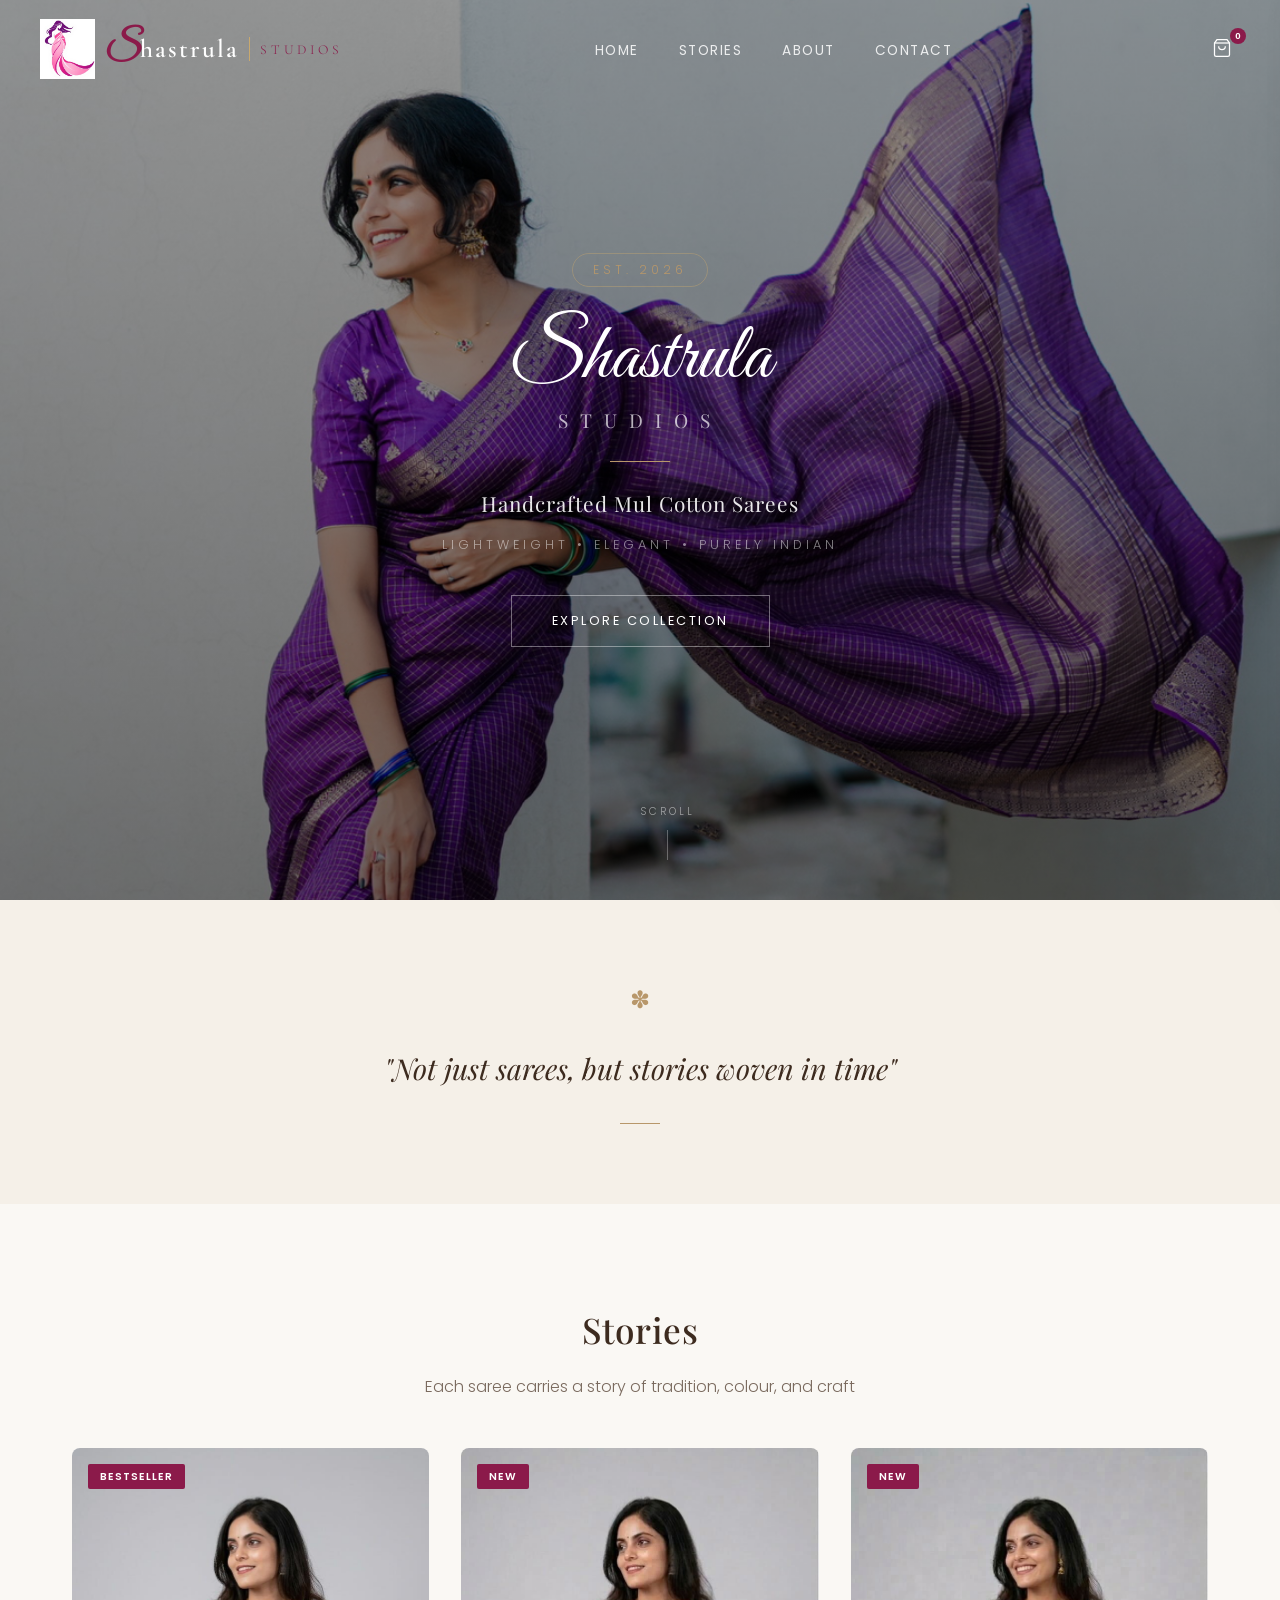
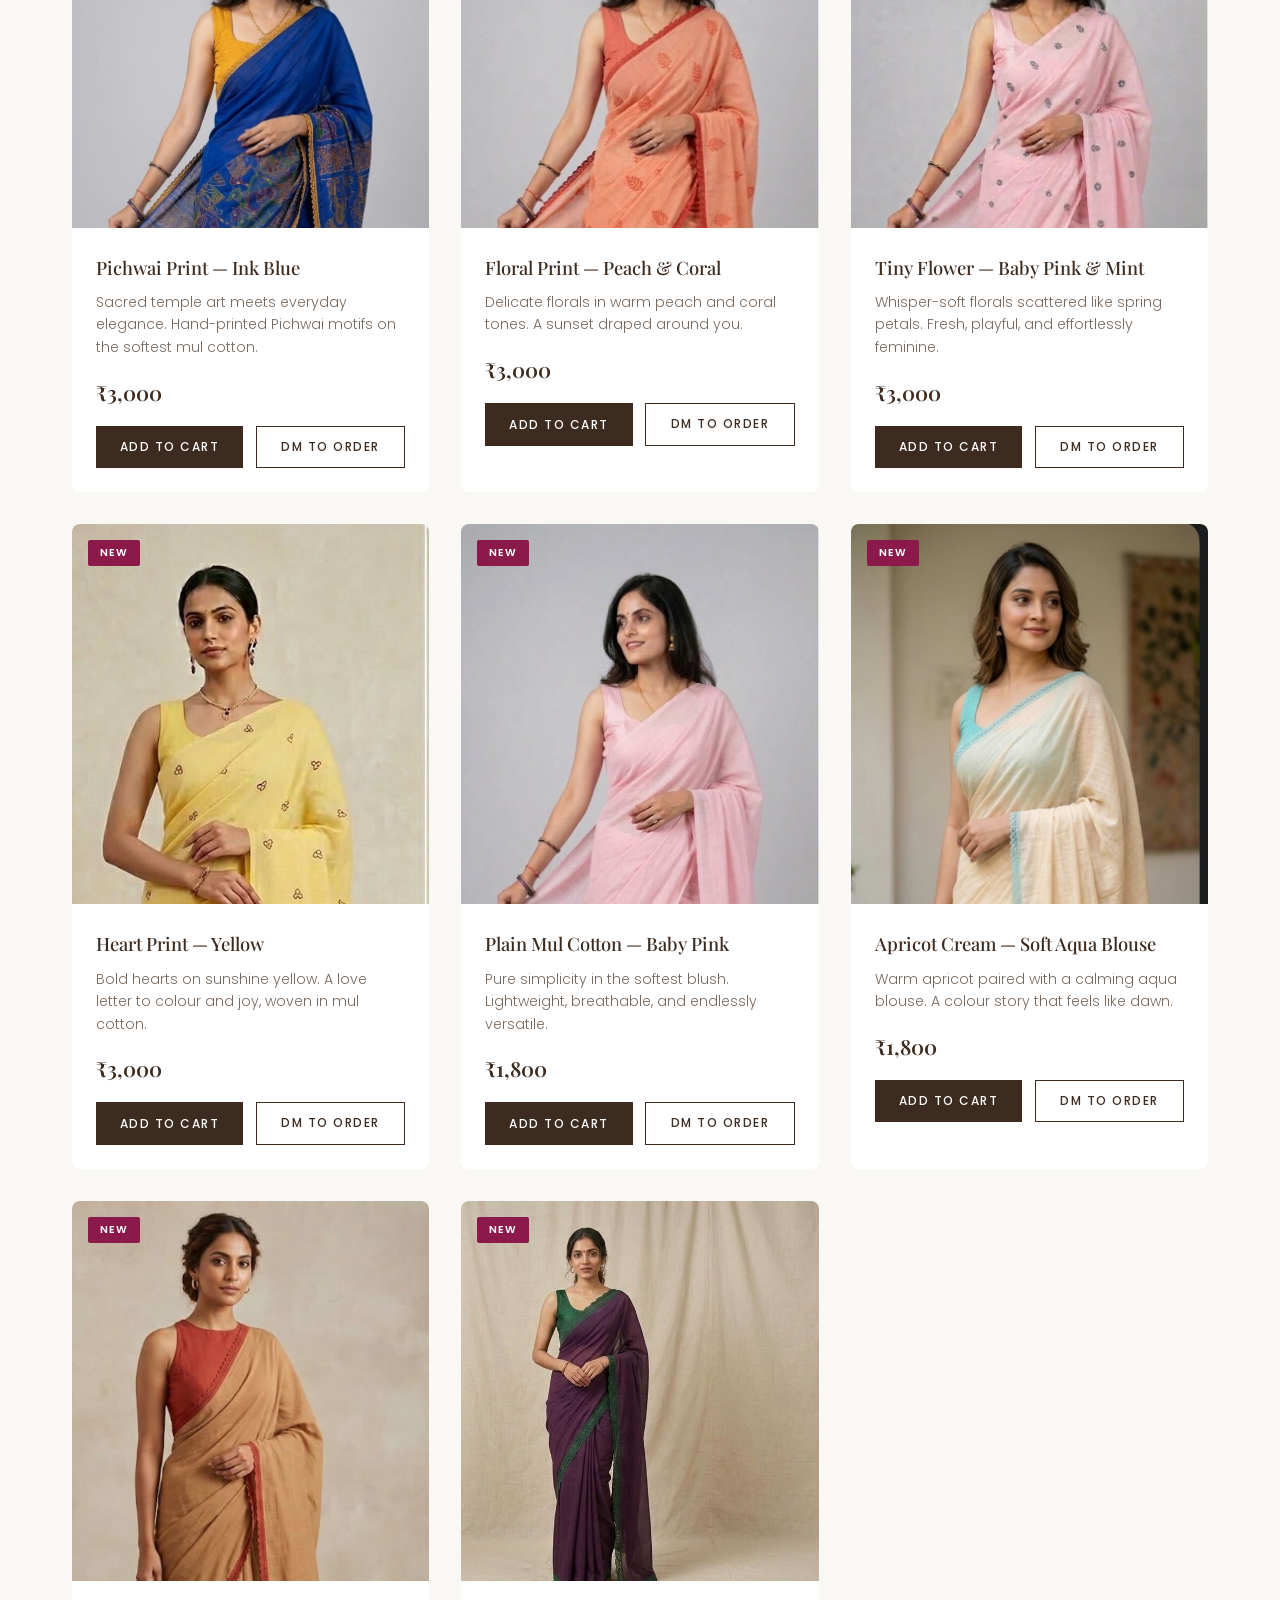
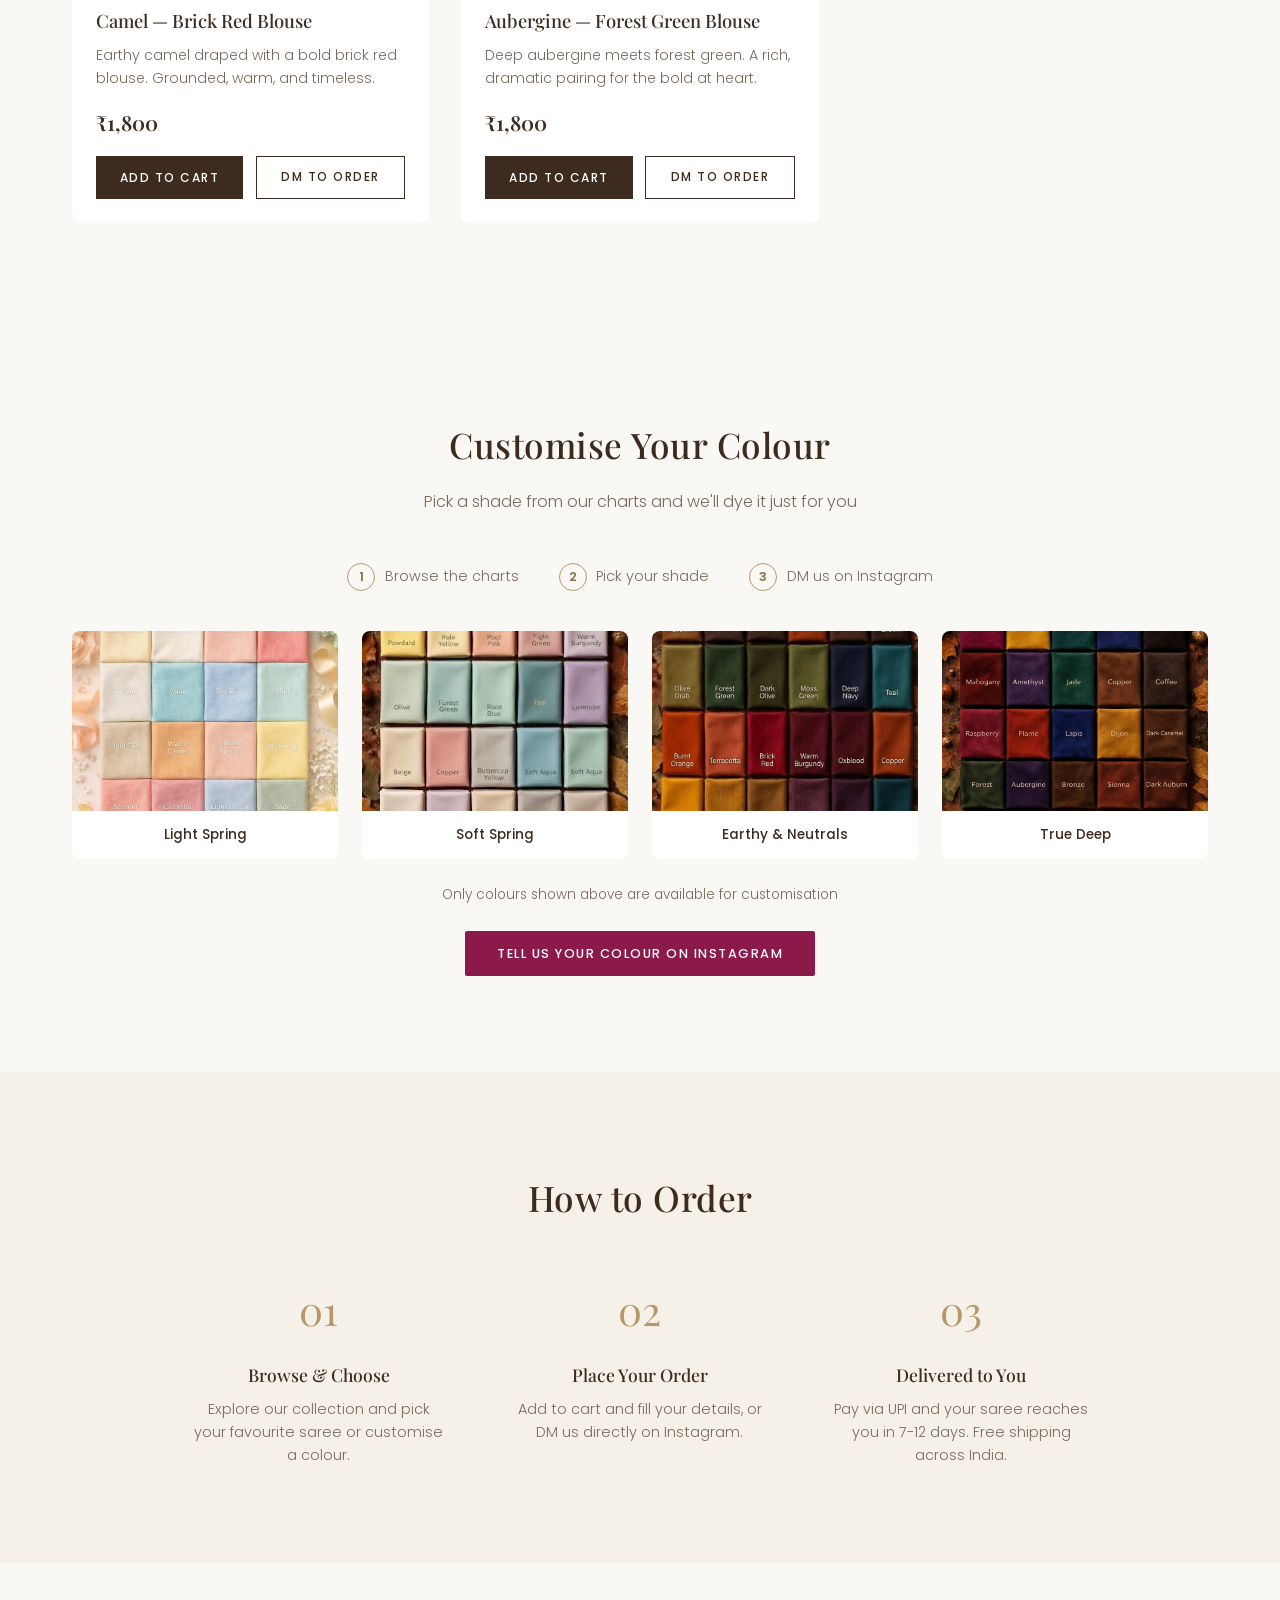
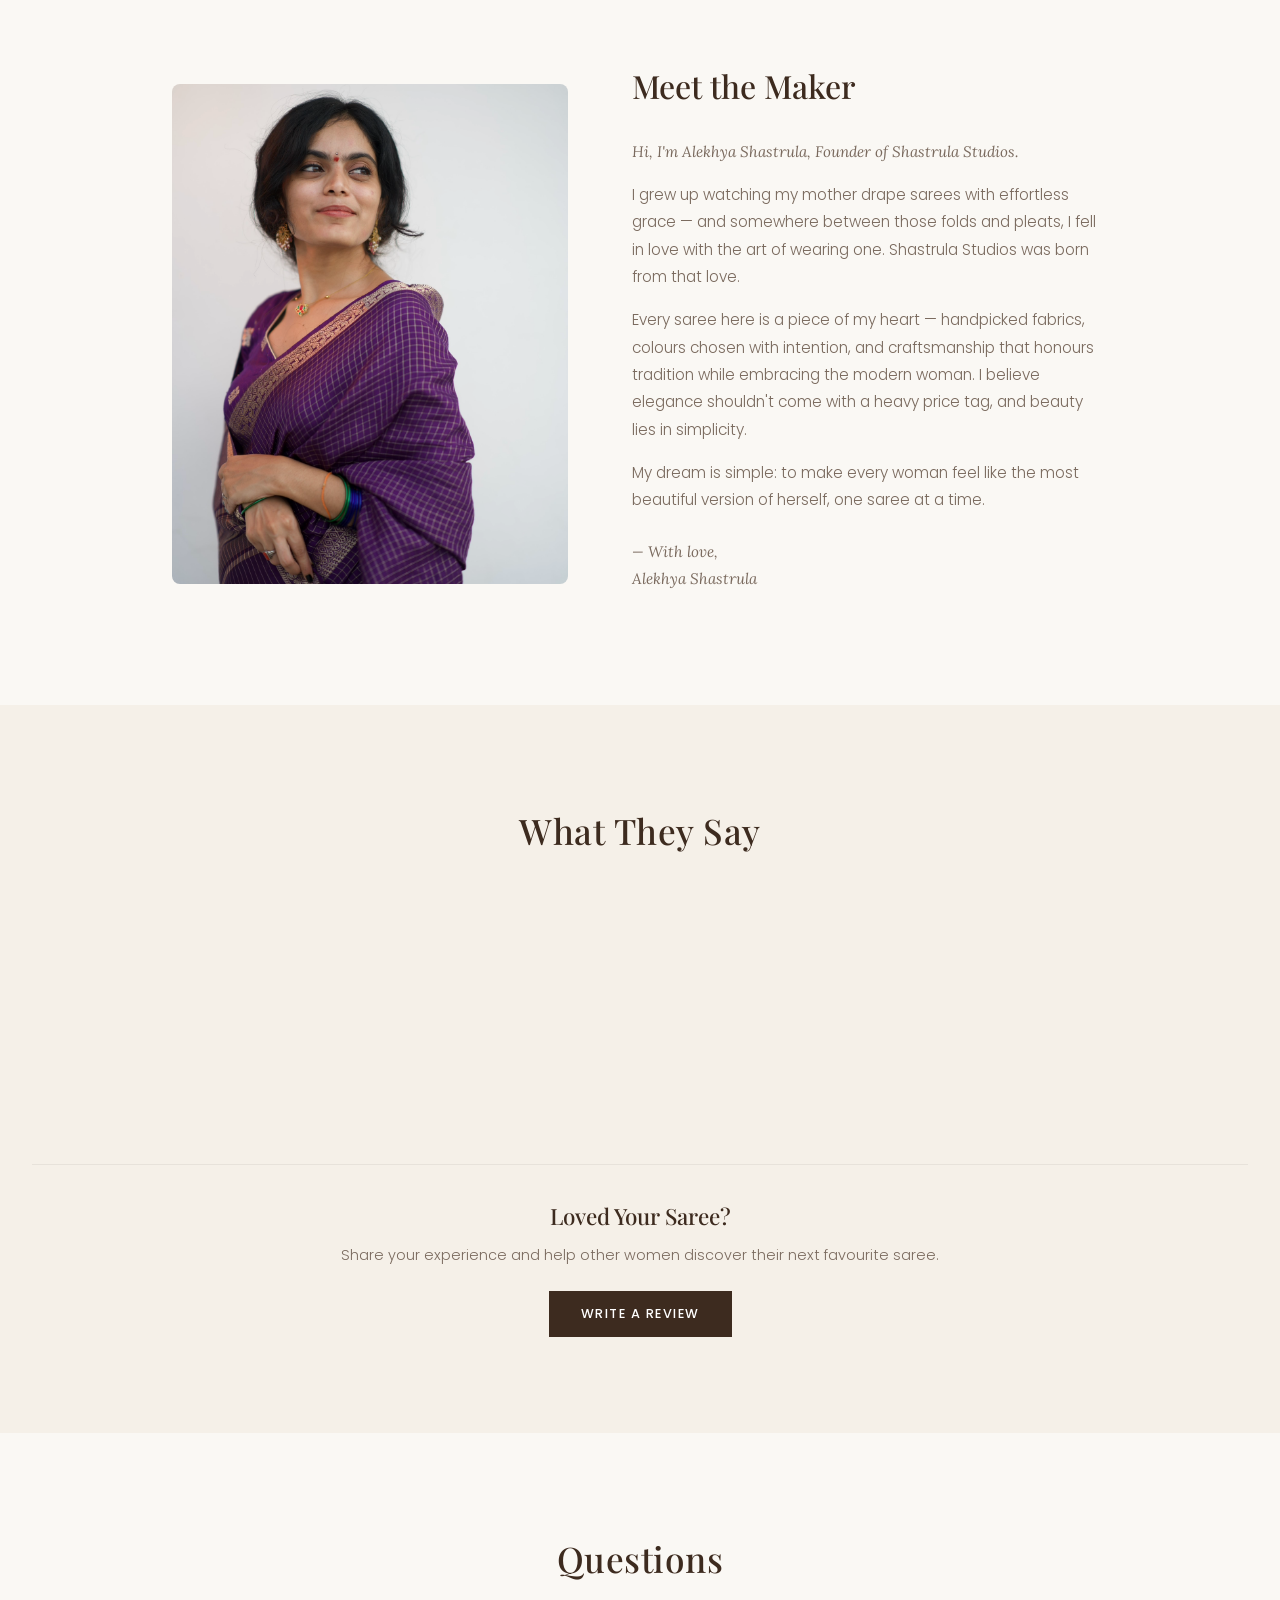
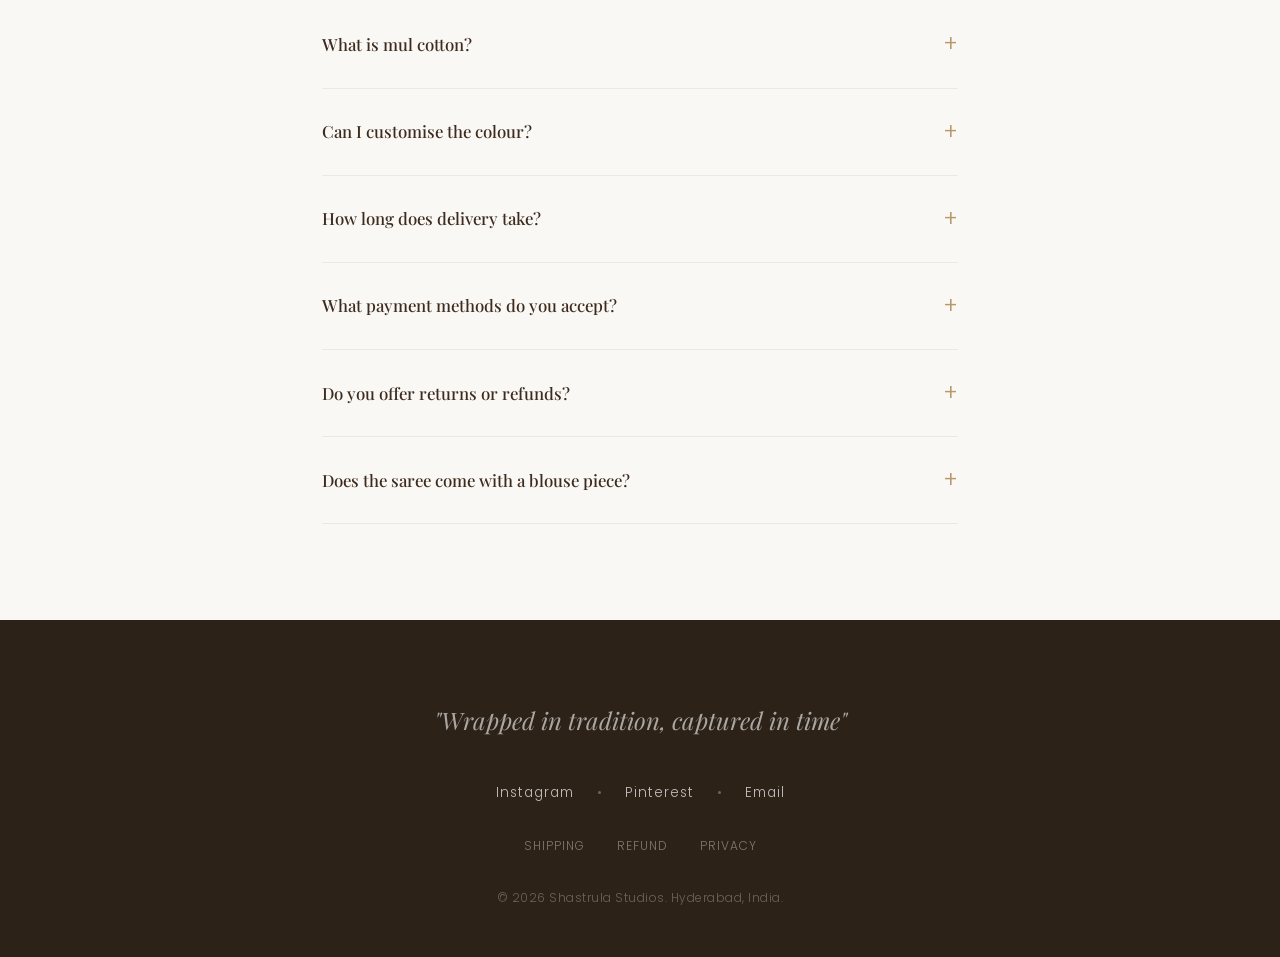
==== index.html @ 10367868 "Fix order form — show contact options with pre-filled order details instead of auto-sending email Co" ====
<!DOCTYPE html>
<html lang="en">
<head>
    <meta charset="UTF-8">
    <meta name="viewport" content="width=device-width, initial-scale=1.0">
    <title>Alekhya Shastrula — Handcrafted Mul Cotton Sarees | Shastrula Studios</title>
    <meta name="description" content="A visual diary of tradition, sarees, and timeless stories. Shop beautiful handcrafted mul cotton sarees at Shastrula Studios.">
    <meta name="keywords" content="mul cotton sarees, handcrafted sarees, Pichwai print saree, Kalamkari saree, cotton sarees online, Indian sarees, Shastrula Studios, affordable sarees">

    <!-- Open Graph / WhatsApp & Facebook Preview -->
    <meta property="og:type" content="website">
    <meta property="og:title" content="Alekhya Shastrula — Handcrafted Mul Cotton Sarees">
    <meta property="og:description" content="A visual diary of tradition, sarees, and timeless stories. Handcrafted mul cotton sarees starting at Rs.1,800.">
    <meta property="og:image" content="https://alekhyashastrula.github.io/fashion-blog/images/pichwai-ink-blue-1.jpg">
    <meta property="og:url" content="https://alekhyashastrula.github.io/fashion-blog/">
    <meta property="og:site_name" content="Shastrula Studios">

    <!-- Twitter Card -->
    <meta name="twitter:card" content="summary_large_image">
    <meta name="twitter:title" content="Alekhya Shastrula — Handcrafted Mul Cotton Sarees">
    <meta name="twitter:description" content="A visual diary of tradition, sarees, and timeless stories.">
    <meta name="twitter:image" content="https://alekhyashastrula.github.io/fashion-blog/images/pichwai-ink-blue-1.jpg">

    <!-- Favicon -->
    <link rel="icon" type="image/png" href="images/logo.png">

    <!-- Google Analytics -->
    <script async src="https://www.googletagmanager.com/gtag/js?id=G-BY3W57J9DK"></script>
    <script>
        window.dataLayer = window.dataLayer || [];
        function gtag(){dataLayer.push(arguments);}
        gtag('js', new Date());
        gtag('config', 'G-BY3W57J9DK');
    </script>

    <link rel="stylesheet" href="styles.css">
    <link href="https://fonts.googleapis.com/css2?family=Playfair+Display:ital,wght@0,400;0,500;0,600;0,700;1,400;1,500&family=Poppins:wght@300;400;500;600&family=Lora:ital,wght@0,400;0,500;1,400&family=Great+Vibes&family=Cormorant+Garamond:wght@300;400;500;600;700&display=swap" rel="stylesheet">
</head>
<body>

    <!-- Loading Screen -->
    <div class="loader" id="loader">
        <img src="images/logo.png" alt="Shastrula Studios" class="loader-logo">
        <p class="loader-text">Shastrula Studios</p>
    </div>

    <!-- Navigation -->
    <nav class="navbar" id="navbar">
        <div class="nav-container">
            <a href="#" class="logo">
                <img src="images/logo.png" alt="Shastrula Studios" class="logo-icon">
                <span class="logo-text">
                    <span class="logo-accent">S</span>hastrula
                    <span class="logo-divider"></span>
                    <span class="logo-sub">Studios</span>
                </span>
            </a>
            <ul class="nav-links">
                <li><a href="#home">Home</a></li>
                <li><a href="#stories">Stories</a></li>
                <li><a href="#about">About</a></li>
                <li><a href="#contact">Contact</a></li>
            </ul>
            <button class="cart-btn" onclick="toggleCart()" aria-label="Shopping cart">
                <svg width="20" height="20" viewBox="0 0 24 24" fill="none" stroke="currentColor" stroke-width="1.5"><path d="M6 2L3 6v14a2 2 0 002 2h14a2 2 0 002-2V6l-3-4z"/><line x1="3" y1="6" x2="21" y2="6"/><path d="M16 10a4 4 0 01-8 0"/></svg>
                <span class="cart-count" id="cartCount">0</span>
            </button>
            <button class="menu-toggle" aria-label="Toggle menu">&#9776;</button>
        </div>
    </nav>

    <!-- Hero Section -->
    <header id="home" class="hero">
        <div class="hero-bg" style="background-image: url('images/IMG_3942.png')"></div>
        <div class="hero-overlay"></div>
        <div class="hero-content">
            <div class="hero-badge">Est. 2026</div>
            <h1 class="hero-title">
                <span class="hero-script">Shastrula</span>
                <span class="hero-serif">STUDIOS</span>
            </h1>
            <div class="hero-line"></div>
            <p class="hero-tagline">Handcrafted Mul Cotton Sarees</p>
            <p class="hero-sub">Lightweight &bull; Elegant &bull; Purely Indian</p>
            <a href="#stories" class="btn-hero">Explore Collection</a>
        </div>
        <div class="scroll-indicator">
            <span>Scroll</span>
            <div class="scroll-line"></div>
        </div>
    </header>

    <!-- Signature Quote Section -->
    <section class="quote-section">
        <div class="quote-ornament">&#10045;</div>
        <blockquote class="signature-quote">
            "Not just sarees, but stories woven in time"
        </blockquote>
        <div class="quote-line"></div>
    </section>

    <!-- Stories / Shop Section -->
    <section id="stories" class="section stories-section">
        <h2 class="section-title">Stories</h2>
        <p class="section-subtitle">Each saree carries a story of tradition, colour, and craft</p>
        <div class="stories-grid">

            <div class="story-card" onclick="openGallery(0, 0)">
                <div class="story-img">
                    <img src="images/pichwai-ink-blue-1.jpg" alt="Pichwai Print — Ink Blue">
                    <span class="story-tag">Bestseller</span>
                </div>
                <div class="story-info">
                    <h3>Pichwai Print — Ink Blue</h3>
                    <p>Sacred temple art meets everyday elegance. Hand-printed Pichwai motifs on the softest mul cotton.</p>
                    <div class="story-price">&#8377;3,000</div>
                    <div class="story-actions">
                        <button class="btn-add" onclick="event.stopPropagation(); addToCart(1, 'Pichwai Print — Ink Blue', 3000)">Add to Cart</button>
                        <a href="https://ig.me/m/shastrula_studios" target="_blank" class="btn-dm" onclick="event.stopPropagation(); sendInstaDM('Pichwai Print — Ink Blue', 3000)">DM to Order</a>
                    </div>
                </div>
            </div>

            <div class="story-card" onclick="openGallery(1, 0)">
                <div class="story-img">
                    <img src="images/pichwai-peach-coral-1.jpg" alt="Floral Print — Peach & Coral">
                    <span class="story-tag">New</span>
                </div>
                <div class="story-info">
                    <h3>Floral Print — Peach & Coral</h3>
                    <p>Delicate florals in warm peach and coral tones. A sunset draped around you.</p>
                    <div class="story-price">&#8377;3,000</div>
                    <div class="story-actions">
                        <button class="btn-add" onclick="event.stopPropagation(); addToCart(2, 'Floral Print — Peach & Coral', 3000)">Add to Cart</button>
                        <a href="https://ig.me/m/shastrula_studios" target="_blank" class="btn-dm" onclick="event.stopPropagation(); sendInstaDM('Floral Print — Peach & Coral', 3000)">DM to Order</a>
                    </div>
                </div>
            </div>

            <div class="story-card" onclick="openGallery(2, 0)">
                <div class="story-img">
                    <img src="images/tiny-flower-babypink-mint-1-new.jpg" alt="Tiny Flower Print — Baby Pink & Mint">
                    <span class="story-tag">New</span>
                </div>
                <div class="story-info">
                    <h3>Tiny Flower — Baby Pink & Mint</h3>
                    <p>Whisper-soft florals scattered like spring petals. Fresh, playful, and effortlessly feminine.</p>
                    <div class="story-price">&#8377;3,000</div>
                    <div class="story-actions">
                        <button class="btn-add" onclick="event.stopPropagation(); addToCart(3, 'Tiny Flower Print — Baby Pink & Mint', 3000)">Add to Cart</button>
                        <a href="https://ig.me/m/shastrula_studios" target="_blank" class="btn-dm" onclick="event.stopPropagation(); sendInstaDM('Tiny Flower Print — Baby Pink & Mint', 3000)">DM to Order</a>
                    </div>
                </div>
            </div>

            <div class="story-card" onclick="openGallery(3, 0)">
                <div class="story-img">
                    <img src="images/heart-yellow-1-new.jpg" alt="Heart Print — Yellow">
                    <span class="story-tag">New</span>
                </div>
                <div class="story-info">
                    <h3>Heart Print — Yellow</h3>
                    <p>Bold hearts on sunshine yellow. A love letter to colour and joy, woven in mul cotton.</p>
                    <div class="story-price">&#8377;3,000</div>
                    <div class="story-actions">
                        <button class="btn-add" onclick="event.stopPropagation(); addToCart(4, 'Heart Print — Yellow', 3000)">Add to Cart</button>
                        <a href="https://ig.me/m/shastrula_studios" target="_blank" class="btn-dm" onclick="event.stopPropagation(); sendInstaDM('Heart Print — Yellow', 3000)">DM to Order</a>
                    </div>
                </div>
            </div>

            <div class="story-card" onclick="openGallery(4, 0)">
                <div class="story-img">
                    <img src="images/plain-babypink-1-new.jpg" alt="Plain Mul Cotton — Baby Pink">
                    <span class="story-tag">New</span>
                </div>
                <div class="story-info">
                    <h3>Plain Mul Cotton — Baby Pink</h3>
                    <p>Pure simplicity in the softest blush. Lightweight, breathable, and endlessly versatile.</p>
                    <div class="story-price">&#8377;1,800</div>
                    <div class="story-actions">
                        <button class="btn-add" onclick="event.stopPropagation(); addToCart(5, 'Plain Mul Cotton — Baby Pink', 1800)">Add to Cart</button>
                        <a href="https://ig.me/m/shastrula_studios" target="_blank" class="btn-dm" onclick="event.stopPropagation(); sendInstaDM('Plain Mul Cotton — Baby Pink', 1800)">DM to Order</a>
                    </div>
                </div>
            </div>

            <div class="story-card" onclick="openGallery(5, 0)">
                <div class="story-img">
                    <img src="images/plain-apricot-cream-1.jpg" alt="Plain Mul Cotton — Apricot Cream">
                    <span class="story-tag">New</span>
                </div>
                <div class="story-info">
                    <h3>Apricot Cream — Soft Aqua Blouse</h3>
                    <p>Warm apricot paired with a calming aqua blouse. A colour story that feels like dawn.</p>
                    <div class="story-price">&#8377;1,800</div>
                    <div class="story-actions">
                        <button class="btn-add" onclick="event.stopPropagation(); addToCart(6, 'Plain Mul Cotton — Apricot Cream', 1800)">Add to Cart</button>
                        <a href="https://ig.me/m/shastrula_studios" target="_blank" class="btn-dm" onclick="event.stopPropagation(); sendInstaDM('Plain Mul Cotton — Apricot Cream', 1800)">DM to Order</a>
                    </div>
                </div>
            </div>

            <div class="story-card" onclick="openGallery(6, 0)">
                <div class="story-img">
                    <img src="images/plain-camel-1.jpg" alt="Plain Mul Cotton — Camel">
                    <span class="story-tag">New</span>
                </div>
                <div class="story-info">
                    <h3>Camel — Brick Red Blouse</h3>
                    <p>Earthy camel draped with a bold brick red blouse. Grounded, warm, and timeless.</p>
                    <div class="story-price">&#8377;1,800</div>
                    <div class="story-actions">
                        <button class="btn-add" onclick="event.stopPropagation(); addToCart(7, 'Plain Mul Cotton — Camel', 1800)">Add to Cart</button>
                        <a href="https://ig.me/m/shastrula_studios" target="_blank" class="btn-dm" onclick="event.stopPropagation(); sendInstaDM('Plain Mul Cotton — Camel', 1800)">DM to Order</a>
                    </div>
                </div>
            </div>

            <div class="story-card" onclick="openGallery(7, 0)">
                <div class="story-img">
                    <img src="images/plain-aubergine-1.jpg" alt="Plain Mul Cotton — Aubergine">
                    <span class="story-tag">New</span>
                </div>
                <div class="story-info">
                    <h3>Aubergine — Forest Green Blouse</h3>
                    <p>Deep aubergine meets forest green. A rich, dramatic pairing for the bold at heart.</p>
                    <div class="story-price">&#8377;1,800</div>
                    <div class="story-actions">
                        <button class="btn-add" onclick="event.stopPropagation(); addToCart(8, 'Plain Mul Cotton — Aubergine', 1800)">Add to Cart</button>
                        <a href="https://ig.me/m/shastrula_studios" target="_blank" class="btn-dm" onclick="event.stopPropagation(); sendInstaDM('Plain Mul Cotton — Aubergine', 1800)">DM to Order</a>
                    </div>
                </div>
            </div>

        </div>
    </section>

    <!-- Customise Colour Section -->
    <section class="section colour-section">
        <h2 class="section-title">Customise Your Colour</h2>
        <p class="section-subtitle">Pick a shade from our charts and we'll dye it just for you</p>
        <div class="colour-steps">
            <div class="colour-step"><span class="step-num">1</span>Browse the charts</div>
            <div class="colour-step"><span class="step-num">2</span>Pick your shade</div>
            <div class="colour-step"><span class="step-num">3</span>DM us on Instagram</div>
        </div>
        <div class="colour-grid">
            <div class="colour-card" onclick="openColourChart(0)">
                <img src="images/colour-chart-light-spring.jpg" alt="Light Spring Colours">
                <div class="colour-label">Light Spring</div>
            </div>
            <div class="colour-card" onclick="openColourChart(1)">
                <img src="images/colour-chart-soft-spring.jpg" alt="Soft Spring Colours">
                <div class="colour-label">Soft Spring</div>
            </div>
            <div class="colour-card" onclick="openColourChart(2)">
                <img src="images/colour-chart-earthy.jpg" alt="Earthy & Neutral Colours">
                <div class="colour-label">Earthy & Neutrals</div>
            </div>
            <div class="colour-card" onclick="openColourChart(3)">
                <img src="images/colour-chart-true-deep.jpg" alt="True Deep Colours">
                <div class="colour-label">True Deep</div>
            </div>
        </div>
        <p class="colour-note">Only colours shown above are available for customisation</p>
        <a href="https://ig.me/m/shastrula_studios" target="_blank" class="btn-colour-dm">Tell Us Your Colour on Instagram</a>
    </section>

    <!-- How to Order -->
    <section class="section order-section">
        <h2 class="section-title">How to Order</h2>
        <div class="order-steps">
            <div class="order-step">
                <div class="order-num">01</div>
                <h3>Browse & Choose</h3>
                <p>Explore our collection and pick your favourite saree or customise a colour.</p>
            </div>
            <div class="order-step">
                <div class="order-num">02</div>
                <h3>Place Your Order</h3>
                <p>Add to cart and fill your details, or DM us directly on Instagram.</p>
            </div>
            <div class="order-step">
                <div class="order-num">03</div>
                <h3>Delivered to You</h3>
                <p>Pay via UPI and your saree reaches you in 7-12 days. Free shipping across India.</p>
            </div>
        </div>
    </section>

    <!-- About Section -->
    <section id="about" class="section about-section">
        <div class="about-grid">
            <div class="about-image">
                <img src="images/IMG_3943.png" alt="Alekhya Shastrula">
            </div>
            <div class="about-text">
                <h2>Meet the Maker</h2>
                <p class="about-greeting">Hi, I'm Alekhya Shastrula, Founder of Shastrula Studios.</p>
                <p>I grew up watching my mother drape sarees with effortless grace — and somewhere between those folds and pleats, I fell in love with the art of wearing one. Shastrula Studios was born from that love.</p>
                <p>Every saree here is a piece of my heart — handpicked fabrics, colours chosen with intention, and craftsmanship that honours tradition while embracing the modern woman. I believe elegance shouldn't come with a heavy price tag, and beauty lies in simplicity.</p>
                <p>My dream is simple: to make every woman feel like the most beautiful version of herself, one saree at a time.</p>
                <p class="about-signature">— With love,<br>Alekhya Shastrula</p>
            </div>
        </div>
    </section>

    <!-- Reviews -->
    <section class="section reviews-section">
        <h2 class="section-title">What They Say</h2>
        <div class="reviews-grid">
            <div class="review-card">
                <p class="review-text">"The fabric is so soft and lightweight! Perfect for daily wear. I got the Pichwai print and the colours are exactly as shown."</p>
                <div class="review-author"><strong>Priya M.</strong><span>Hyderabad</span></div>
            </div>
            <div class="review-card">
                <p class="review-text">"Beautiful saree at such an affordable price! The mul cotton drapes so well. I wore it to a family function and got so many compliments."</p>
                <div class="review-author"><strong>Sneha R.</strong><span>Bangalore</span></div>
            </div>
            <div class="review-card">
                <p class="review-text">"Ordered the floral print for my mom and she absolutely loved it. The quality is amazing for this price range. Fast delivery too!"</p>
                <div class="review-author"><strong>Divya K.</strong><span>Chennai</span></div>
            </div>
        </div>
        <div class="customer-reviews" id="customerReviews">
            <!-- Reviews from Google Sheet load here -->
        </div>
        <div class="review-cta">
            <h3>Loved Your Saree?</h3>
            <p>Share your experience and help other women discover their next favourite saree.</p>
            <a href="https://forms.gle/Pj7np9n689k9FqkZ8" target="_blank" class="btn-write-review">Write a Review</a>
        </div>
    </section>

    <!-- FAQ Section -->
    <section class="section faq-section" id="faq">
        <h2 class="section-title">Questions</h2>
        <div class="faq-list">
            <div class="faq-item" onclick="toggleFaq(this)">
                <div class="faq-question"><h3>What is mul cotton?</h3><span class="faq-toggle">+</span></div>
                <div class="faq-answer"><p>Mul cotton (also called mulmul) is an ultra-lightweight, breathable cotton fabric. It's softer than regular cotton and drapes beautifully, making it perfect for sarees — especially in Indian summers.</p></div>
            </div>
            <div class="faq-item" onclick="toggleFaq(this)">
                <div class="faq-question"><h3>Can I customise the colour?</h3><span class="faq-toggle">+</span></div>
                <div class="faq-answer"><p>Yes! Choose any colour from our colour charts above. Only the shades shown are available. Pick your favourite, DM us the colour name on Instagram, and we'll dye it just for you.</p></div>
            </div>
            <div class="faq-item" onclick="toggleFaq(this)">
                <div class="faq-question"><h3>How long does delivery take?</h3><span class="faq-toggle">+</span></div>
                <div class="faq-answer"><p>Orders within India are delivered in 7-12 business days. International orders take 15-25 business days.</p></div>
            </div>
            <div class="faq-item" onclick="toggleFaq(this)">
                <div class="faq-question"><h3>What payment methods do you accept?</h3><span class="faq-toggle">+</span></div>
                <div class="faq-answer"><p>We accept payments via UPI (Google Pay, PhonePe, Paytm, etc.). After placing your order, you'll see a QR code to scan and pay.</p></div>
            </div>
            <div class="faq-item" onclick="toggleFaq(this)">
                <div class="faq-question"><h3>Do you offer returns or refunds?</h3><span class="faq-toggle">+</span></div>
                <div class="faq-answer"><p>All sales are final — we don't offer returns or refunds. If you receive a damaged product, contact us within 24 hours with photos.</p></div>
            </div>
            <div class="faq-item" onclick="toggleFaq(this)">
                <div class="faq-question"><h3>Does the saree come with a blouse piece?</h3><span class="faq-toggle">+</span></div>
                <div class="faq-answer"><p>Yes! Every saree comes with a 0.8-meter unstitched blouse piece in a matching colour.</p></div>
            </div>
        </div>
    </section>

    <!-- Footer -->
    <footer id="contact" class="footer">
        <div class="footer-quote">
            "Wrapped in tradition, captured in time"
        </div>
        <div class="footer-links">
            <a href="https://www.instagram.com/shastrula_studios/" target="_blank">Instagram</a>
            <span class="footer-dot"></span>
            <a href="https://www.pinterest.com/alekhyashastrula/" target="_blank">Pinterest</a>
            <span class="footer-dot"></span>
            <a href="mailto:alekhyashastrula25@gmail.com">Email</a>
        </div>
        <div class="footer-policies">
            <a href="shipping-policy.html">Shipping</a>
            <a href="refund-policy.html">Refund</a>
            <a href="privacy-policy.html">Privacy</a>
        </div>
        <p class="footer-copy">&copy; 2026 Shastrula Studios. Hyderabad, India.</p>
    </footer>

    <!-- Image Gallery Lightbox -->
    <div class="lightbox" id="lightbox" onclick="closeLightbox(event)">
        <button class="lb-close" onclick="closeLightbox()">&times;</button>
        <button class="lb-prev" onclick="lbSlide(-1); event.stopPropagation();">&#8249;</button>
        <div class="lb-img-wrap">
            <img id="lbImg" src="" alt="Product Image">
            <span class="lb-counter" id="lbCounter">1 / 3</span>
        </div>
        <button class="lb-next" onclick="lbSlide(1); event.stopPropagation();">&#8250;</button>
        <div class="lb-thumbs" id="lbThumbs"></div>
    </div>

    <!-- Cart Sidebar -->
    <div class="cart-overlay" id="cartOverlay" onclick="toggleCart()"></div>
    <aside class="cart-sidebar" id="cartSidebar">
        <div class="cart-header">
            <h2>Your Cart</h2>
            <button class="cart-close" onclick="toggleCart()">&times;</button>
        </div>
        <div class="cart-items" id="cartItems">
            <p class="cart-empty">Your cart is empty</p>
        </div>
        <div class="cart-summary" id="cartSummary" style="display:none;">
            <div class="cart-total">
                <span>Total:</span>
                <span id="cartTotal">&#8377;0</span>
            </div>
            <button class="btn-primary btn-checkout" onclick="openCheckout()">Proceed to Order</button>
        </div>
    </aside>

    <!-- Checkout Modal -->
    <div class="modal-overlay" id="checkoutModal">
        <div class="modal">
            <button class="modal-close" onclick="closeCheckout()">&times;</button>
            <h2>Place Your Order</h2>
            <p class="modal-subtitle">Fill in your details and we'll confirm your order.</p>
            <form id="checkoutForm" onsubmit="submitOrder(event)">
                <input type="text" name="name" placeholder="Your Full Name" required>
                <input type="email" name="email" placeholder="Your Email" required>
                <input type="tel" name="phone" placeholder="Phone Number" required>
                <select name="country" required>
                    <option value="" disabled selected>Select Country</option>
                    <option value="India">India (Free Shipping)</option>
                    <option value="US">United States (Shipping charges apply)</option>
                    <option value="UK">United Kingdom (Shipping charges apply)</option>
                    <option value="Other">Other Country (Shipping charges apply)</option>
                </select>
                <textarea name="address" placeholder="Delivery Address" rows="3" required></textarea>
                <div class="order-summary" id="orderSummary"></div>
                <button type="submit" class="btn-primary btn-submit">Choose How to Send</button>
            </form>
        </div>
    </div>

    <!-- Payment Modal -->
    <div class="modal-overlay" id="paymentModal">
        <div class="modal payment-modal">
            <button class="modal-close" onclick="closePayment()">&times;</button>
            <h2>Send Your Order</h2>
            <p class="payment-amount" id="paymentAmount"></p>
            <p class="pay-instruction">Choose how you'd like to reach us — your order details will be included automatically.</p>
            <div class="pay-contact-list">
                <a href="https://ig.me/m/shastrula_studios" target="_blank" rel="noopener" class="pay-contact-btn" id="payIgBtn">
                    <span class="pay-app-icon ig-icon">IG</span>
                    <span class="pay-contact-info">
                        <span class="pay-contact-name">Instagram</span>
                        <span class="pay-contact-handle">DM @shastrula_studios</span>
                    </span>
                    <span class="pay-contact-arrow">&#8594;</span>
                </a>
                <a href="#" target="_blank" rel="noopener" class="pay-contact-btn" id="payWaBtn">
                    <span class="pay-app-icon wa-icon">WA</span>
                    <span class="pay-contact-info">
                        <span class="pay-contact-name">WhatsApp</span>
                        <span class="pay-contact-handle">Send order details via WhatsApp</span>
                    </span>
                    <span class="pay-contact-arrow">&#8594;</span>
                </a>
                <a href="#" class="pay-contact-btn" id="payEmailBtn">
                    <span class="pay-app-icon mail-icon">@</span>
                    <span class="pay-contact-info">
                        <span class="pay-contact-name">Email</span>
                        <span class="pay-contact-handle">Send order details via Email</span>
                    </span>
                    <span class="pay-contact-arrow">&#8594;</span>
                </a>
            </div>
        </div>
    </div>

    <!-- Thank You Modal -->
    <div class="modal-overlay" id="thankYouModal">
        <div class="modal thankyou-modal">
            <div class="thankyou-icon">&#10003;</div>
            <h2>Thank You!</h2>
            <p class="modal-subtitle">Your order has been received.</p>
            <div class="thankyou-details">
                <p>We'll confirm via email within <strong>24 hours</strong>.</p>
                <div id="txnIdConfirm" class="txn-confirm" style="display:none">
                    <p class="txn-label">Your Transaction ID</p>
                    <p class="txn-value" id="txnIdDisplay"></p>
                </div>
                <div id="screenshotConfirm" class="screenshot-confirm" style="display:none">
                    <p class="txn-label">Your Payment Screenshot (keep this as proof)</p>
                    <img id="screenshotConfirmImg" src="" alt="Payment proof" class="screenshot-confirm-img" />
                </div>
            </div>
            <button class="btn-primary btn-submit" onclick="closeThankYou()">Continue Shopping</button>
        </div>
    </div>

    <!-- Back to Top -->
    <button class="back-to-top" id="backToTop" aria-label="Back to top">&#8593;</button>

    <script>
        // ===== Image Gallery Lightbox =====
        const productGalleries = [
            ['images/pichwai-ink-blue-1.jpg','images/pichwai-ink-blue-2.jpg','images/pichwai-ink-blue-3.jpg'],
            ['images/pichwai-peach-coral-1.jpg','images/pichwai-peach-coral-2.jpg','images/pichwai-peach-coral-3.jpg'],
            ['images/tiny-flower-babypink-mint-1-new.jpg','images/tiny-flower-babypink-mint-2-new.jpg'],
            ['images/heart-yellow-1-new.jpg','images/heart-yellow-2-new.jpg','images/heart-yellow-3-new.jpg'],
            ['images/plain-babypink-1-new.jpg','images/plain-babypink-2-new.jpg','images/plain-babypink-3-new.jpg'],
            ['images/plain-apricot-cream-1.jpg','images/plain-apricot-cream-2.jpg'],
            ['images/plain-camel-1.jpg','images/plain-camel-2.jpg','images/plain-camel-3.jpg'],
            ['images/plain-aubergine-1.jpg','images/plain-aubergine-2.jpg','images/plain-aubergine-3.jpg','images/plain-aubergine-4.jpg']
        ];
        let galleryImages = [];
        let lbIndex = 0;

        function openGallery(productIndex, startIndex) {
            galleryImages = productGalleries[productIndex];
            lbIndex = startIndex || 0;
            const lb = document.getElementById('lightbox');
            lb.classList.add('open');
            document.body.style.overflow = 'hidden';
            lbUpdate();
            const thumbsEl = document.getElementById('lbThumbs');
            thumbsEl.innerHTML = galleryImages.map((src, i) =>
                `<img src="${src}" class="lb-thumb ${i === lbIndex ? 'active' : ''}" onclick="lbGoTo(${i}); event.stopPropagation();">`
            ).join('');
        }

        function closeLightbox(e) {
            if (e && e.target !== e.currentTarget && !e.target.classList.contains('lb-close')) return;
            document.getElementById('lightbox').classList.remove('open');
            document.body.style.overflow = '';
        }

        function lbSlide(dir) {
            lbIndex = (lbIndex + dir + galleryImages.length) % galleryImages.length;
            lbUpdate();
        }

        function lbGoTo(index) {
            lbIndex = index;
            lbUpdate();
        }

        function lbUpdate() {
            document.getElementById('lbImg').src = galleryImages[lbIndex];
            document.getElementById('lbCounter').textContent = (lbIndex + 1) + ' / ' + galleryImages.length;
            document.querySelectorAll('.lb-thumb').forEach((t, i) => t.classList.toggle('active', i === lbIndex));
        }

        // Swipe support
        let touchStartX = 0;
        document.addEventListener('DOMContentLoaded', () => {
            const lbWrap = document.querySelector('.lb-img-wrap');
            lbWrap.addEventListener('touchstart', (e) => { touchStartX = e.changedTouches[0].screenX; });
            lbWrap.addEventListener('touchend', (e) => {
                const diff = touchStartX - e.changedTouches[0].screenX;
                if (Math.abs(diff) > 50) lbSlide(diff > 0 ? 1 : -1);
            });
        });

        // ===== Cart =====
        let cart = [];

        function addToCart(id, name, price) {
            const existing = cart.find(item => item.id === id);
            if (existing) { existing.qty += 1; } else { cart.push({ id, name, price, qty: 1 }); }
            updateCart();
            toggleCart();
        }

        function removeFromCart(id) { cart = cart.filter(item => item.id !== id); updateCart(); }

        function changeQty(id, delta) {
            const item = cart.find(i => i.id === id);
            if (item) { item.qty += delta; if (item.qty <= 0) { removeFromCart(id); return; } }
            updateCart();
        }

        function updateCart() {
            const countEl = document.getElementById('cartCount');
            const itemsEl = document.getElementById('cartItems');
            const summaryEl = document.getElementById('cartSummary');
            const totalEl = document.getElementById('cartTotal');
            const totalItems = cart.reduce((sum, item) => sum + item.qty, 0);
            const totalPrice = cart.reduce((sum, item) => sum + (item.price * item.qty), 0);
            countEl.textContent = totalItems;
            if (cart.length === 0) {
                itemsEl.innerHTML = '<p class="cart-empty">Your cart is empty</p>';
                summaryEl.style.display = 'none';
            } else {
                itemsEl.innerHTML = cart.map(item => `
                    <div class="cart-item">
                        <div class="cart-item-info"><h4>${item.name}</h4><p>&#8377;${item.price.toLocaleString('en-IN')} each</p></div>
                        <div class="cart-item-controls"><button onclick="changeQty(${item.id}, -1)">-</button><span>${item.qty}</span><button onclick="changeQty(${item.id}, 1)">+</button></div>
                        <button class="cart-item-remove" onclick="removeFromCart(${item.id})">&times;</button>
                    </div>
                `).join('');
                summaryEl.style.display = 'block';
                totalEl.textContent = '\u20B9' + totalPrice.toLocaleString('en-IN');
            }
        }

        function toggleCart() {
            document.getElementById('cartSidebar').classList.toggle('open');
            document.getElementById('cartOverlay').classList.toggle('open');
        }

        function openCheckout() {
            if (cart.length === 0) return;
            toggleCart();
            document.getElementById('checkoutModal').classList.add('open');
            const totalPrice = cart.reduce((sum, item) => sum + (item.price * item.qty), 0);
            const summaryHtml = cart.map(item =>
                `<div class="order-item"><span>${item.name} x${item.qty}</span><span>&#8377;${(item.price * item.qty).toLocaleString('en-IN')}</span></div>`
            ).join('') + `<div class="order-item order-total"><span><strong>Total</strong></span><span><strong>&#8377;${totalPrice.toLocaleString('en-IN')}</strong></span></div>`;
            document.getElementById('orderSummary').innerHTML = summaryHtml;
        }

        function closeCheckout() { document.getElementById('checkoutModal').classList.remove('open'); }
        function closePayment() { document.getElementById('paymentModal').classList.remove('open'); }
        function closeThankYou() { document.getElementById('thankYouModal').classList.remove('open'); }

        function submitOrder(e) {
            e.preventDefault();
            const form = e.target;
            const name = form.name.value, email = form.email.value, phone = form.phone.value, country = form.country.value, address = form.address.value;
            const totalPrice = cart.reduce((sum, item) => sum + (item.price * item.qty), 0);
            const itemsList = cart.map(item => `${item.name} x${item.qty} = \u20B9${(item.price * item.qty).toLocaleString('en-IN')}`).join('\n');
            const shippingNote = country === 'India' ? 'Free Shipping' : 'International — Shipping charges to be confirmed';

            const orderText = `Hi! I'd like to place an order from Shastrula Studios.\n\nName: ${name}\nEmail: ${email}\nPhone: ${phone}\nCountry: ${country}\nAddress: ${address}\n\nOrder:\n${itemsList}\n\nTotal: \u20B9${totalPrice.toLocaleString('en-IN')}\nShipping: ${shippingNote}`;

            // WhatsApp link with pre-filled message
            document.getElementById('payWaBtn').href = `https://wa.me/917680078580?text=${encodeURIComponent(orderText)}`;

            // Email link with pre-filled subject + body
            const emailSubject = encodeURIComponent('New Order \u2014 Shastrula Studios');
            document.getElementById('payEmailBtn').href = `mailto:alekhyashastrula25@gmail.com?subject=${emailSubject}&body=${encodeURIComponent(orderText)}`;

            document.getElementById('paymentAmount').textContent = '\u20B9' + totalPrice.toLocaleString('en-IN');
            closeCheckout();
            document.getElementById('paymentModal').classList.add('open');
            form.reset();
            cart = [];
            updateCart();
        }

        function sendInstaDM(name, price) {
            // Instagram DM intent handled by the link href
        }

        // ===== Load Reviews from Google Sheet =====
        function loadReviews() {
            const csvUrl = 'https://docs.google.com/spreadsheets/d/e/2PACX-1vR1Zd9ZHKFdhllHToHgwqiugdZUaSXRGkZM-LYIf3GQSjhsqDddrrwgsmhJApXtxEsldCq6ws6fkEW9/pub?output=csv';
            fetch(csvUrl)
                .then(res => res.text())
                .then(csv => {
                    const rows = parseCSV(csv);
                    if (rows.length <= 1) return; // only headers, no reviews
                    const container = document.getElementById('customerReviews');
                    const reviewsHtml = rows.slice(1).reverse().map(row => {
                        const name = row[1] || 'Anonymous';
                        const product = row[2] || '';
                        const review = row[3] || '';
                        const rating = row[4] || '5';
                        if (!review.trim()) return '';
                        const stars = '&#9733;'.repeat(parseInt(rating) || 5);
                        const productTag = product ? `<span class="cr-product">${product}</span>` : '';
                        return `
                            <div class="cr-card">
                                <div class="cr-stars">${stars}</div>
                                <p class="cr-text">"${review}"</p>
                                <div class="cr-footer">
                                    <strong>${name}</strong>
                                    ${productTag}
                                </div>
                            </div>
                        `;
                    }).filter(h => h).join('');
                    if (reviewsHtml) {
                        container.innerHTML = '<h3 class="cr-heading">Customer Reviews</h3><div class="cr-grid">' + reviewsHtml + '</div>';
                    }
                })
                .catch(() => {});
        }

        function parseCSV(csv) {
            const rows = [];
            let current = [];
            let field = '';
            let inQuotes = false;
            for (let i = 0; i < csv.length; i++) {
                const ch = csv[i];
                if (inQuotes) {
                    if (ch === '"' && csv[i+1] === '"') { field += '"'; i++; }
                    else if (ch === '"') { inQuotes = false; }
                    else { field += ch; }
                } else {
                    if (ch === '"') { inQuotes = true; }
                    else if (ch === ',') { current.push(field); field = ''; }
                    else if (ch === '\n' || (ch === '\r' && csv[i+1] === '\n')) {
                        current.push(field); field = ''; rows.push(current); current = [];
                        if (ch === '\r') i++;
                    } else { field += ch; }
                }
            }
            if (field || current.length) { current.push(field); rows.push(current); }
            return rows;
        }

        loadReviews();

        // Mobile menu
        const menuToggle = document.querySelector('.menu-toggle');
        const navLinks = document.querySelector('.nav-links');
        menuToggle.addEventListener('click', () => { navLinks.classList.toggle('active'); });

        // Smooth scroll
        document.querySelectorAll('a[href^="#"]').forEach(anchor => {
            anchor.addEventListener('click', function (e) {
                e.preventDefault();
                const target = document.querySelector(this.getAttribute('href'));
                if (target) { target.scrollIntoView({ behavior: 'smooth' }); navLinks.classList.remove('active'); }
            });
        });

        // Close on escape
        document.addEventListener('keydown', (e) => {
            if (e.key === 'Escape') { closeLightbox(); closeCheckout(); closePayment(); closeThankYou(); }
            if (e.key === 'ArrowLeft') lbSlide(-1);
            if (e.key === 'ArrowRight') lbSlide(1);
        });

        // Loading Screen
        window.addEventListener('load', () => { setTimeout(() => { document.getElementById('loader').classList.add('hidden'); }, 1500); });

        // FAQ Toggle
        function toggleFaq(item) {
            const isOpen = item.classList.contains('open');
            document.querySelectorAll('.faq-item').forEach(i => i.classList.remove('open'));
            if (!isOpen) item.classList.add('open');
        }

        // Colour Chart Lightbox
        const colourCharts = ['images/colour-chart-light-spring.jpg','images/colour-chart-soft-spring.jpg','images/colour-chart-earthy.jpg','images/colour-chart-true-deep.jpg'];
        function openColourChart(index) {
            galleryImages = colourCharts;
            lbIndex = index;
            document.getElementById('lightbox').classList.add('open');
            document.body.style.overflow = 'hidden';
            lbUpdate();
            document.getElementById('lbThumbs').innerHTML = galleryImages.map((src, i) =>
                `<img src="${src}" class="lb-thumb ${i === lbIndex ? 'active' : ''}" onclick="lbGoTo(${i}); event.stopPropagation();">`
            ).join('');
        }

        // Navbar scroll effect
        window.addEventListener('scroll', () => {
            const navbar = document.getElementById('navbar');
            navbar.classList.toggle('scrolled', window.scrollY > 80);
            document.getElementById('backToTop').classList.toggle('show', window.scrollY > 500);
        });

        document.getElementById('backToTop').addEventListener('click', () => {
            window.scrollTo({ top: 0, behavior: 'smooth' });
        });

        // Scroll fade-in
        const fadeObserver = new IntersectionObserver((entries) => {
            entries.forEach(entry => {
                if (entry.isIntersecting) { entry.target.classList.add('visible'); fadeObserver.unobserve(entry.target); }
            });
        }, { threshold: 0.1 });

        document.querySelectorAll('.story-card, .review-card, .order-step, .about-grid, .colour-card, .faq-item, .quote-section, .image-break-text').forEach(el => {
            el.classList.add('fade-in');
            fadeObserver.observe(el);
        });
    </script>

</body>
</html>
---- styles.css ----
/* ===== Reset & Base ===== */
*, *::before, *::after { margin: 0; padding: 0; box-sizing: border-box; }

:root {
    --bg: #FAF8F4;
    --bg-warm: #F5F0E8;
    --text: #3D2B1F;
    --text-light: #7A6A5E;
    --gold: #B8976A;
    --gold-dark: #8B6F47;
    --accent: #8B1A4A;
    --white: #FFFFFF;
    --font-heading: 'Playfair Display', Georgia, serif;
    --font-body: 'Poppins', 'Segoe UI', sans-serif;
    --font-accent: 'Lora', Georgia, serif;
}

html { scroll-behavior: smooth; }

body {
    font-family: var(--font-body);
    background: var(--bg);
    color: var(--text);
    line-height: 1.7;
    font-weight: 300;
    -webkit-font-smoothing: antialiased;
}

img { max-width: 100%; display: block; }

.section {
    padding: 6rem 2rem;
    max-width: 1200px;
    margin: 0 auto;
}

.section-title {
    font-family: var(--font-heading);
    font-size: 2.2rem;
    font-weight: 500;
    color: var(--text);
    text-align: center;
    margin-bottom: 0.8rem;
    letter-spacing: 0.5px;
}

.section-subtitle {
    text-align: center;
    color: var(--text-light);
    font-size: 1rem;
    font-weight: 300;
    margin-bottom: 3rem;
    max-width: 500px;
    margin-left: auto;
    margin-right: auto;
}

/* ===== Animations ===== */
.fade-in {
    opacity: 0;
    transform: translateY(30px);
    transition: opacity 0.8s ease, transform 0.8s ease;
}

.fade-in.visible {
    opacity: 1;
    transform: translateY(0);
}

@keyframes fadeInUp {
    from { opacity: 0; transform: translateY(40px); }
    to { opacity: 1; transform: translateY(0); }
}

@keyframes slideDown {
    from { height: 0; }
    to { height: 30px; }
}

/* ===== Loading Screen ===== */
.loader {
    position: fixed;
    top: 0; left: 0;
    width: 100%; height: 100%;
    background: var(--bg);
    display: flex;
    flex-direction: column;
    align-items: center;
    justify-content: center;
    z-index: 10000;
    transition: opacity 0.6s ease;
}

.loader.hidden {
    opacity: 0;
    pointer-events: none;
}

.loader-logo {
    width: 60px;
    height: 60px;
    margin-bottom: 1rem;
    animation: fadeInUp 1s ease;
}

.loader-text {
    font-family: var(--font-heading);
    font-size: 1.1rem;
    color: var(--text);
    letter-spacing: 3px;
    text-transform: uppercase;
    animation: fadeInUp 1s ease 0.2s both;
}

/* ===== Navbar ===== */
.navbar {
    position: fixed;
    top: 0; left: 0;
    width: 100%;
    z-index: 1000;
    padding: 1.2rem 2rem;
    transition: all 0.4s ease;
    background: transparent;
}

.navbar.scrolled {
    background: rgba(250, 248, 244, 0.95);
    backdrop-filter: blur(10px);
    padding: 0.8rem 2rem;
    box-shadow: 0 1px 20px rgba(0,0,0,0.05);
}

.nav-container {
    max-width: 1200px;
    margin: 0 auto;
    display: flex;
    align-items: center;
    justify-content: space-between;
}

.logo {
    font-family: 'Cormorant Garamond', serif;
    font-size: 1.6rem;
    font-weight: 600;
    color: var(--white);
    letter-spacing: 2px;
    display: flex;
    align-items: center;
    gap: 10px;
    text-decoration: none;
    transition: color 0.4s;
}

.navbar.scrolled .logo {
    color: #1a1a1a;
}

.logo-icon {
    height: 60px;
    width: auto;
    object-fit: contain;
}

.logo-text {
    display: flex;
    align-items: center;
}

.logo-accent {
    font-family: 'Great Vibes', cursive;
    font-size: 2.4rem;
    color: #8B1A4A;
    line-height: 1;
    margin-right: -2px;
}

.logo-divider {
    display: inline-block;
    width: 1px;
    height: 24px;
    background: #c9a96e;
    margin: 0 10px;
}

.logo-sub {
    font-size: 0.85rem;
    letter-spacing: 4px;
    text-transform: uppercase;
    color: #8B1A4A;
    font-weight: 300;
}

.nav-links {
    display: flex;
    list-style: none;
    gap: 2.5rem;
}

.nav-links a {
    text-decoration: none;
    color: rgba(255,255,255,0.85);
    font-size: 0.85rem;
    font-weight: 400;
    letter-spacing: 1.5px;
    text-transform: uppercase;
    position: relative;
    transition: color 0.4s;
}

.navbar.scrolled .nav-links a {
    color: var(--text-light);
}

.nav-links a::after {
    content: '';
    position: absolute;
    bottom: -4px;
    left: 0;
    width: 0;
    height: 1px;
    background: var(--gold);
    transition: width 0.3s ease;
}

.nav-links a:hover::after {
    width: 100%;
}

.nav-links a:hover {
    color: var(--gold);
}

.cart-btn {
    background: none;
    border: none;
    color: var(--white);
    cursor: pointer;
    position: relative;
    padding: 0.5rem;
    transition: color 0.4s;
}

.navbar.scrolled .cart-btn {
    color: var(--text);
}

.cart-count {
    position: absolute;
    top: -2px;
    right: -6px;
    background: var(--accent);
    color: #fff;
    font-size: 0.6rem;
    width: 16px;
    height: 16px;
    border-radius: 50%;
    display: flex;
    align-items: center;
    justify-content: center;
    font-weight: 600;
}

.menu-toggle {
    display: none;
    background: none;
    border: none;
    color: var(--white);
    font-size: 1.5rem;
    cursor: pointer;
    transition: color 0.4s;
}

.navbar.scrolled .menu-toggle {
    color: var(--text);
}

/* ===== Hero ===== */
.hero {
    height: 100vh;
    position: relative;
    display: flex;
    align-items: center;
    justify-content: center;
    overflow: hidden;
}

.hero-bg {
    position: absolute;
    top: 0; left: 0;
    width: 100%; height: 100%;
    background-size: cover;
    background-position: center;
    transform: scale(1.05);
    transition: transform 8s ease;
}

.hero:hover .hero-bg {
    transform: scale(1);
}

.hero-overlay {
    position: absolute;
    top: 0; left: 0;
    width: 100%; height: 100%;
    background: linear-gradient(180deg, rgba(0,0,0,0.4) 0%, rgba(0,0,0,0.55) 100%);
}

.hero-content {
    position: relative;
    z-index: 1;
    text-align: center;
    padding: 2rem;
    animation: fadeInUp 1.2s ease 1.5s both;
}

.hero-badge {
    font-size: 0.75rem;
    letter-spacing: 4px;
    text-transform: uppercase;
    color: var(--gold);
    border: 1px solid rgba(201,169,110,0.4);
    display: inline-block;
    padding: 6px 20px;
    border-radius: 30px;
    margin-bottom: 2rem;
}

.hero-title {
    display: flex;
    flex-direction: column;
    align-items: center;
    gap: 0.3rem;
    margin-bottom: 1.5rem;
}

.hero-script {
    font-family: 'Great Vibes', cursive, var(--font-heading);
    font-size: 5rem;
    color: var(--white);
    font-weight: 400;
    line-height: 1;
}

.hero-serif {
    font-family: var(--font-heading);
    font-size: 1.2rem;
    letter-spacing: 12px;
    color: rgba(255,255,255,0.7);
    font-weight: 400;
}

.hero-line {
    width: 60px;
    height: 1px;
    background: var(--gold);
    margin: 0 auto 1.5rem;
}

.hero-tagline {
    font-family: var(--font-heading);
    font-size: 1.3rem;
    color: rgba(255,255,255,0.9);
    font-weight: 400;
    letter-spacing: 1px;
    margin: 0 auto 0.8rem;
}

.hero-sub {
    font-size: 0.8rem;
    letter-spacing: 4px;
    text-transform: uppercase;
    color: rgba(255,255,255,0.5);
    margin-bottom: 2.5rem;
}

.btn-hero {
    display: inline-block;
    padding: 14px 40px;
    border: 1px solid rgba(255,255,255,0.4);
    color: var(--white);
    text-decoration: none;
    font-size: 0.8rem;
    letter-spacing: 2.5px;
    text-transform: uppercase;
    font-weight: 400;
    transition: all 0.4s ease;
}

.btn-hero:hover {
    background: var(--white);
    color: var(--text);
    border-color: var(--white);
}

.scroll-indicator {
    position: absolute;
    bottom: 2.5rem;
    left: 50%;
    transform: translateX(-50%);
    z-index: 1;
    display: flex;
    flex-direction: column;
    align-items: center;
    gap: 0.6rem;
    animation: fadeInUp 1s ease 2.5s both;
}

.scroll-indicator span {
    font-size: 0.65rem;
    letter-spacing: 3px;
    text-transform: uppercase;
    color: rgba(255,255,255,0.5);
}

.scroll-line {
    width: 1px;
    height: 30px;
    background: rgba(255,255,255,0.3);
    animation: slideDown 1.5s ease infinite;
}

/* ===== Signature Quote ===== */
.quote-section {
    padding: 5rem 2rem;
    background: var(--bg-warm);
    text-align: center;
}

.quote-ornament {
    font-size: 1.5rem;
    color: var(--gold);
    margin-bottom: 1.5rem;
}

.signature-quote {
    font-family: var(--font-heading);
    font-size: 1.8rem;
    font-style: italic;
    font-weight: 400;
    color: var(--text);
    max-width: 600px;
    margin: 0 auto;
    line-height: 1.6;
}

.quote-line {
    width: 40px;
    height: 1px;
    background: var(--gold);
    margin: 2rem auto 0;
}

/* ===== Stories Grid ===== */
.stories-section {
    background: var(--bg);
}

.stories-grid {
    display: grid;
    grid-template-columns: repeat(3, 1fr);
    gap: 2rem;
}

.story-card {
    background: var(--white);
    border-radius: 8px;
    overflow: hidden;
    cursor: pointer;
    transition: transform 0.4s ease, box-shadow 0.4s ease;
}

.story-card:hover {
    transform: translateY(-6px);
    box-shadow: 0 15px 40px rgba(61, 43, 31, 0.1);
}

.story-img {
    position: relative;
    height: 380px;
    overflow: hidden;
}

.story-img img {
    width: 100%;
    height: calc(100% + 30px);
    object-fit: cover;
    object-position: top;
    transition: transform 0.6s ease;
}

.story-card:hover .story-img img {
    transform: scale(1.05);
}

.story-tag {
    position: absolute;
    top: 1rem;
    left: 1rem;
    background: var(--accent);
    color: #fff;
    padding: 4px 12px;
    border-radius: 2px;
    font-size: 0.65rem;
    font-weight: 600;
    text-transform: uppercase;
    letter-spacing: 1px;
}

.story-info {
    padding: 1.5rem;
}

.story-info h3 {
    font-family: var(--font-heading);
    font-size: 1.15rem;
    font-weight: 500;
    margin-bottom: 0.5rem;
    color: var(--text);
}

.story-info p {
    font-size: 0.88rem;
    color: var(--text-light);
    line-height: 1.6;
    margin-bottom: 1rem;
}

.story-price {
    font-family: var(--font-heading);
    font-size: 1.3rem;
    color: var(--text);
    font-weight: 600;
    margin-bottom: 1rem;
}

.story-actions {
    display: flex;
    gap: 0.8rem;
}

.btn-add {
    flex: 1;
    padding: 10px 0;
    background: var(--text);
    color: var(--white);
    border: none;
    font-size: 0.75rem;
    font-weight: 500;
    letter-spacing: 1.5px;
    text-transform: uppercase;
    cursor: pointer;
    transition: background 0.3s;
    font-family: var(--font-body);
}

.btn-add:hover {
    background: var(--accent);
}

.btn-dm {
    flex: 1;
    padding: 10px 0;
    border: 1px solid var(--text);
    background: none;
    color: var(--text);
    font-size: 0.75rem;
    font-weight: 500;
    letter-spacing: 1.5px;
    text-transform: uppercase;
    cursor: pointer;
    transition: all 0.3s;
    text-decoration: none;
    text-align: center;
    font-family: var(--font-body);
}

.btn-dm:hover {
    background: var(--text);
    color: var(--white);
}

/* ===== Full-Width Image Break ===== */
.image-break {
    position: relative;
    height: 50vh;
    overflow: hidden;
}

.image-break-bg {
    position: absolute;
    top: 0; left: 0;
    width: 100%; height: 100%;
    background-size: cover;
    background-position: center;
    background-attachment: fixed;
}

.image-break-overlay {
    position: absolute;
    top: 0; left: 0;
    width: 100%; height: 100%;
    background: rgba(0,0,0,0.15);
}

.image-break-text {
    position: relative;
    z-index: 1;
    height: 100%;
    display: flex;
    align-items: center;
    justify-content: center;
}

.image-break-text p {
    font-family: var(--font-heading);
    font-size: 2rem;
    font-style: italic;
    color: var(--white);
    letter-spacing: 1px;
}

/* ===== Colour Customisation ===== */
.colour-section {
    text-align: center;
}

.colour-steps {
    display: flex;
    justify-content: center;
    gap: 2.5rem;
    margin-bottom: 2.5rem;
    flex-wrap: wrap;
}

.colour-step {
    display: flex;
    align-items: center;
    gap: 0.6rem;
    color: var(--text-light);
    font-size: 0.9rem;
}

.step-num {
    display: inline-flex;
    align-items: center;
    justify-content: center;
    width: 28px;
    height: 28px;
    border-radius: 50%;
    border: 1px solid var(--gold);
    color: var(--gold-dark);
    font-weight: 600;
    font-size: 0.8rem;
    flex-shrink: 0;
}

.colour-grid {
    display: grid;
    grid-template-columns: repeat(4, 1fr);
    gap: 1.5rem;
    margin-bottom: 1.5rem;
}

.colour-card {
    border-radius: 8px;
    overflow: hidden;
    cursor: pointer;
    transition: transform 0.3s, box-shadow 0.3s;
}

.colour-card:hover {
    transform: translateY(-4px);
    box-shadow: 0 8px 25px rgba(0,0,0,0.1);
}

.colour-card img {
    width: 100%;
    height: 180px;
    object-fit: cover;
}

.colour-label {
    padding: 0.8rem;
    background: var(--white);
    font-size: 0.85rem;
    font-weight: 500;
    color: var(--text);
}

.colour-note {
    color: var(--text-light);
    font-size: 0.85rem;
    margin-bottom: 1.5rem;
}

.btn-colour-dm {
    display: inline-block;
    padding: 12px 32px;
    background: var(--accent);
    color: var(--white);
    border-radius: 2px;
    text-decoration: none;
    font-size: 0.8rem;
    font-weight: 500;
    letter-spacing: 1.5px;
    text-transform: uppercase;
    transition: background 0.3s;
}

.btn-colour-dm:hover {
    background: #a62058;
}

/* ===== How to Order ===== */
.order-section {
    background: var(--bg-warm);
    max-width: 100%;
    padding: 6rem 2rem;
}

.order-section .section-title {
    margin-bottom: 3rem;
}

.order-steps {
    display: flex;
    justify-content: center;
    gap: 4rem;
    max-width: 900px;
    margin: 0 auto;
}

.order-step {
    text-align: center;
    flex: 1;
}

.order-num {
    font-family: var(--font-heading);
    font-size: 2.5rem;
    color: var(--gold);
    font-weight: 400;
    margin-bottom: 1rem;
}

.order-step h3 {
    font-family: var(--font-heading);
    font-size: 1.1rem;
    font-weight: 500;
    margin-bottom: 0.5rem;
    color: var(--text);
}

.order-step p {
    font-size: 0.9rem;
    color: var(--text-light);
    line-height: 1.6;
}

/* ===== About Section ===== */
.about-section {
    max-width: 1000px;
}

.about-grid {
    display: grid;
    grid-template-columns: 1fr 1.2fr;
    gap: 4rem;
    align-items: center;
}

.about-image {
    border-radius: 8px;
    overflow: hidden;
}

.about-image img {
    width: 100%;
    height: 500px;
    object-fit: cover;
}

.about-text h2 {
    font-family: var(--font-heading);
    font-size: 2rem;
    font-weight: 500;
    margin-bottom: 1.5rem;
    color: var(--text);
}

.about-greeting {
    font-family: var(--font-accent);
    font-size: 1.4rem;
    color: var(--accent);
    margin-bottom: 1.2rem;
    font-style: italic;
    font-weight: 400;
}

.about-text p {
    font-size: 0.95rem;
    color: var(--text-light);
    margin-bottom: 1rem;
    line-height: 1.8;
}

.about-signature {
    font-family: var(--font-accent);
    font-style: italic;
    color: var(--gold-dark);
    margin-top: 1.5rem;
    font-size: 1rem;
}

/* ===== Reviews ===== */
.reviews-section {
    background: var(--bg-warm);
    max-width: 100%;
    padding: 6rem 2rem;
}

.reviews-grid {
    display: grid;
    grid-template-columns: repeat(3, 1fr);
    gap: 2rem;
    max-width: 1000px;
    margin: 0 auto;
}

.review-card {
    background: var(--white);
    padding: 2rem;
    border-radius: 8px;
    border: 1px solid rgba(0,0,0,0.04);
}

.review-text {
    font-family: var(--font-accent);
    font-style: italic;
    font-size: 0.95rem;
    color: var(--text);
    line-height: 1.7;
    margin-bottom: 1.5rem;
}

.review-author {
    display: flex;
    justify-content: space-between;
    align-items: center;
    font-size: 0.85rem;
}

.review-author strong {
    color: var(--text);
}

.review-author span {
    color: var(--text-light);
}

/* ===== Customer Reviews (Google Sheet) ===== */
.customer-reviews {
    margin-top: 3rem;
}

.cr-heading {
    font-family: var(--font-heading);
    font-size: 1.3rem;
    font-weight: 500;
    text-align: center;
    color: var(--text);
    margin-bottom: 2rem;
}

.cr-grid {
    display: grid;
    grid-template-columns: repeat(3, 1fr);
    gap: 1.5rem;
    max-width: 1000px;
    margin: 0 auto;
}

.cr-card {
    background: var(--white);
    padding: 1.8rem;
    border-radius: 8px;
    border: 1px solid rgba(0,0,0,0.04);
    transition: transform 0.3s, box-shadow 0.3s;
}

.cr-card:hover {
    transform: translateY(-3px);
    box-shadow: 0 8px 25px rgba(0,0,0,0.06);
}

.cr-stars {
    color: var(--gold);
    font-size: 0.9rem;
    margin-bottom: 0.8rem;
    letter-spacing: 2px;
}

.cr-text {
    font-family: var(--font-accent);
    font-style: italic;
    font-size: 0.93rem;
    color: var(--text);
    line-height: 1.7;
    margin-bottom: 1.2rem;
}

.cr-footer {
    display: flex;
    justify-content: space-between;
    align-items: center;
    font-size: 0.85rem;
}

.cr-footer strong {
    color: var(--text);
}

.cr-product {
    color: var(--text-light);
    font-size: 0.8rem;
}

/* Review CTA */
.review-cta {
    text-align: center;
    margin-top: 3rem;
    padding-top: 2rem;
    border-top: 1px solid rgba(0,0,0,0.06);
}

.review-cta h3 {
    font-family: var(--font-heading);
    font-size: 1.4rem;
    font-weight: 500;
    margin-bottom: 0.5rem;
    color: var(--text);
}

.review-cta p {
    font-size: 0.9rem;
    color: var(--text-light);
    margin-bottom: 1.5rem;
}

.btn-write-review {
    display: inline-block;
    padding: 12px 32px;
    background: var(--text);
    color: var(--white);
    text-decoration: none;
    font-size: 0.8rem;
    font-weight: 500;
    letter-spacing: 1.5px;
    text-transform: uppercase;
    transition: background 0.3s;
}

.btn-write-review:hover {
    background: var(--accent);
}

@media (max-width: 768px) {
    .cr-grid { grid-template-columns: 1fr; }
}

/* ===== FAQ ===== */
.faq-section {
    max-width: 700px;
}

.faq-list {
    display: flex;
    flex-direction: column;
}

.faq-item {
    border-bottom: 1px solid rgba(0,0,0,0.06);
    cursor: pointer;
}

.faq-question {
    display: flex;
    justify-content: space-between;
    align-items: center;
    padding: 1.5rem 0;
}

.faq-question h3 {
    font-family: var(--font-heading);
    font-size: 1.05rem;
    font-weight: 500;
    color: var(--text);
}

.faq-toggle {
    font-size: 1.4rem;
    color: var(--gold);
    transition: transform 0.3s;
    font-weight: 300;
}

.faq-item.open .faq-toggle {
    transform: rotate(45deg);
}

.faq-answer {
    max-height: 0;
    overflow: hidden;
    transition: max-height 0.4s ease, padding 0.4s ease;
}

.faq-item.open .faq-answer {
    max-height: 200px;
    padding-bottom: 1.5rem;
}

.faq-answer p {
    font-size: 0.9rem;
    color: var(--text-light);
    line-height: 1.7;
}

/* ===== Footer ===== */
.footer {
    background: #2C2218;
    color: rgba(255,255,255,0.7);
    text-align: center;
    padding: 5rem 2rem 3rem;
}

.footer-quote {
    font-family: var(--font-heading);
    font-size: 1.5rem;
    font-style: italic;
    color: rgba(255,255,255,0.6);
    margin-bottom: 2.5rem;
}

.footer-links {
    display: flex;
    justify-content: center;
    align-items: center;
    gap: 1.5rem;
    margin-bottom: 2rem;
}

.footer-links a {
    color: rgba(255,255,255,0.7);
    text-decoration: none;
    font-size: 0.85rem;
    letter-spacing: 1px;
    transition: color 0.3s;
}

.footer-links a:hover {
    color: var(--gold);
}

.footer-dot {
    width: 3px;
    height: 3px;
    border-radius: 50%;
    background: rgba(255,255,255,0.3);
}

.footer-policies {
    display: flex;
    justify-content: center;
    gap: 2rem;
    margin-bottom: 2rem;
}

.footer-policies a {
    color: rgba(255,255,255,0.4);
    text-decoration: none;
    font-size: 0.75rem;
    letter-spacing: 1px;
    text-transform: uppercase;
    transition: color 0.3s;
}

.footer-policies a:hover {
    color: rgba(255,255,255,0.7);
}

.footer-copy {
    font-size: 0.75rem;
    color: rgba(255,255,255,0.3);
    letter-spacing: 0.5px;
}

/* ===== Lightbox ===== */
.lightbox {
    position: fixed;
    top: 0; left: 0;
    width: 100%; height: 100%;
    background: rgba(0,0,0,0.95);
    z-index: 9999;
    display: flex;
    align-items: center;
    justify-content: center;
    opacity: 0;
    pointer-events: none;
    transition: opacity 0.3s;
}

.lightbox.open {
    opacity: 1;
    pointer-events: all;
}

.lb-close {
    position: absolute;
    top: 1.5rem;
    right: 1.5rem;
    background: none;
    border: none;
    color: #fff;
    font-size: 2rem;
    cursor: pointer;
    z-index: 10;
}

.lb-prev, .lb-next {
    position: absolute;
    top: 50%;
    transform: translateY(-50%);
    background: none;
    border: none;
    color: rgba(255,255,255,0.7);
    font-size: 3rem;
    cursor: pointer;
    padding: 1rem;
    transition: color 0.3s;
}

.lb-prev:hover, .lb-next:hover { color: #fff; }
.lb-prev { left: 1rem; }
.lb-next { right: 1rem; }

.lb-img-wrap {
    max-width: 85vw;
    max-height: 80vh;
    position: relative;
}

.lb-img-wrap img {
    max-width: 85vw;
    max-height: 75vh;
    object-fit: contain;
}

.lb-counter {
    position: absolute;
    bottom: -2rem;
    left: 50%;
    transform: translateX(-50%);
    color: rgba(255,255,255,0.5);
    font-size: 0.8rem;
    letter-spacing: 2px;
}

.lb-thumbs {
    position: absolute;
    bottom: 1.5rem;
    left: 50%;
    transform: translateX(-50%);
    display: flex;
    gap: 0.5rem;
}

.lb-thumb {
    width: 50px;
    height: 50px;
    object-fit: cover;
    cursor: pointer;
    opacity: 0.4;
    transition: opacity 0.3s;
    border: 2px solid transparent;
}

.lb-thumb.active, .lb-thumb:hover {
    opacity: 1;
    border-color: var(--gold);
}

/* ===== Cart Sidebar ===== */
.cart-overlay {
    position: fixed;
    top: 0; left: 0;
    width: 100%; height: 100%;
    background: rgba(0,0,0,0.4);
    z-index: 2000;
    opacity: 0;
    pointer-events: none;
    transition: opacity 0.3s;
}

.cart-overlay.open { opacity: 1; pointer-events: all; }

.cart-sidebar {
    position: fixed;
    top: 0; right: -400px;
    width: 380px;
    height: 100%;
    background: var(--white);
    z-index: 2001;
    display: flex;
    flex-direction: column;
    transition: right 0.3s ease;
    box-shadow: -5px 0 30px rgba(0,0,0,0.1);
}

.cart-sidebar.open { right: 0; }

.cart-header {
    display: flex;
    justify-content: space-between;
    align-items: center;
    padding: 1.5rem;
    border-bottom: 1px solid rgba(0,0,0,0.06);
}

.cart-header h2 {
    font-family: var(--font-heading);
    font-size: 1.3rem;
    font-weight: 500;
}

.cart-close {
    background: none;
    border: none;
    font-size: 1.5rem;
    cursor: pointer;
    color: var(--text-light);
}

.cart-items {
    flex: 1;
    overflow-y: auto;
    padding: 1.5rem;
}

.cart-empty {
    text-align: center;
    color: var(--text-light);
    font-size: 0.9rem;
    padding: 3rem 0;
}

.cart-item {
    display: flex;
    align-items: center;
    gap: 1rem;
    padding: 1rem 0;
    border-bottom: 1px solid rgba(0,0,0,0.04);
}

.cart-item-info h4 {
    font-family: var(--font-heading);
    font-size: 0.95rem;
    font-weight: 500;
    margin-bottom: 0.2rem;
}

.cart-item-info p {
    font-size: 0.8rem;
    color: var(--text-light);
}

.cart-item-controls {
    display: flex;
    align-items: center;
    gap: 0.5rem;
    margin-left: auto;
}

.cart-item-controls button {
    width: 28px;
    height: 28px;
    border: 1px solid rgba(0,0,0,0.1);
    background: none;
    cursor: pointer;
    font-size: 0.9rem;
    border-radius: 2px;
}

.cart-item-controls span {
    min-width: 20px;
    text-align: center;
    font-weight: 500;
}

.cart-item-remove {
    background: none;
    border: none;
    color: var(--text-light);
    font-size: 1.2rem;
    cursor: pointer;
}

.cart-summary {
    padding: 1.5rem;
    border-top: 1px solid rgba(0,0,0,0.06);
}

.cart-total {
    display: flex;
    justify-content: space-between;
    font-family: var(--font-heading);
    font-size: 1.1rem;
    font-weight: 600;
    margin-bottom: 1rem;
}

/* ===== Buttons ===== */
.btn-primary {
    width: 100%;
    padding: 14px;
    background: var(--text);
    color: var(--white);
    border: none;
    font-size: 0.8rem;
    font-weight: 500;
    letter-spacing: 1.5px;
    text-transform: uppercase;
    cursor: pointer;
    transition: background 0.3s;
    font-family: var(--font-body);
}

.btn-primary:hover {
    background: var(--accent);
}

/* ===== Modals ===== */
.modal-overlay {
    position: fixed;
    top: 0; left: 0;
    width: 100%; height: 100%;
    background: rgba(0,0,0,0.5);
    z-index: 3000;
    display: flex;
    align-items: center;
    justify-content: center;
    opacity: 0;
    pointer-events: none;
    transition: opacity 0.3s;
}

.modal-overlay.open { opacity: 1; pointer-events: all; }

.modal {
    background: var(--white);
    padding: 2.5rem;
    border-radius: 8px;
    max-width: 480px;
    width: 90%;
    max-height: 90vh;
    overflow-y: auto;
    position: relative;
}

.modal h2 {
    font-family: var(--font-heading);
    font-size: 1.5rem;
    font-weight: 500;
    margin-bottom: 0.5rem;
}

.modal-subtitle {
    color: var(--text-light);
    font-size: 0.9rem;
    margin-bottom: 1.5rem;
}

.modal-close {
    position: absolute;
    top: 1rem;
    right: 1.5rem;
    background: none;
    border: none;
    font-size: 1.5rem;
    cursor: pointer;
    color: var(--text-light);
}

.modal input,
.modal select,
.modal textarea {
    width: 100%;
    padding: 12px;
    border: 1px solid rgba(0,0,0,0.1);
    border-radius: 4px;
    font-family: var(--font-body);
    font-size: 0.9rem;
    margin-bottom: 1rem;
    color: var(--text);
}

.modal input:focus,
.modal select:focus,
.modal textarea:focus {
    outline: none;
    border-color: var(--gold);
}

.order-summary {
    margin-bottom: 1.5rem;
}

.order-item {
    display: flex;
    justify-content: space-between;
    padding: 0.5rem 0;
    font-size: 0.9rem;
    border-bottom: 1px solid rgba(0,0,0,0.04);
}

.order-total {
    border-top: 1px solid rgba(0,0,0,0.1);
    margin-top: 0.5rem;
    padding-top: 0.8rem;
}


.payment-note {
    text-align: center;
    font-size: 0.85rem;
    color: var(--text-light);
    margin-bottom: 1.5rem;
}

.payment-amount {
    text-align: center;
    font-family: var(--font-heading);
    font-size: 1.8rem;
    font-weight: 700;
    color: var(--text);
    margin-bottom: 0.2rem;
}

.upi-apps-grid {
    display: grid;
    grid-template-columns: repeat(4, 1fr);
    gap: 0.8rem;
    margin: 1rem 0;
}

.upi-app-btn {
    display: flex;
    flex-direction: column;
    align-items: center;
    gap: 0.4rem;
    text-decoration: none;
    padding: 0.6rem 0.3rem;
    border-radius: 10px;
    border: 1px solid #e8e3dc;
    transition: transform 0.15s, box-shadow 0.15s;
    background: #fff;
}
.upi-app-btn:hover {
    transform: translateY(-2px);
    box-shadow: 0 4px 12px rgba(0,0,0,0.1);
}

.upi-app-icon svg {
    width: 44px;
    height: 44px;
    display: block;
}

.upi-app-name {
    font-size: 0.72rem;
    font-weight: 600;
    color: var(--text);
    text-align: center;
}

.upi-id-note {
    text-align: center;
    font-size: 0.8rem;
    color: var(--text-light);
    margin-bottom: 0.5rem;
}

.payment-divider {
    display: flex;
    align-items: center;
    gap: 0.8rem;
    margin: 1rem 0 0.8rem;
}
.payment-divider::before,
.payment-divider::after {
    content: '';
    flex: 1;
    height: 1px;
    background: #e0d8d0;
}
.payment-divider span {
    font-size: 0.75rem;
    color: var(--text-light);
    white-space: nowrap;
}

.payment-proof-wrap {
    display: flex;
    flex-direction: column;
    gap: 0.3rem;
    margin-bottom: 1.2rem;
    text-align: left;
}

.proof-label {
    font-size: 0.82rem;
    font-weight: 600;
    color: var(--text);
    letter-spacing: 0.03em;
}

.proof-required { color: #c0392b; }
.proof-optional { font-weight: 400; color: var(--text-light); font-size: 0.78rem; }

.proof-input {
    padding: 0.6rem 0.9rem;
    border: 1px solid #ddd;
    border-radius: 6px;
    font-size: 0.9rem;
    font-family: var(--font-body);
    color: var(--text);
    outline: none;
    transition: border-color 0.2s;
}
.proof-input:focus { border-color: var(--accent); }

.proof-upload-btn {
    display: inline-block;
    padding: 0.5rem 1rem;
    background: #f5f0eb;
    border: 1px solid #ddd;
    border-radius: 6px;
    cursor: pointer;
    font-size: 0.85rem;
    color: var(--text);
    transition: background 0.2s;
    margin-top: 0.2rem;
}
.proof-upload-btn:hover { background: #ede6dd; }

.screenshot-preview {
    margin-top: 0.5rem;
    border-radius: 8px;
    overflow: hidden;
    border: 1px solid #ddd;
}
.screenshot-preview img {
    width: 100%;
    display: block;
    max-height: 180px;
    object-fit: contain;
    background: #f8f8f8;
}

.txn-confirm {
    background: #f0faf4;
    border: 1px solid #b2dfc5;
    border-radius: 8px;
    padding: 0.8rem 1rem;
    margin: 0.8rem 0;
    text-align: center;
}
.txn-label {
    font-size: 0.78rem;
    color: var(--text-light);
    margin-bottom: 0.3rem;
}
.txn-value {
    font-family: monospace;
    font-size: 1rem;
    font-weight: 700;
    color: #1a7a42;
    word-break: break-all;
}

.screenshot-confirm {
    margin: 0.8rem 0;
    text-align: center;
}
.pay-instruction {
    font-size: 0.88rem;
    color: var(--text-light);
    margin-bottom: 0.5rem;
    line-height: 1.5;
}

.pay-contact-list {
    display: flex;
    flex-direction: column;
    gap: 0.6rem;
    margin: 1rem 0 0.5rem;
}

.pay-contact-btn {
    display: flex;
    flex-direction: row;
    align-items: center;
    gap: 0.85rem;
    padding: 0.75rem 1rem;
    border: 1px solid #e8e3dc;
    border-radius: 10px;
    text-decoration: none;
    background: #fafaf8;
    transition: background 0.15s;
}
.pay-contact-btn:hover { background: #f0ebe4; }

.pay-app-icon {
    width: 44px;
    height: 44px;
    min-width: 44px;
    border-radius: 10px;
    display: flex;
    align-items: center;
    justify-content: center;
    font-size: 0.75rem;
    font-weight: 700;
    color: white;
    letter-spacing: 0.03em;
    font-family: var(--font-body);
}
.ig-icon   { background: linear-gradient(135deg, #f9ed32 0%, #ee2a7b 50%, #285AEB 100%); }
.wa-icon   { background: #25D366; }
.mail-icon { background: #EA4335; }

.pay-contact-info {
    display: flex;
    flex-direction: column;
    gap: 0.1rem;
    flex: 1;
    min-width: 0;
}

.pay-contact-name {
    font-size: 0.9rem;
    font-weight: 600;
    color: var(--text);
}

.pay-contact-handle {
    font-size: 0.72rem;
    color: var(--text-light);
    white-space: nowrap;
    overflow: hidden;
    text-overflow: ellipsis;
}

.pay-contact-arrow {
    font-size: 1rem;
    color: #bbb;
    flex-shrink: 0;
}

.payment-alt-note {
    text-align: center;
    font-size: 0.8rem;
    color: var(--text-light);
    margin-top: 0.8rem;
}
.payment-alt-link {
    color: var(--accent);
    text-decoration: underline;
}

.screenshot-confirm-img {
    width: 100%;
    max-height: 200px;
    object-fit: contain;
    border-radius: 8px;
    border: 1px solid #ddd;
    background: #f8f8f8;
}

.thankyou-icon {
    width: 60px;
    height: 60px;
    border-radius: 50%;
    background: #2ecc71;
    color: #fff;
    font-size: 1.5rem;
    display: flex;
    align-items: center;
    justify-content: center;
    margin: 0 auto 1.5rem;
}

.thankyou-details {
    text-align: center;
    margin: 1.5rem 0;
}

.thankyou-details p {
    font-size: 0.9rem;
    color: var(--text-light);
    margin-bottom: 0.5rem;
}

.thankyou-email, .thankyou-insta {
    display: inline-block;
    color: var(--accent);
    text-decoration: none;
    font-weight: 500;
    margin-bottom: 0.5rem;
}

/* ===== Back to Top ===== */
.back-to-top {
    position: fixed;
    bottom: 2rem;
    right: 2rem;
    width: 44px;
    height: 44px;
    border-radius: 50%;
    background: var(--text);
    color: var(--white);
    border: none;
    font-size: 1.1rem;
    cursor: pointer;
    opacity: 0;
    pointer-events: none;
    transition: all 0.3s;
    z-index: 100;
}

.back-to-top.show {
    opacity: 1;
    pointer-events: all;
}

.back-to-top:hover {
    background: var(--accent);
}

/* ===== Responsive ===== */
@media (max-width: 1024px) {
    .stories-grid { grid-template-columns: repeat(2, 1fr); }
    .colour-grid { grid-template-columns: repeat(2, 1fr); }
}

@media (max-width: 768px) {
    .nav-links {
        display: none;
        position: absolute;
        top: 100%;
        left: 0;
        width: 100%;
        background: var(--bg);
        flex-direction: column;
        padding: 1.5rem 2rem;
        gap: 1rem;
        box-shadow: 0 10px 30px rgba(0,0,0,0.05);
    }

    .nav-links.active {
        display: flex;
    }

    .nav-links a {
        color: var(--text) !important;
    }

    .menu-toggle { display: block; }

    .hero-script { font-size: 3.5rem; }
    .hero-serif { font-size: 1rem; letter-spacing: 8px; }
    .hero-tagline { font-size: 1rem; }

    .signature-quote { font-size: 1.3rem; }

    .stories-grid { grid-template-columns: 1fr; gap: 1.5rem; }
    .story-img { height: 320px; }

    .colour-grid { grid-template-columns: repeat(2, 1fr); }

    .order-steps { flex-direction: column; gap: 2rem; }

    .about-grid {
        grid-template-columns: 1fr;
        gap: 2rem;
    }

    .about-image img { height: 350px; }

    .reviews-grid { grid-template-columns: 1fr; }

    .image-break { height: 35vh; }
    .image-break-bg { background-attachment: scroll; }
    .image-break-text p { font-size: 1.3rem; }

    .section { padding: 4rem 1.5rem; }

    .footer-links { gap: 1rem; }
    .footer-policies { gap: 1rem; }
}

@media (max-width: 480px) {
    .hero-script { font-size: 2.8rem; }
    .section-title { font-size: 1.8rem; }
    .colour-grid { grid-template-columns: 1fr 1fr; }
    .colour-steps { gap: 1rem; }
    .story-actions { flex-direction: column; }
}
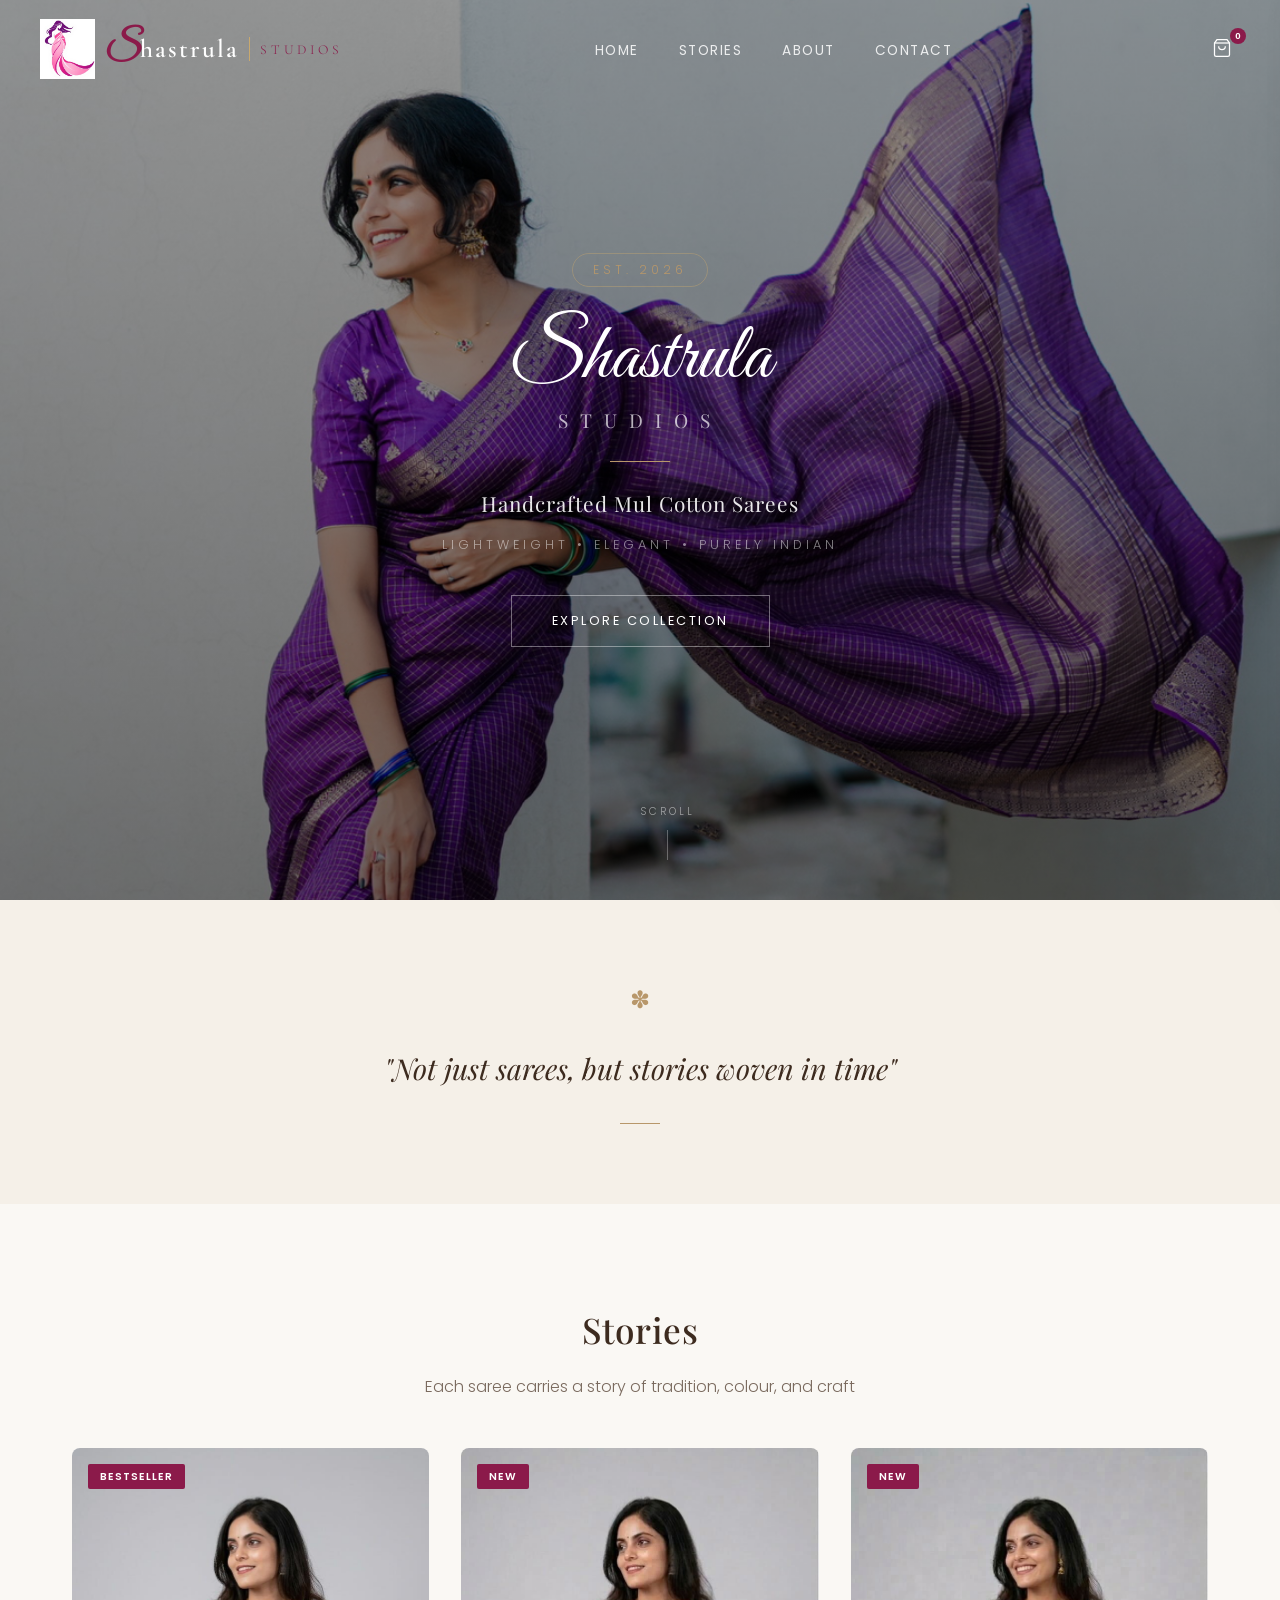
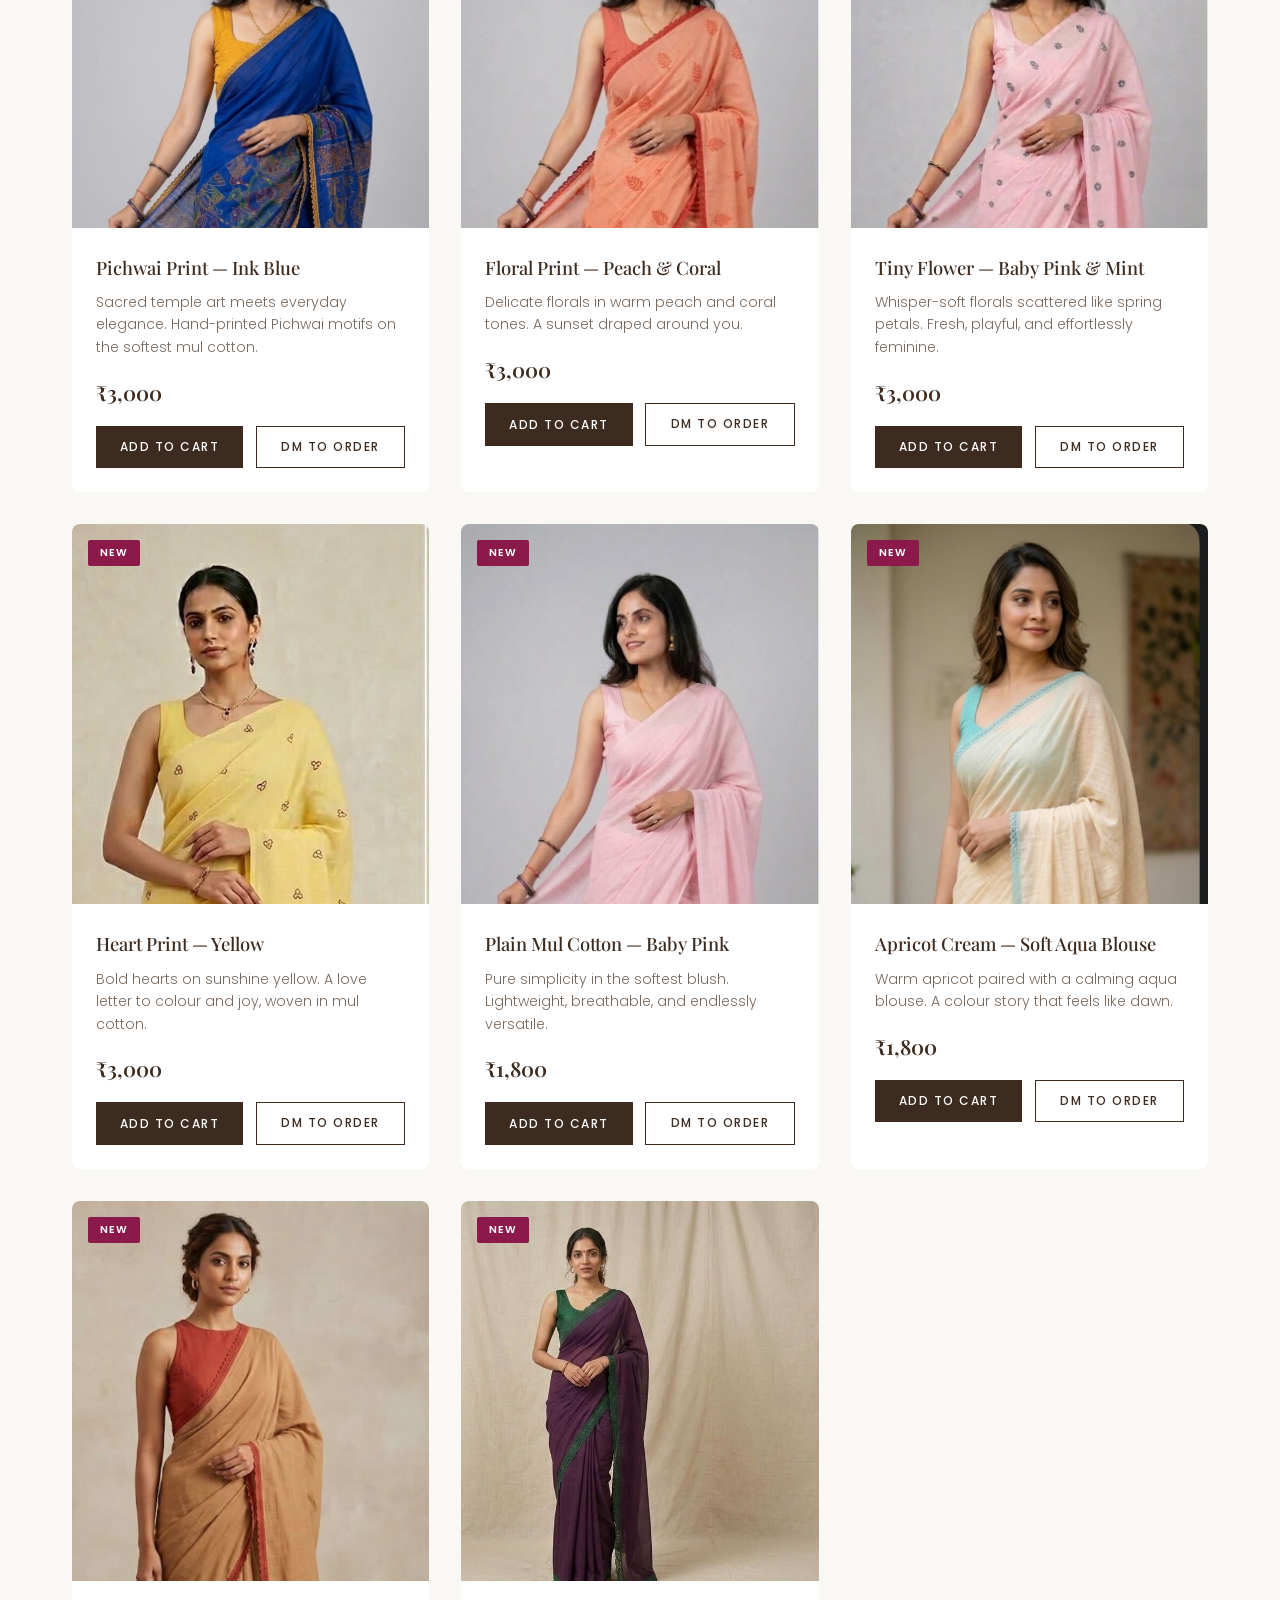
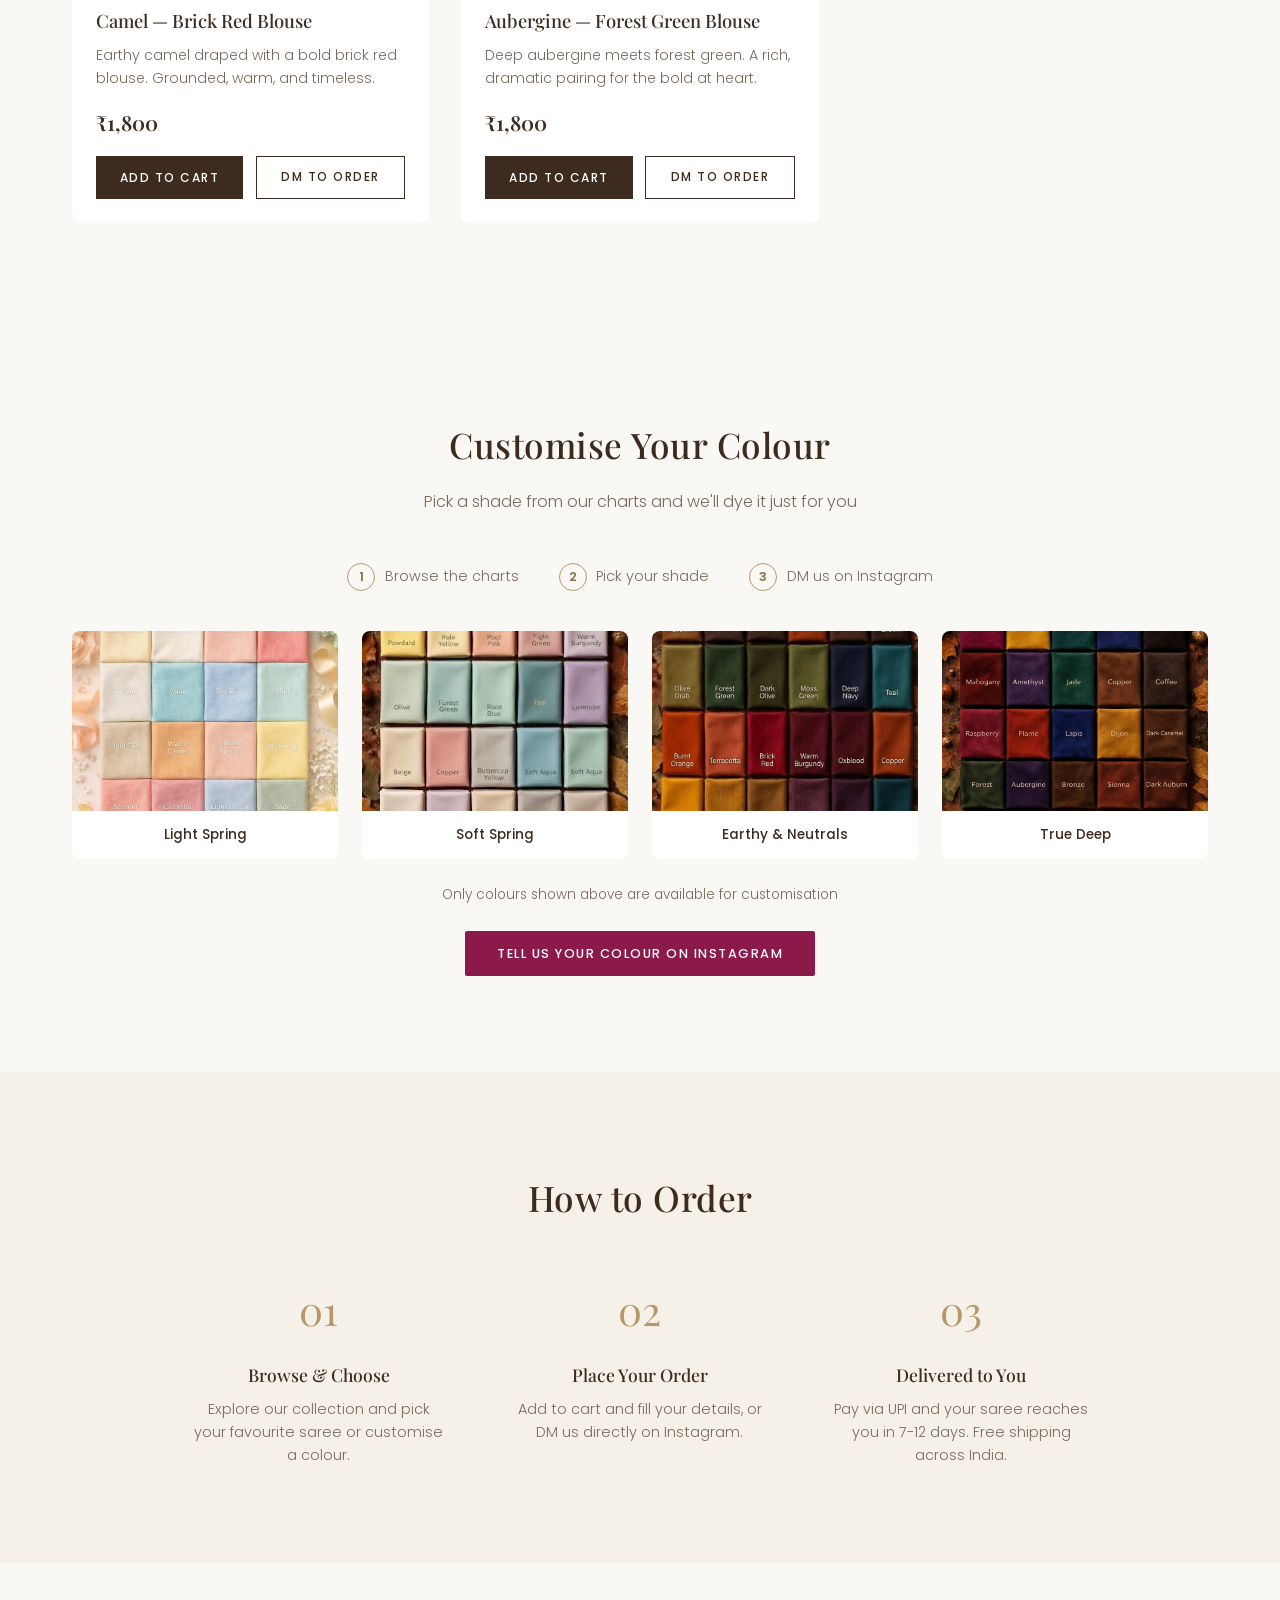
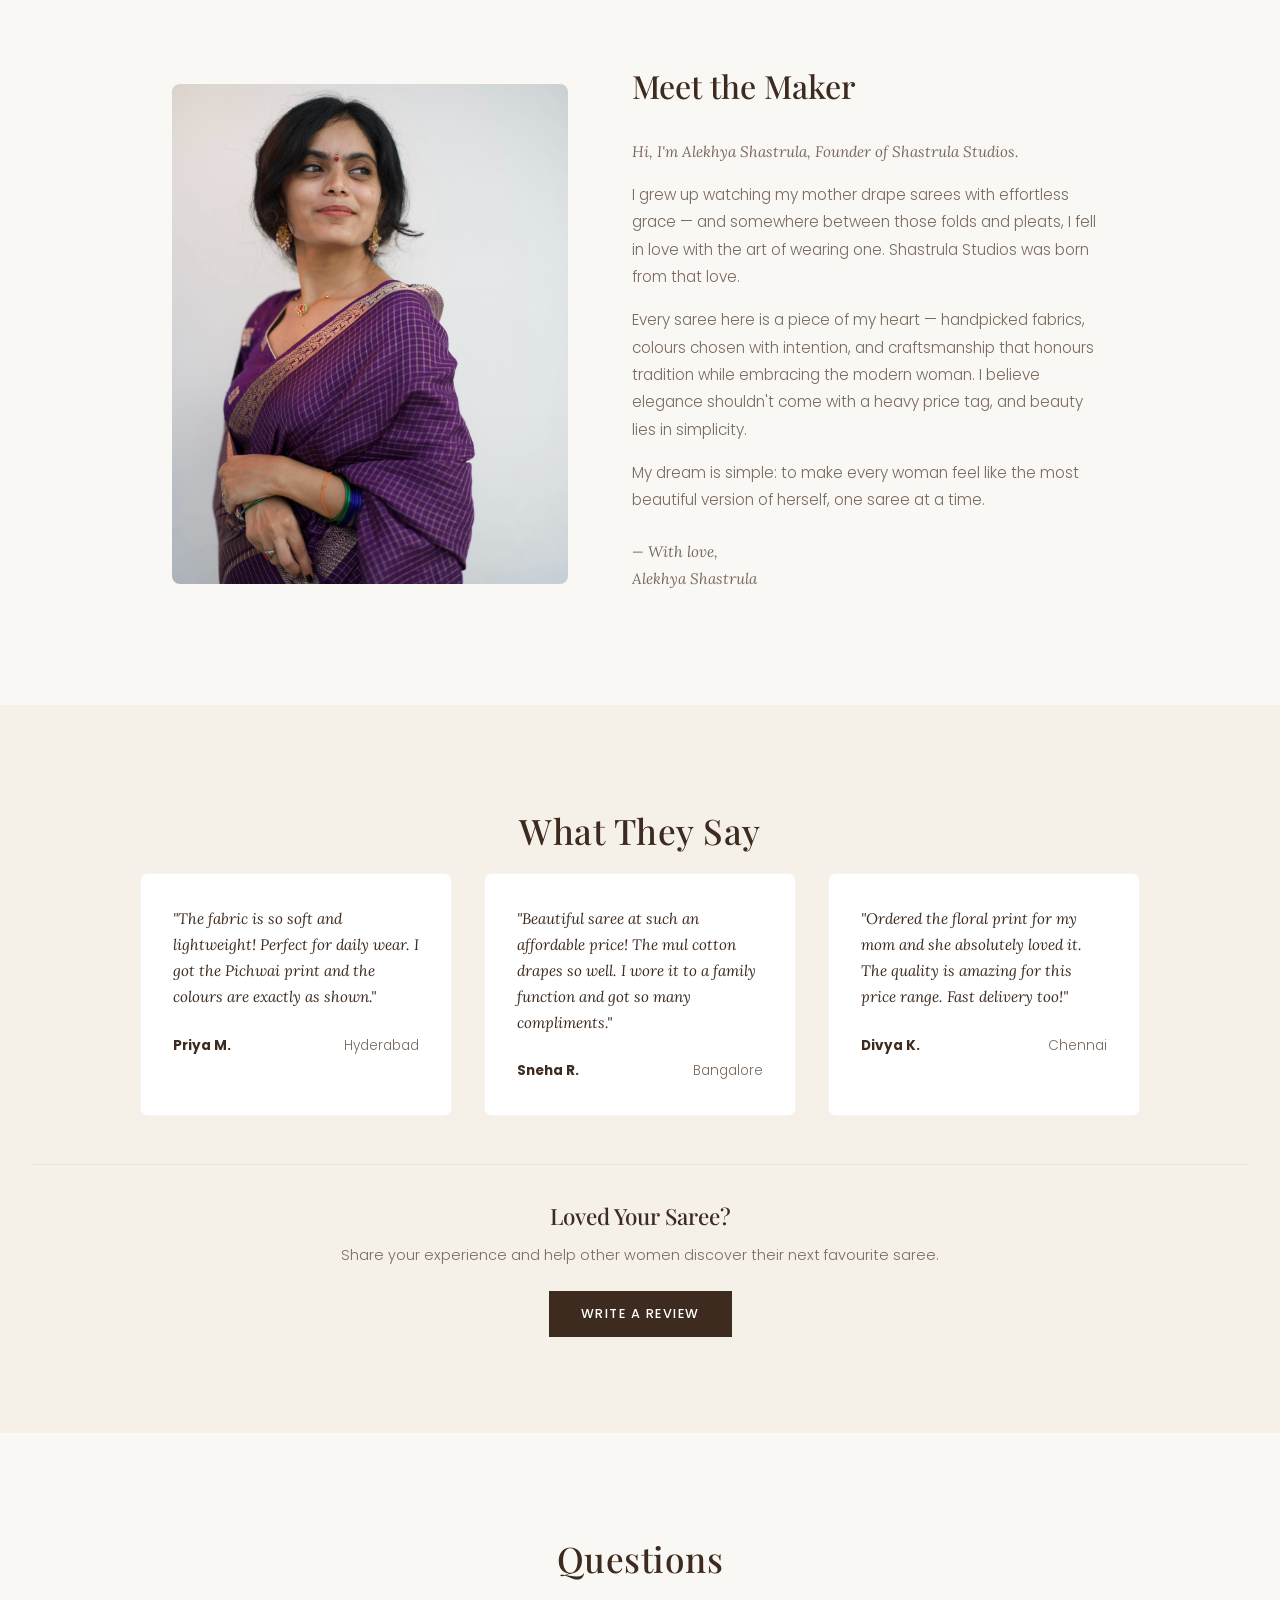
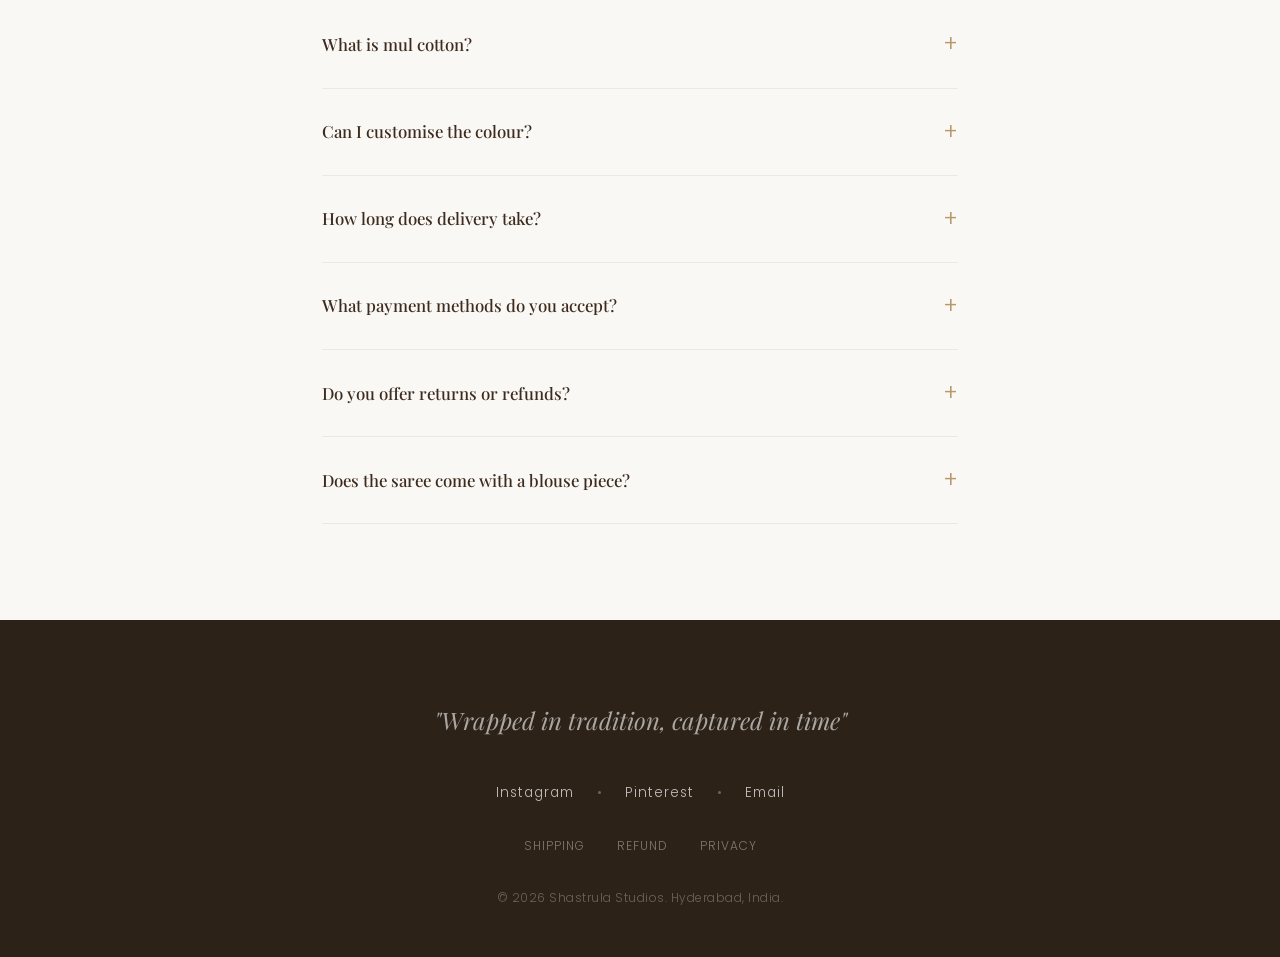
==== commit 376f46db: "Fix contact buttons in order modal — use onclick handlers so WA/Email/IG redirect correctly Co-Autho" ====
--- a/index.html
+++ b/index.html
@@ -447,30 +447,30 @@
             <p class="payment-amount" id="paymentAmount"></p>
             <p class="pay-instruction">Choose how you'd like to reach us — your order details will be included automatically.</p>
             <div class="pay-contact-list">
-                <a href="https://ig.me/m/shastrula_studios" target="_blank" rel="noopener" class="pay-contact-btn" id="payIgBtn">
+                <button class="pay-contact-btn" onclick="sendViaIG()">
                     <span class="pay-app-icon ig-icon">IG</span>
                     <span class="pay-contact-info">
                         <span class="pay-contact-name">Instagram</span>
                         <span class="pay-contact-handle">DM @shastrula_studios</span>
                     </span>
                     <span class="pay-contact-arrow">&#8594;</span>
-                </a>
-                <a href="#" target="_blank" rel="noopener" class="pay-contact-btn" id="payWaBtn">
+                </button>
+                <button class="pay-contact-btn" onclick="sendViaWA()">
                     <span class="pay-app-icon wa-icon">WA</span>
                     <span class="pay-contact-info">
                         <span class="pay-contact-name">WhatsApp</span>
                         <span class="pay-contact-handle">Send order details via WhatsApp</span>
                     </span>
                     <span class="pay-contact-arrow">&#8594;</span>
-                </a>
-                <a href="#" class="pay-contact-btn" id="payEmailBtn">
+                </button>
+                <button class="pay-contact-btn" onclick="sendViaEmail()">
                     <span class="pay-app-icon mail-icon">@</span>
                     <span class="pay-contact-info">
                         <span class="pay-contact-name">Email</span>
                         <span class="pay-contact-handle">Send order details via Email</span>
                     </span>
                     <span class="pay-contact-arrow">&#8594;</span>
-                </a>
+                </button>
             </div>
         </div>
     </div>
@@ -622,6 +622,25 @@
         function closePayment() { document.getElementById('paymentModal').classList.remove('open'); }
         function closeThankYou() { document.getElementById('thankYouModal').classList.remove('open'); }
 
+        let pendingWaUrl = '';
+        let pendingEmailUrl = '';
+
+        function sendViaIG() {
+            closePayment();
+            window.open('https://ig.me/m/shastrula_studios', '_blank');
+            document.getElementById('thankYouModal').classList.add('open');
+        }
+        function sendViaWA() {
+            closePayment();
+            window.location.href = pendingWaUrl;
+            setTimeout(() => { document.getElementById('thankYouModal').classList.add('open'); }, 500);
+        }
+        function sendViaEmail() {
+            closePayment();
+            window.location.href = pendingEmailUrl;
+            setTimeout(() => { document.getElementById('thankYouModal').classList.add('open'); }, 500);
+        }
+
         function submitOrder(e) {
             e.preventDefault();
             const form = e.target;
@@ -632,12 +651,10 @@
 
             const orderText = `Hi! I'd like to place an order from Shastrula Studios.\n\nName: ${name}\nEmail: ${email}\nPhone: ${phone}\nCountry: ${country}\nAddress: ${address}\n\nOrder:\n${itemsList}\n\nTotal: \u20B9${totalPrice.toLocaleString('en-IN')}\nShipping: ${shippingNote}`;
 
-            // WhatsApp link with pre-filled message
-            document.getElementById('payWaBtn').href = `https://wa.me/917680078580?text=${encodeURIComponent(orderText)}`;
-
-            // Email link with pre-filled subject + body
+            // Store URLs for the send buttons
+            pendingWaUrl = `https://wa.me/917680078580?text=${encodeURIComponent(orderText)}`;
             const emailSubject = encodeURIComponent('New Order \u2014 Shastrula Studios');
-            document.getElementById('payEmailBtn').href = `mailto:alekhyashastrula25@gmail.com?subject=${emailSubject}&body=${encodeURIComponent(orderText)}`;
+            pendingEmailUrl = `mailto:alekhyashastrula25@gmail.com?subject=${emailSubject}&body=${encodeURIComponent(orderText)}`;
 
             document.getElementById('paymentAmount').textContent = '\u20B9' + totalPrice.toLocaleString('en-IN');
             closeCheckout();
--- a/styles.css
+++ b/styles.css
@@ -1616,6 +1616,10 @@
     text-decoration: none;
     background: #fafaf8;
     transition: background 0.15s;
+    width: 100%;
+    cursor: pointer;
+    font-family: inherit;
+    text-align: left;
 }
 .pay-contact-btn:hover { background: #f0ebe4; }
 
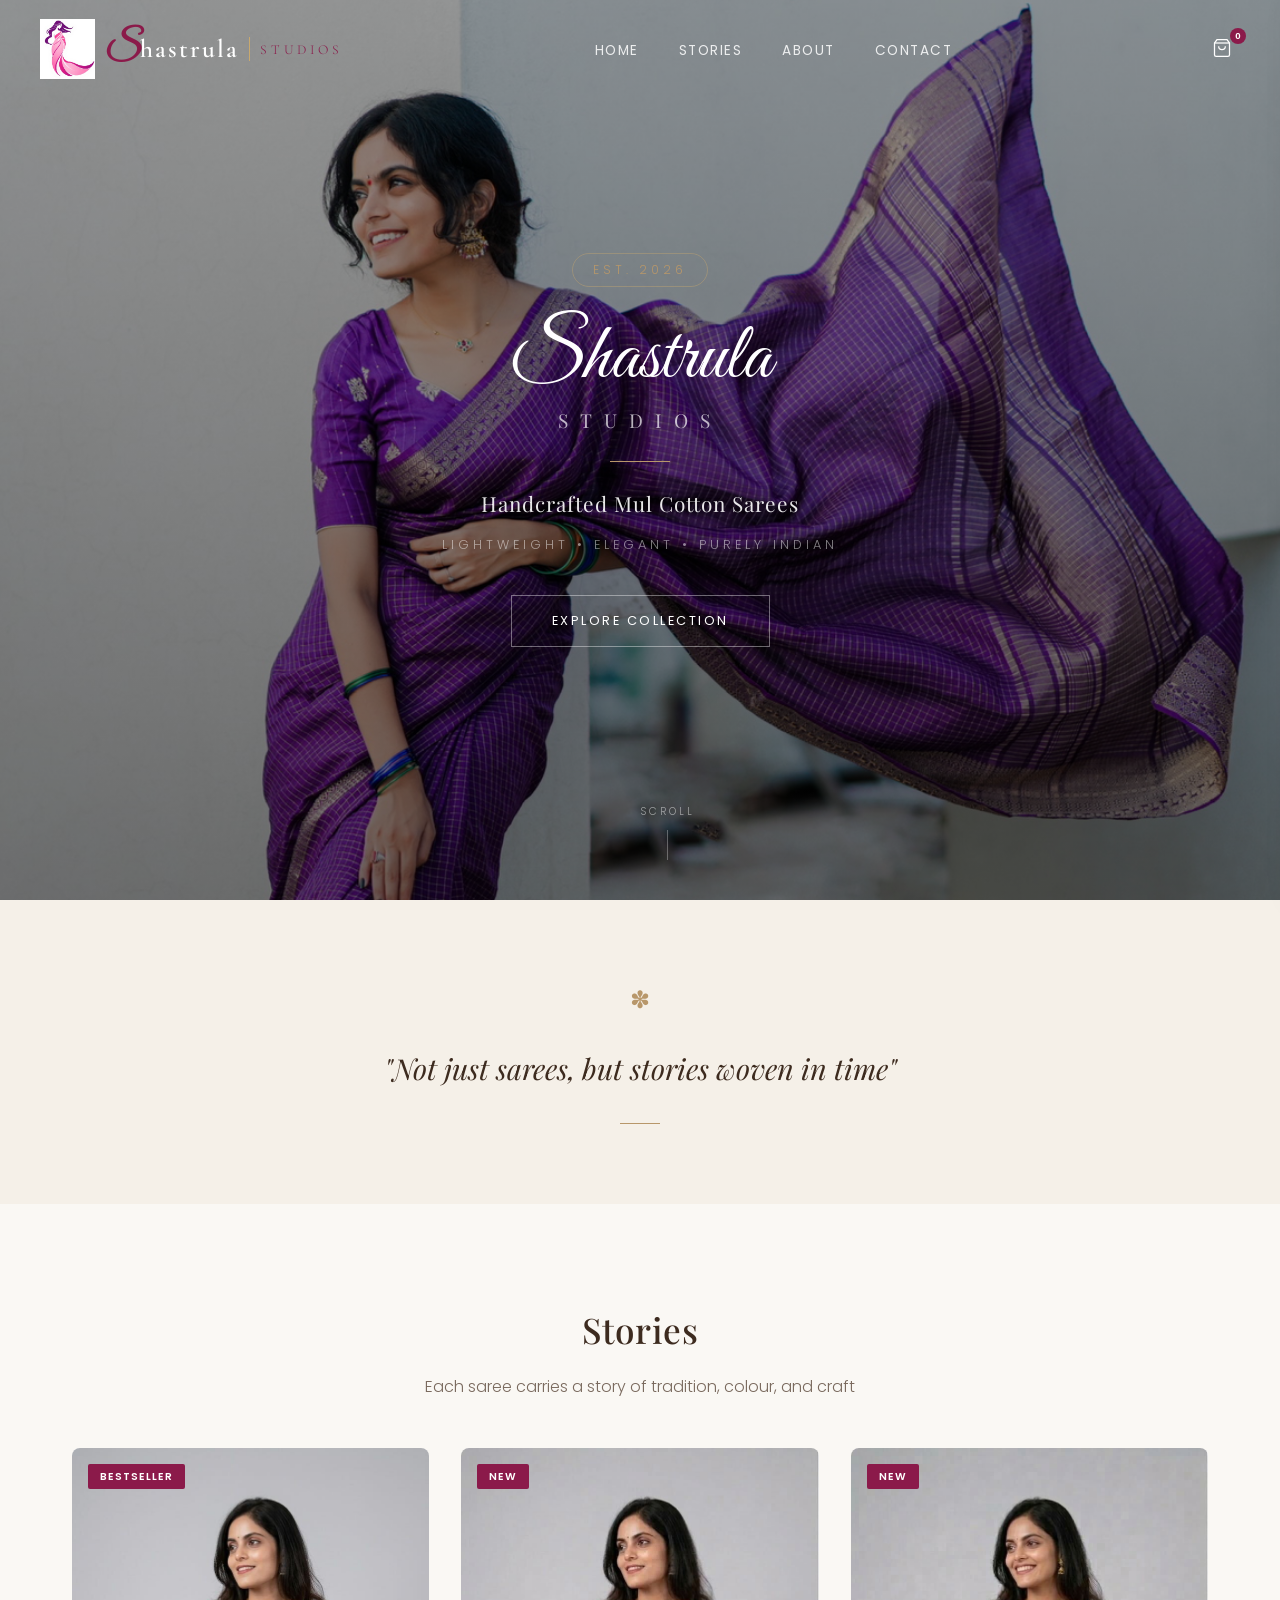
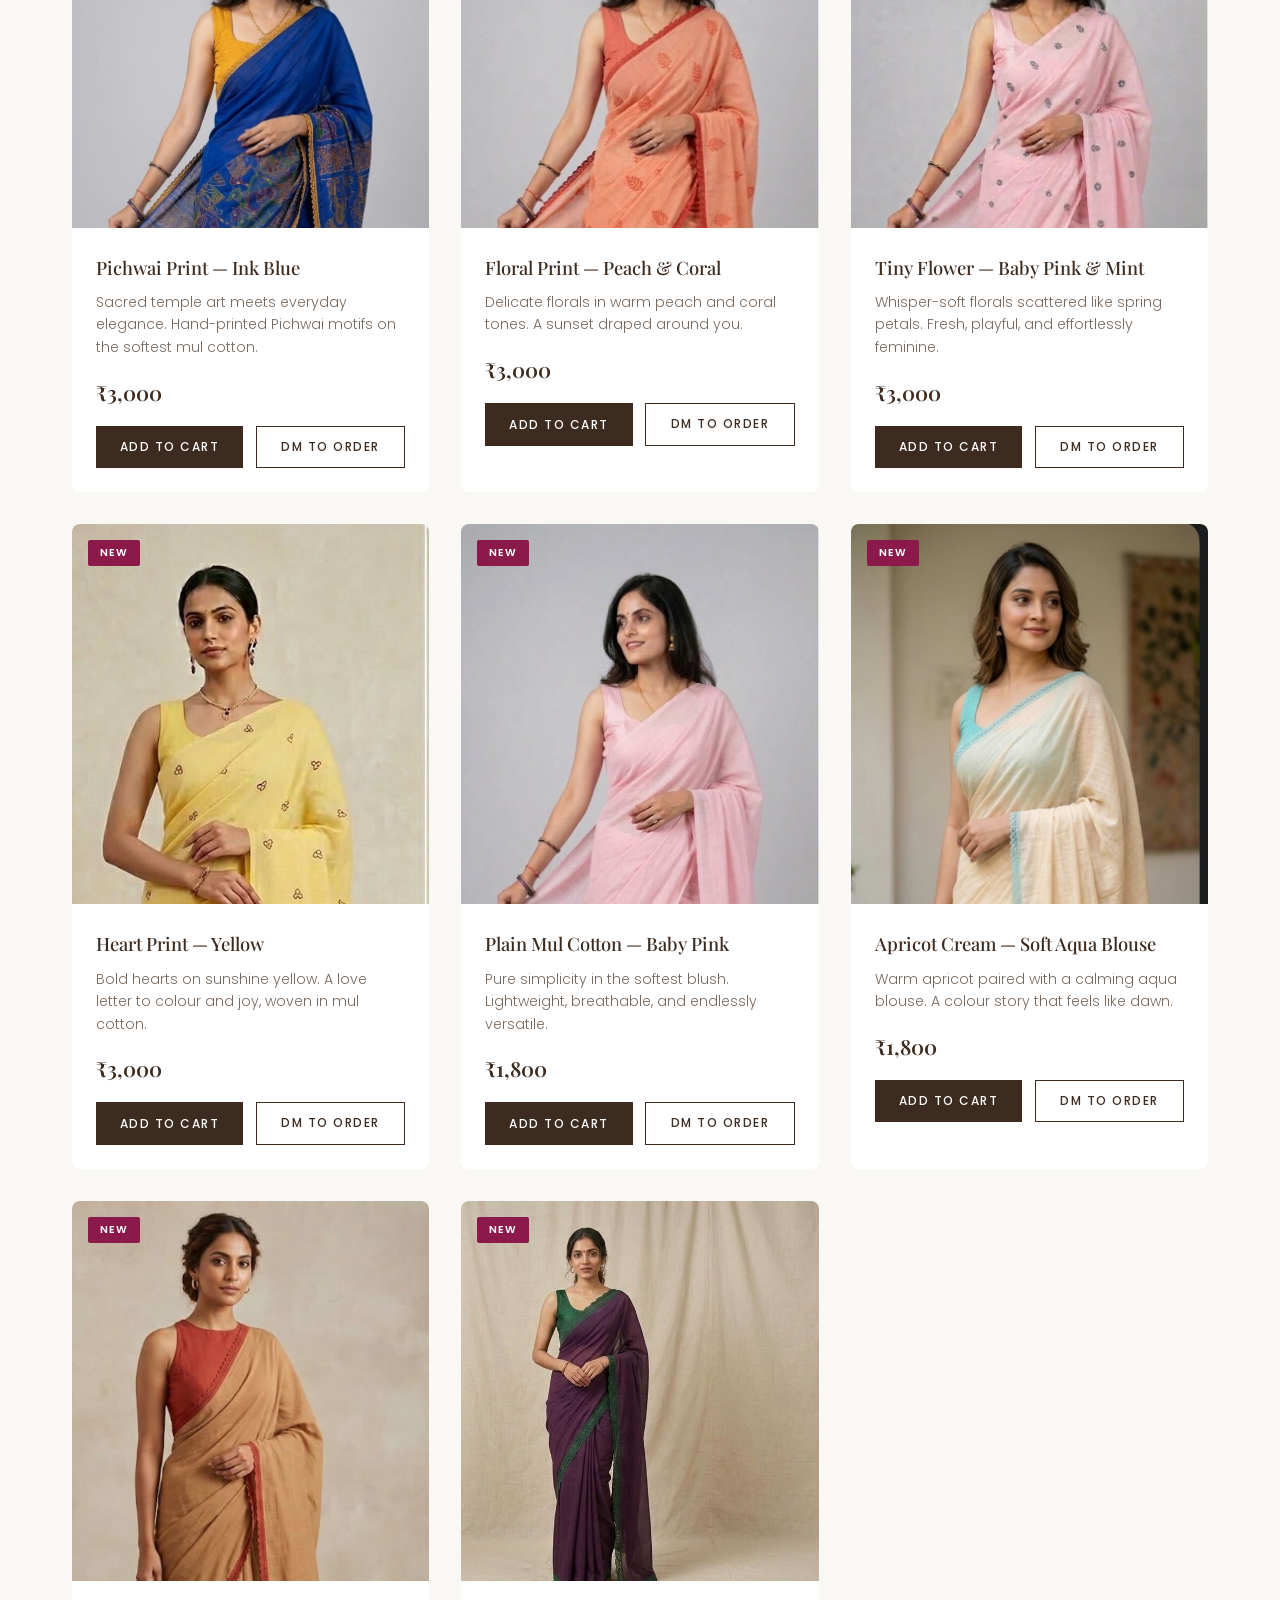
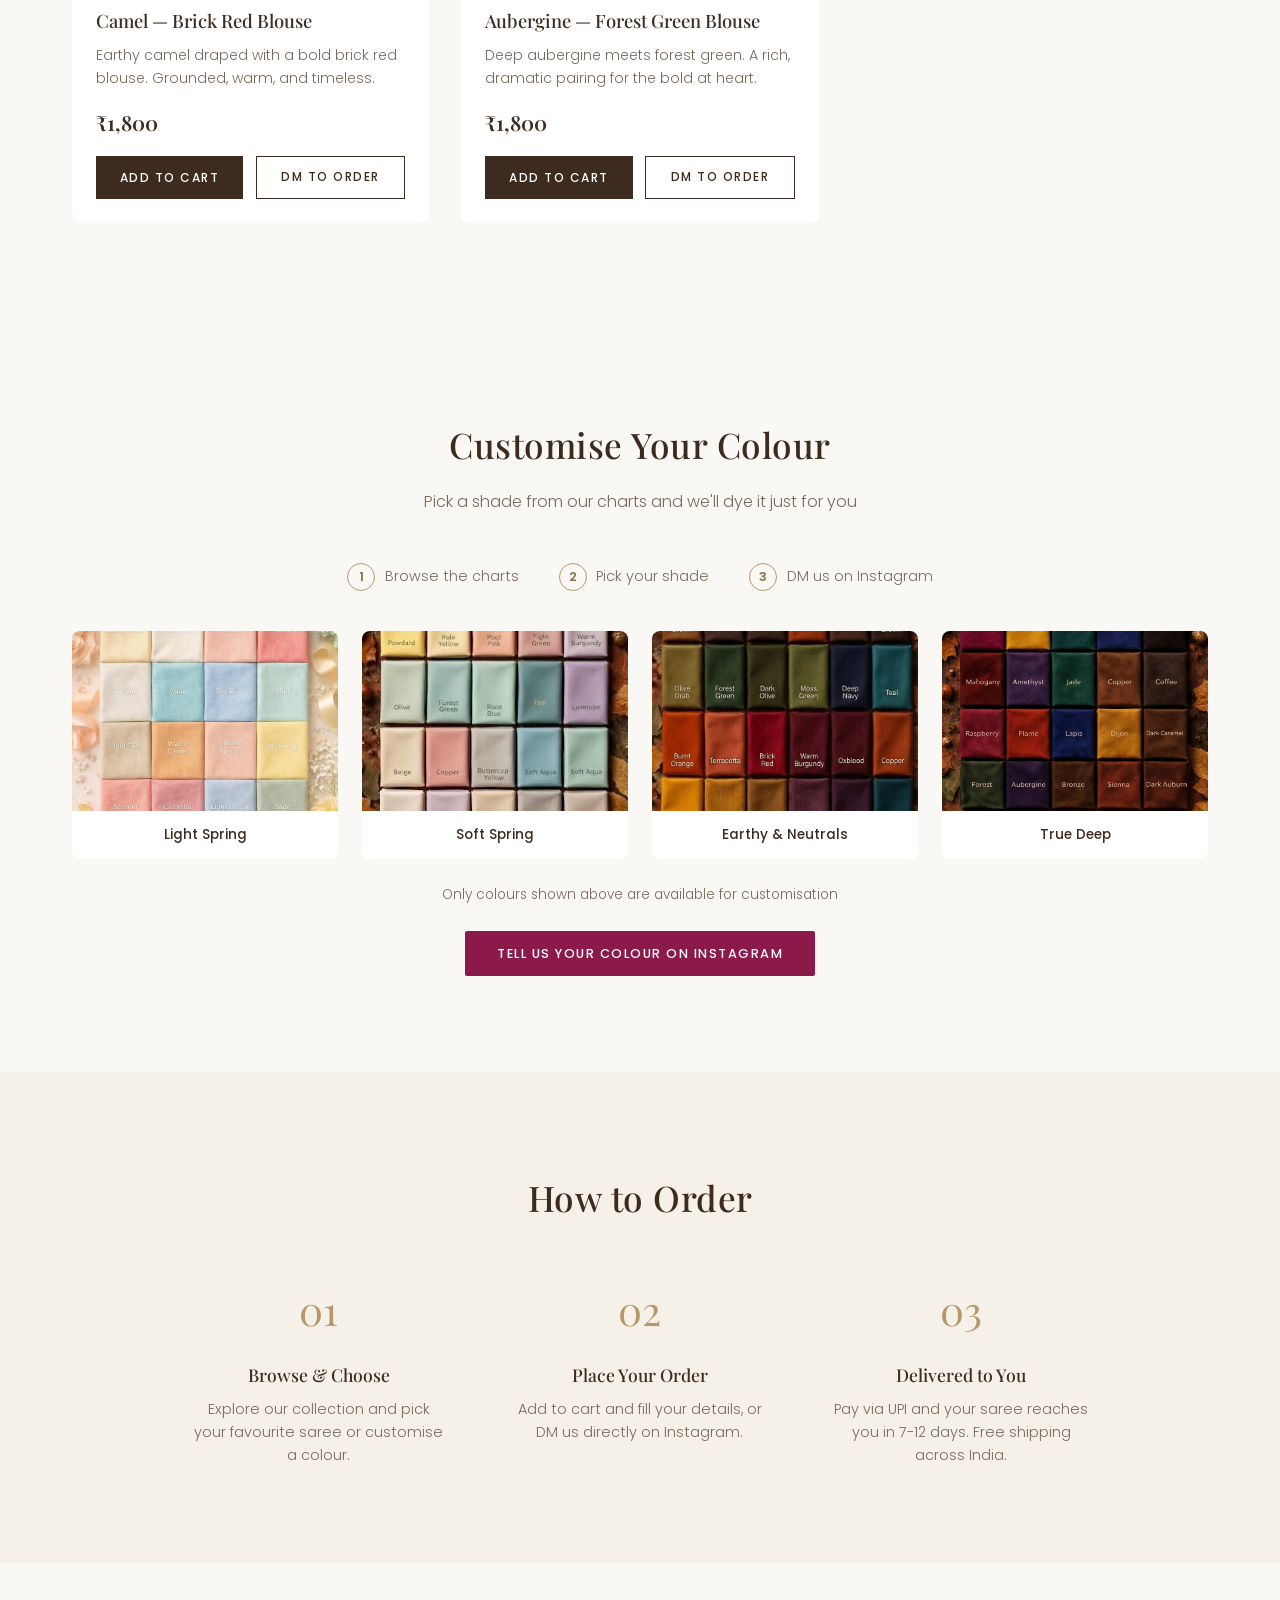
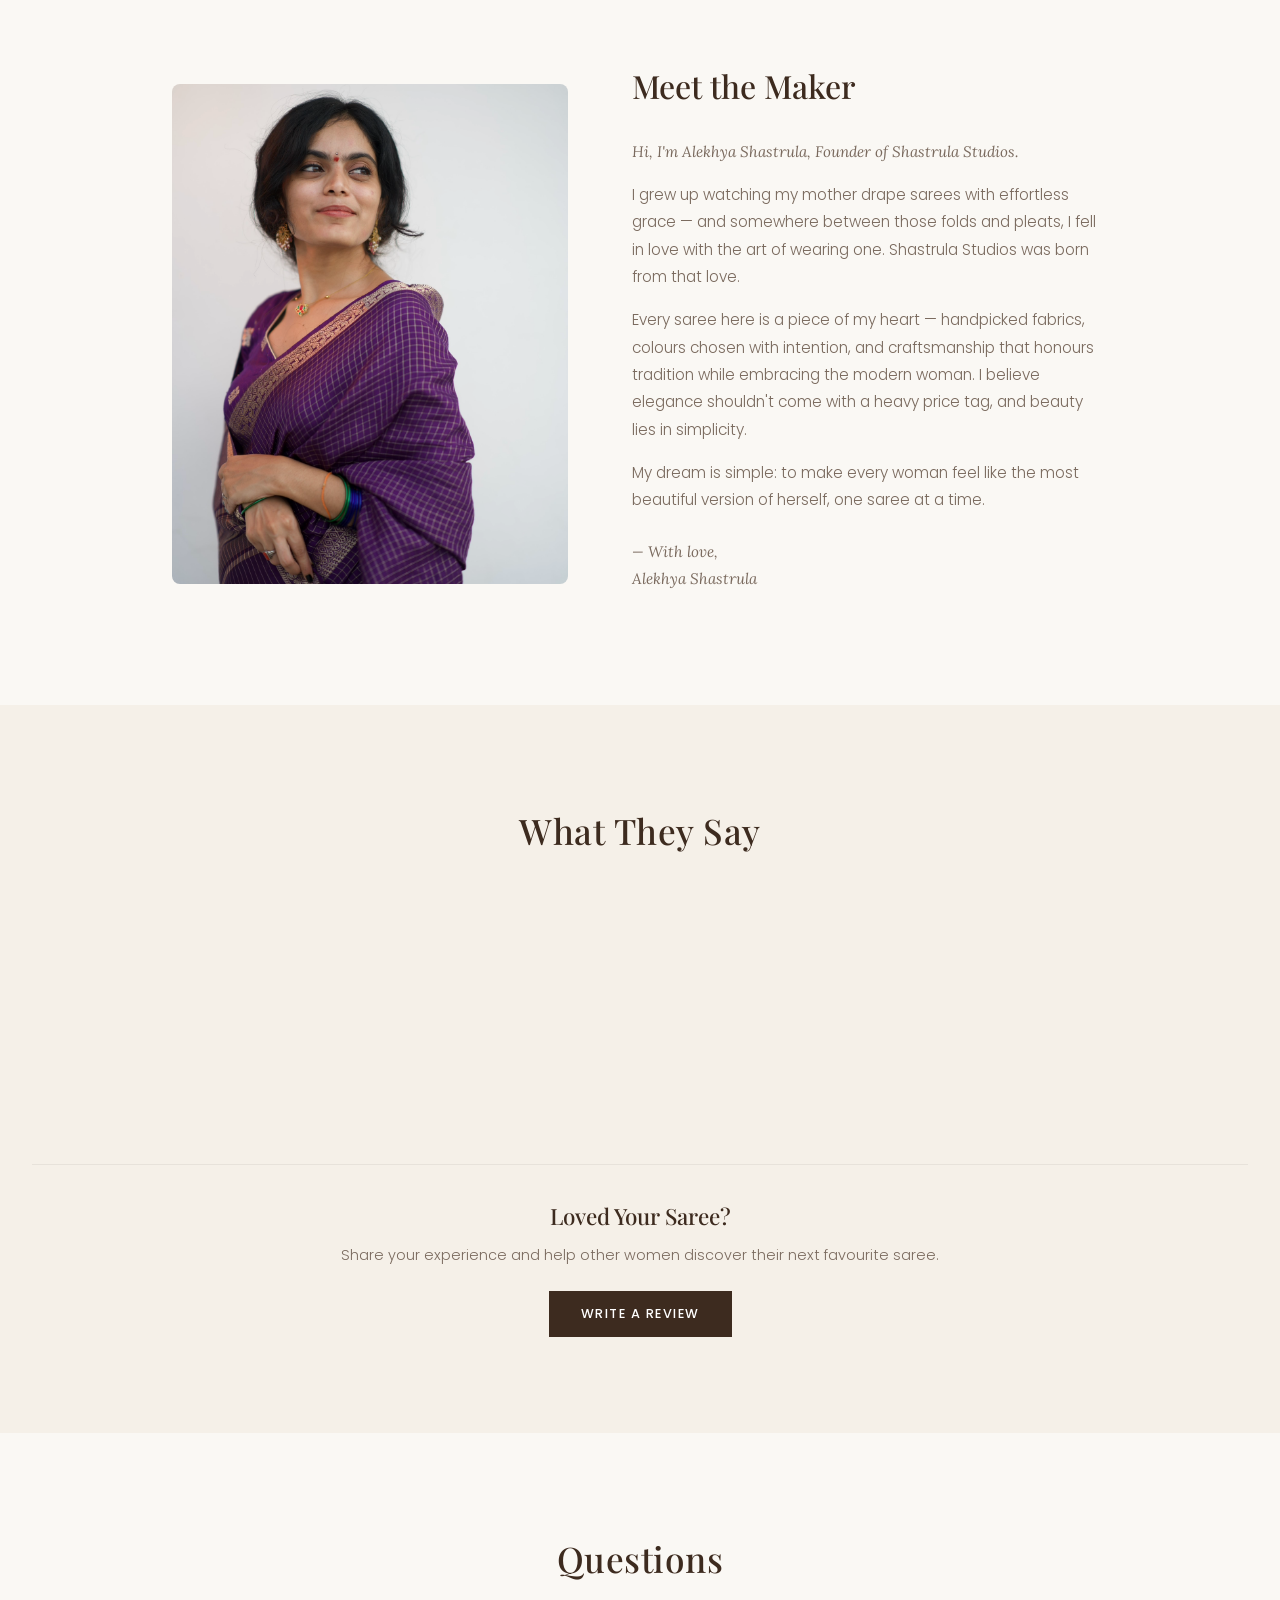
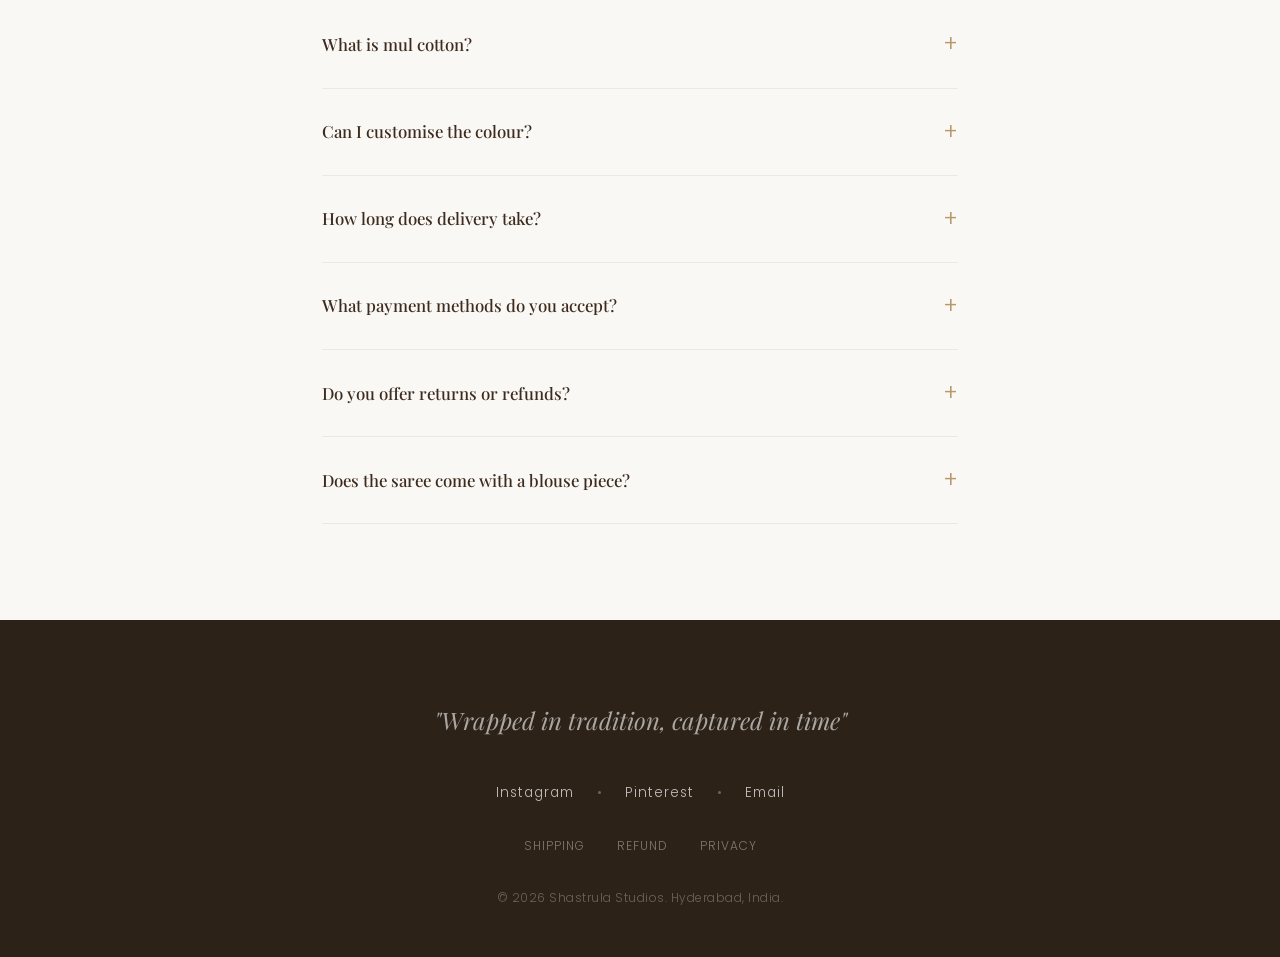
==== commit 68c02bac: "Fix blind mistakes — FAQ payment copy, thank you modal copy, WA link, dead code, meta keywords Co-Au" ====
--- a/index.html
+++ b/index.html
@@ -5,7 +5,7 @@
     <meta name="viewport" content="width=device-width, initial-scale=1.0">
     <title>Alekhya Shastrula — Handcrafted Mul Cotton Sarees | Shastrula Studios</title>
     <meta name="description" content="A visual diary of tradition, sarees, and timeless stories. Shop beautiful handcrafted mul cotton sarees at Shastrula Studios.">
-    <meta name="keywords" content="mul cotton sarees, handcrafted sarees, Pichwai print saree, Kalamkari saree, cotton sarees online, Indian sarees, Shastrula Studios, affordable sarees">
+    <meta name="keywords" content="mul cotton sarees, handcrafted sarees, Pichwai print saree, mulmul saree, cotton sarees online, Indian sarees, Shastrula Studios, affordable sarees">
 
     <!-- Open Graph / WhatsApp & Facebook Preview -->
     <meta property="og:type" content="website">
@@ -351,7 +351,7 @@
             </div>
             <div class="faq-item" onclick="toggleFaq(this)">
                 <div class="faq-question"><h3>What payment methods do you accept?</h3><span class="faq-toggle">+</span></div>
-                <div class="faq-answer"><p>We accept payments via UPI (Google Pay, PhonePe, Paytm, etc.). After placing your order, you'll see a QR code to scan and pay.</p></div>
+                <div class="faq-answer"><p>After placing your order, we'll share our UPI details (Google Pay, PhonePe, Paytm, etc.) via WhatsApp, Instagram, or Email — whichever you chose.</p></div>
             </div>
             <div class="faq-item" onclick="toggleFaq(this)">
                 <div class="faq-question"><h3>Do you offer returns or refunds?</h3><span class="faq-toggle">+</span></div>
@@ -482,15 +482,7 @@
             <h2>Thank You!</h2>
             <p class="modal-subtitle">Your order has been received.</p>
             <div class="thankyou-details">
-                <p>We'll confirm via email within <strong>24 hours</strong>.</p>
-                <div id="txnIdConfirm" class="txn-confirm" style="display:none">
-                    <p class="txn-label">Your Transaction ID</p>
-                    <p class="txn-value" id="txnIdDisplay"></p>
-                </div>
-                <div id="screenshotConfirm" class="screenshot-confirm" style="display:none">
-                    <p class="txn-label">Your Payment Screenshot (keep this as proof)</p>
-                    <img id="screenshotConfirmImg" src="" alt="Payment proof" class="screenshot-confirm-img" />
-                </div>
+                <p>We'll be in touch within <strong>24 hours</strong> to confirm your order and share payment details.</p>
             </div>
             <button class="btn-primary btn-submit" onclick="closeThankYou()">Continue Shopping</button>
         </div>
@@ -632,8 +624,8 @@
         }
         function sendViaWA() {
             closePayment();
-            window.location.href = pendingWaUrl;
-            setTimeout(() => { document.getElementById('thankYouModal').classList.add('open'); }, 500);
+            window.open(pendingWaUrl, '_blank');
+            document.getElementById('thankYouModal').classList.add('open');
         }
         function sendViaEmail() {
             closePayment();
@@ -662,10 +654,6 @@
             form.reset();
             cart = [];
             updateCart();
-        }
-
-        function sendInstaDM(name, price) {
-            // Instagram DM intent handled by the link href
         }
 
         // ===== Load Reviews from Google Sheet =====
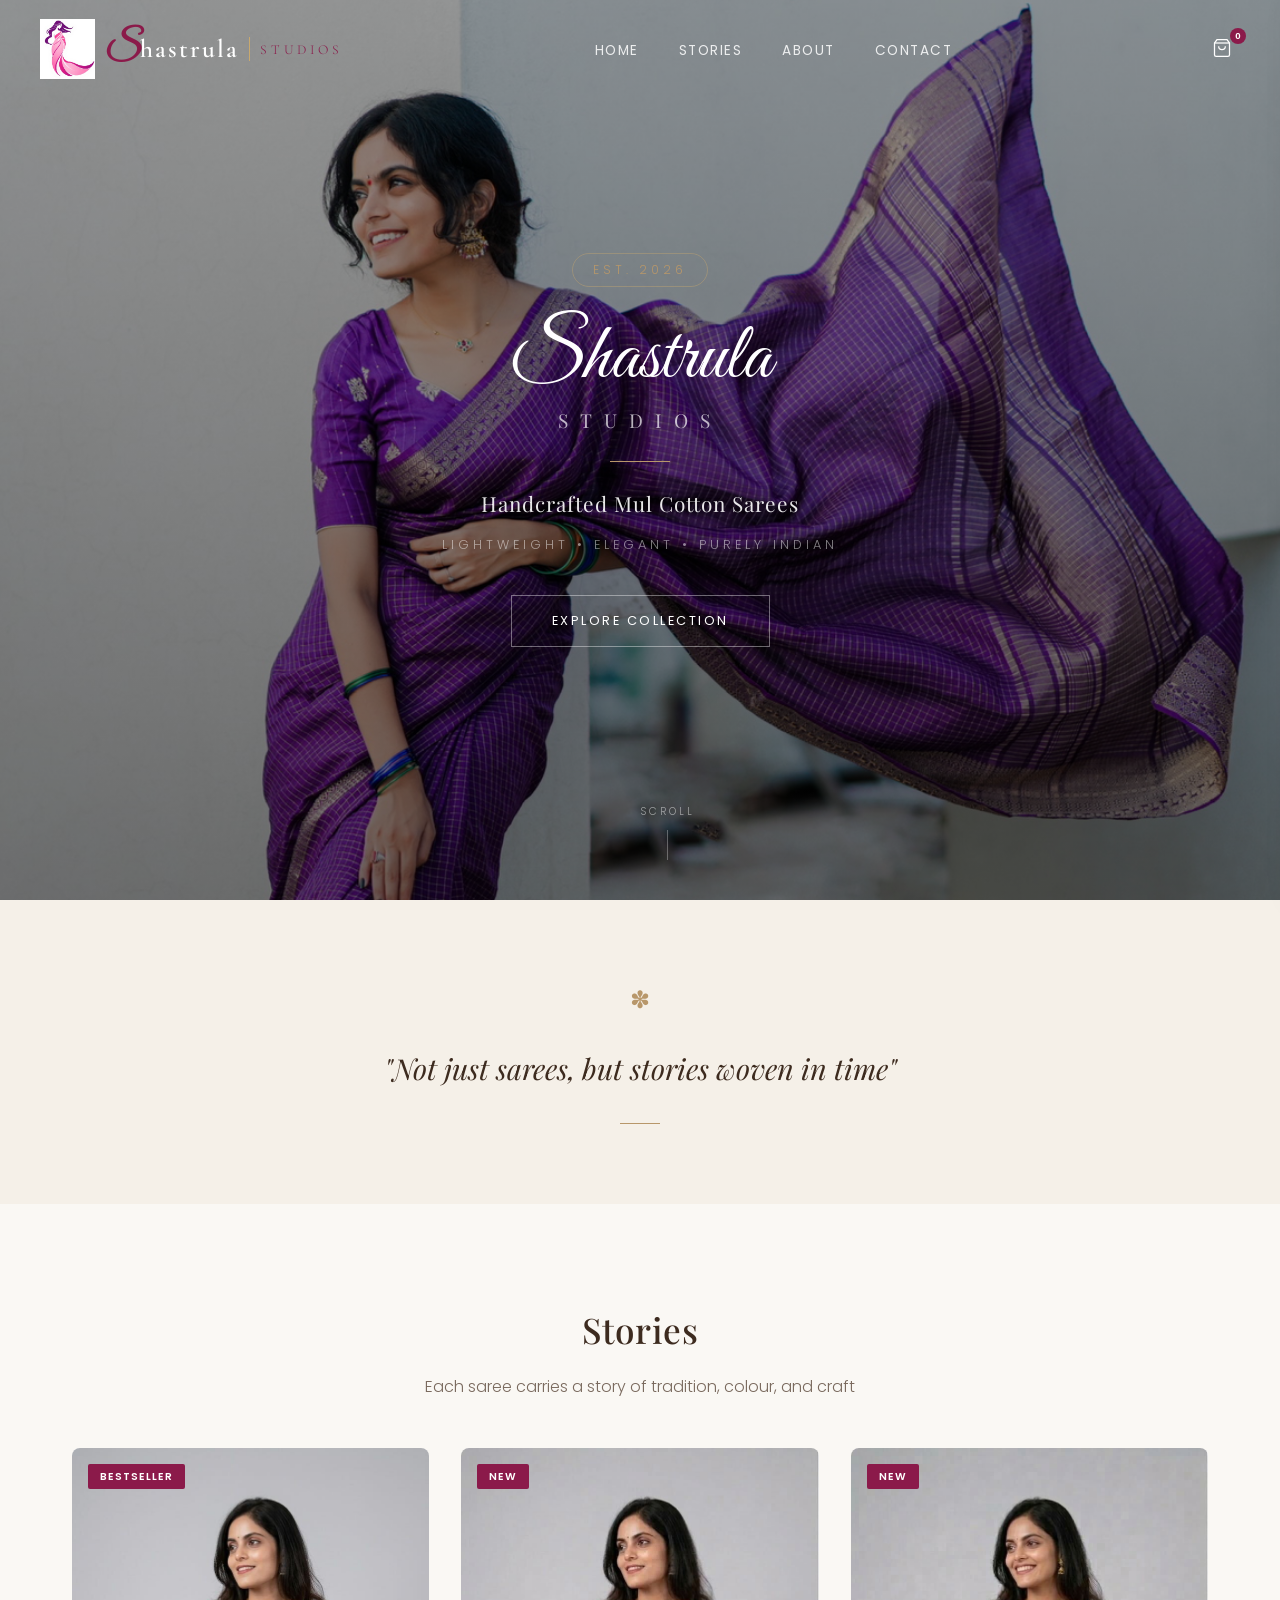
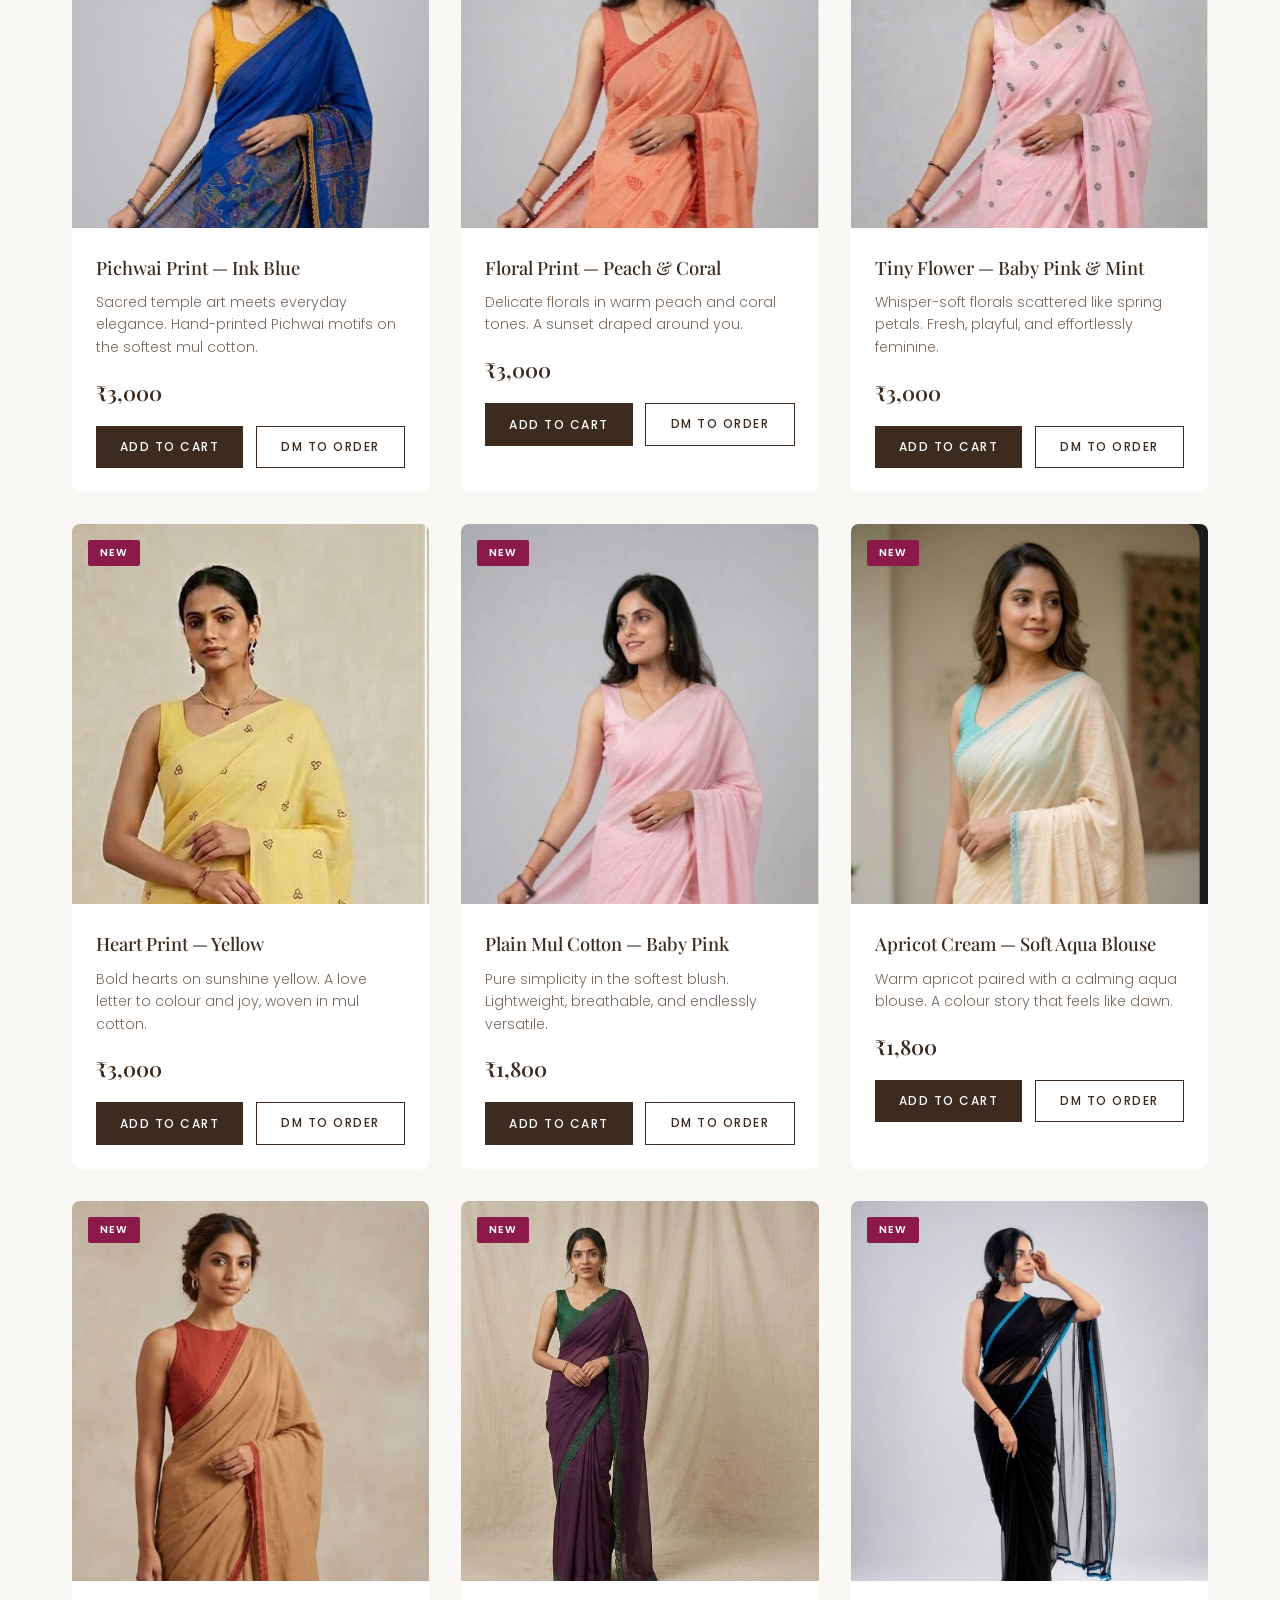
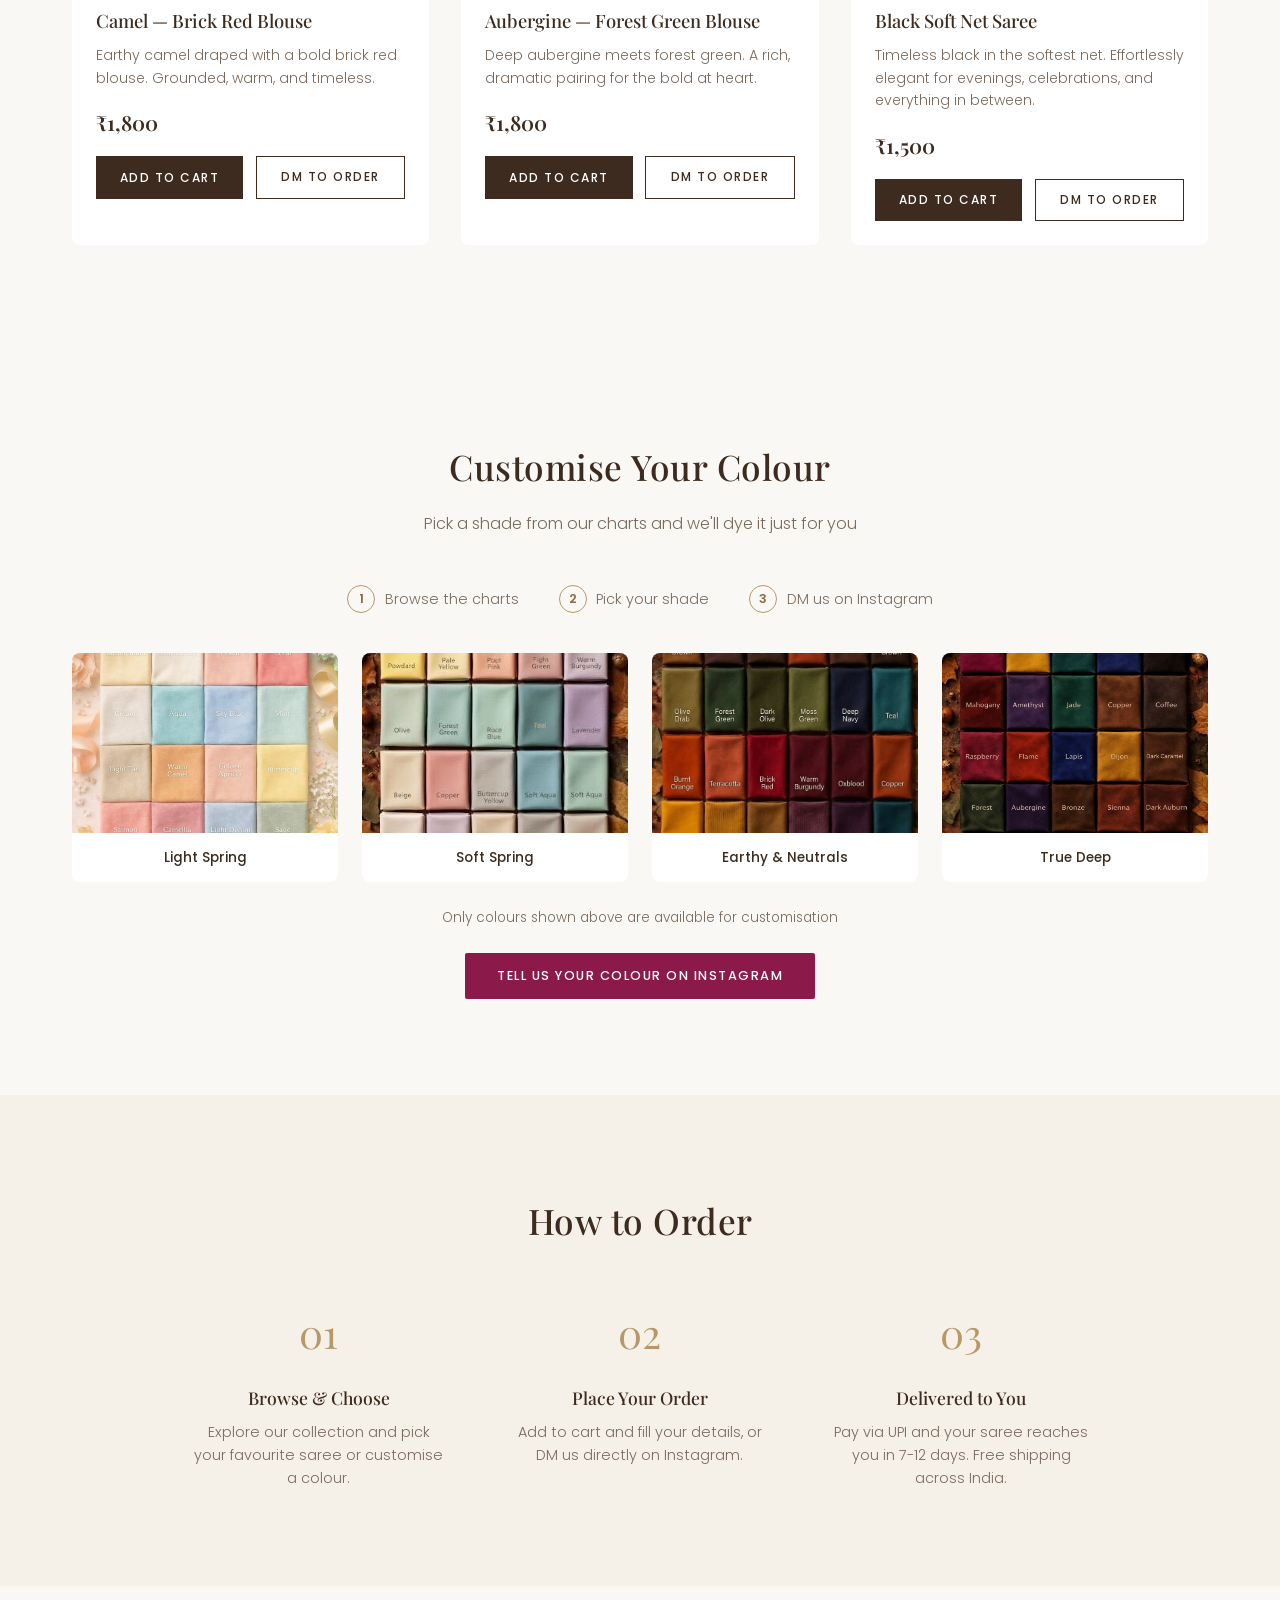
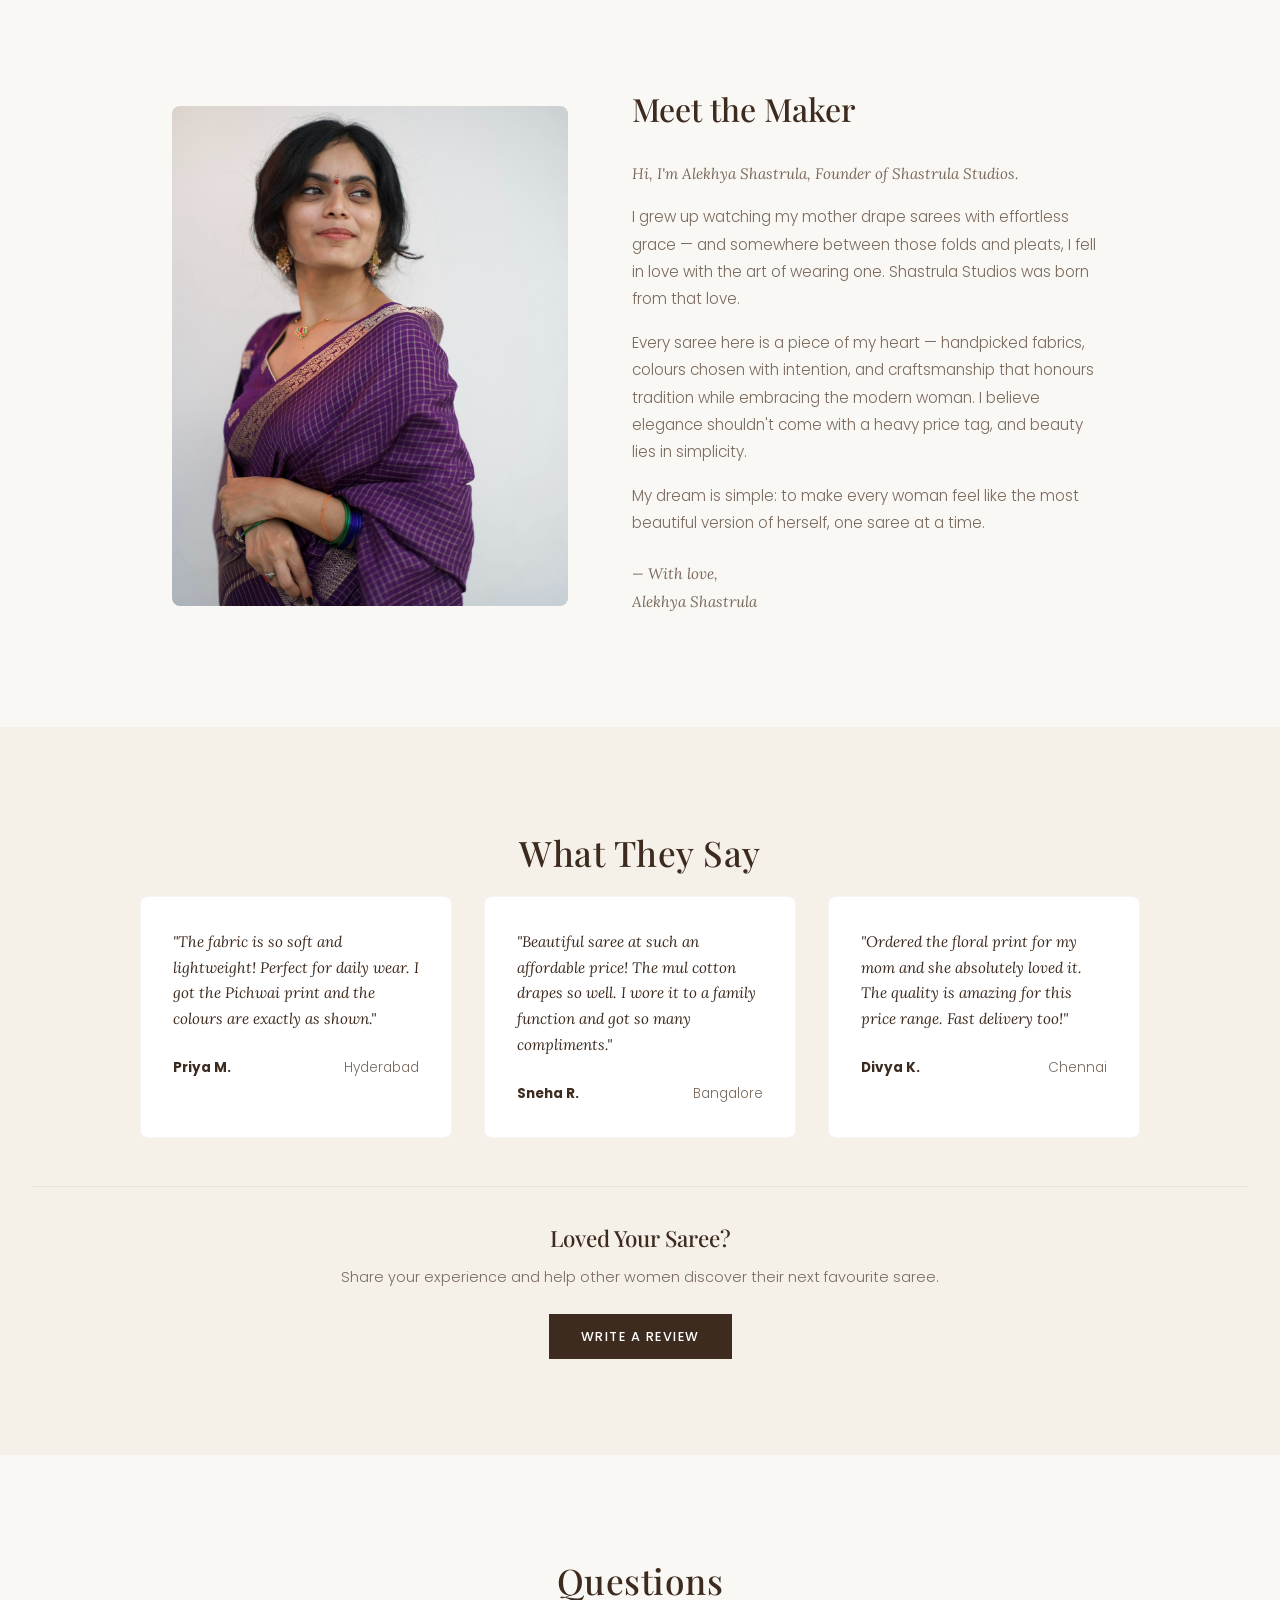
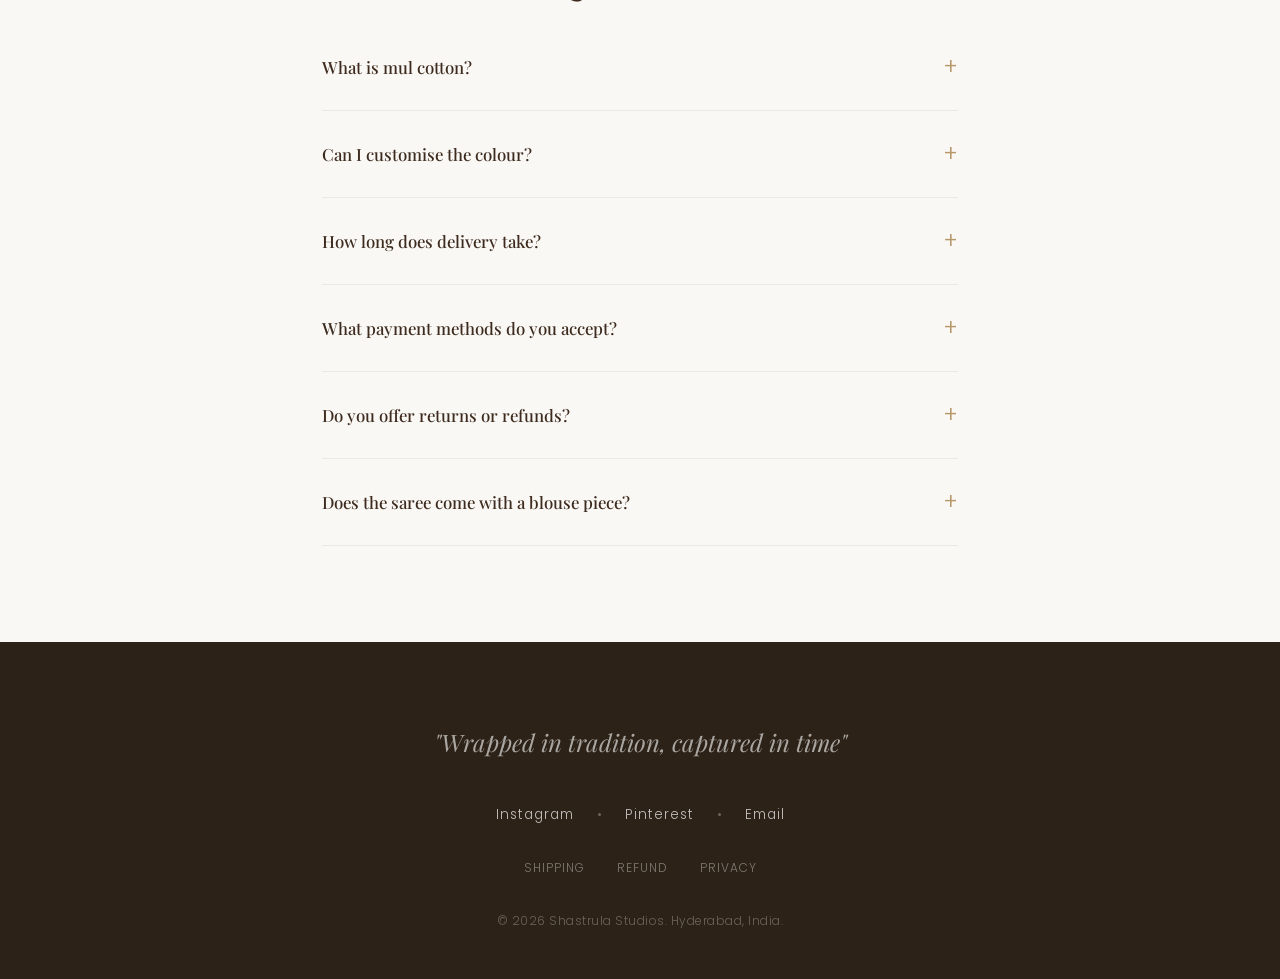
==== commit 42757d34: "Add Black Soft Net Saree — new product at ₹1,500 with 2 images Co-Authored-By: Claude Sonnet 4.6 <no" ====
--- a/index.html
+++ b/index.html
@@ -228,7 +228,23 @@
                     <div class="story-price">&#8377;1,800</div>
                     <div class="story-actions">
                         <button class="btn-add" onclick="event.stopPropagation(); addToCart(8, 'Plain Mul Cotton — Aubergine', 1800)">Add to Cart</button>
-                        <a href="https://ig.me/m/shastrula_studios" target="_blank" class="btn-dm" onclick="event.stopPropagation(); sendInstaDM('Plain Mul Cotton — Aubergine', 1800)">DM to Order</a>
+                        <a href="https://ig.me/m/shastrula_studios" target="_blank" class="btn-dm" onclick="event.stopPropagation();">DM to Order</a>
+                    </div>
+                </div>
+            </div>
+
+            <div class="story-card" onclick="openGallery(8, 0)">
+                <div class="story-img">
+                    <img src="images/black-net-1.jpg" alt="Black Soft Net Saree">
+                    <span class="story-tag">New</span>
+                </div>
+                <div class="story-info">
+                    <h3>Black Soft Net Saree</h3>
+                    <p>Timeless black in the softest net. Effortlessly elegant for evenings, celebrations, and everything in between.</p>
+                    <div class="story-price">&#8377;1,500</div>
+                    <div class="story-actions">
+                        <button class="btn-add" onclick="event.stopPropagation(); addToCart(9, 'Black Soft Net Saree', 1500)">Add to Cart</button>
+                        <a href="https://ig.me/m/shastrula_studios" target="_blank" class="btn-dm" onclick="event.stopPropagation();">DM to Order</a>
                     </div>
                 </div>
             </div>
@@ -501,7 +517,8 @@
             ['images/plain-babypink-1-new.jpg','images/plain-babypink-2-new.jpg','images/plain-babypink-3-new.jpg'],
             ['images/plain-apricot-cream-1.jpg','images/plain-apricot-cream-2.jpg'],
             ['images/plain-camel-1.jpg','images/plain-camel-2.jpg','images/plain-camel-3.jpg'],
-            ['images/plain-aubergine-1.jpg','images/plain-aubergine-2.jpg','images/plain-aubergine-3.jpg','images/plain-aubergine-4.jpg']
+            ['images/plain-aubergine-1.jpg','images/plain-aubergine-2.jpg','images/plain-aubergine-3.jpg','images/plain-aubergine-4.jpg'],
+            ['images/black-net-1.jpg','images/black-net-2.jpg']
         ];
         let galleryImages = [];
         let lbIndex = 0;
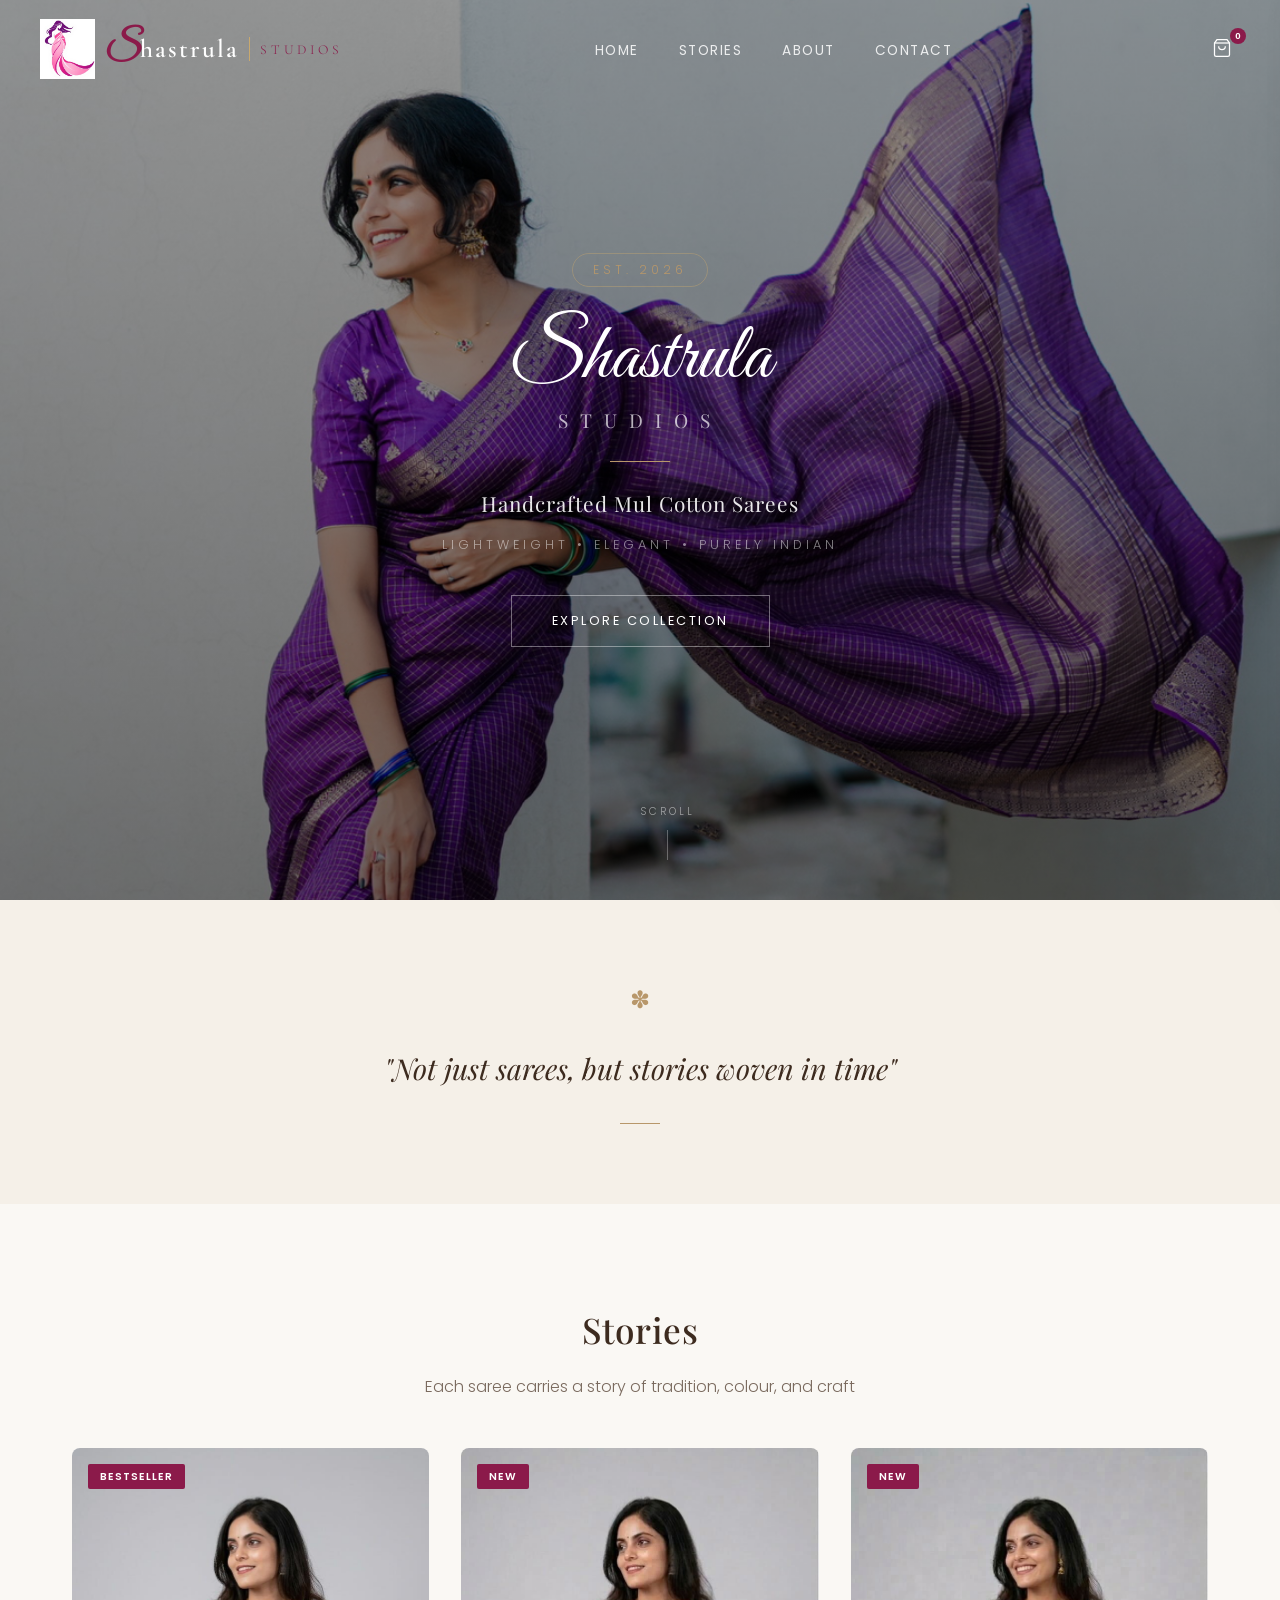
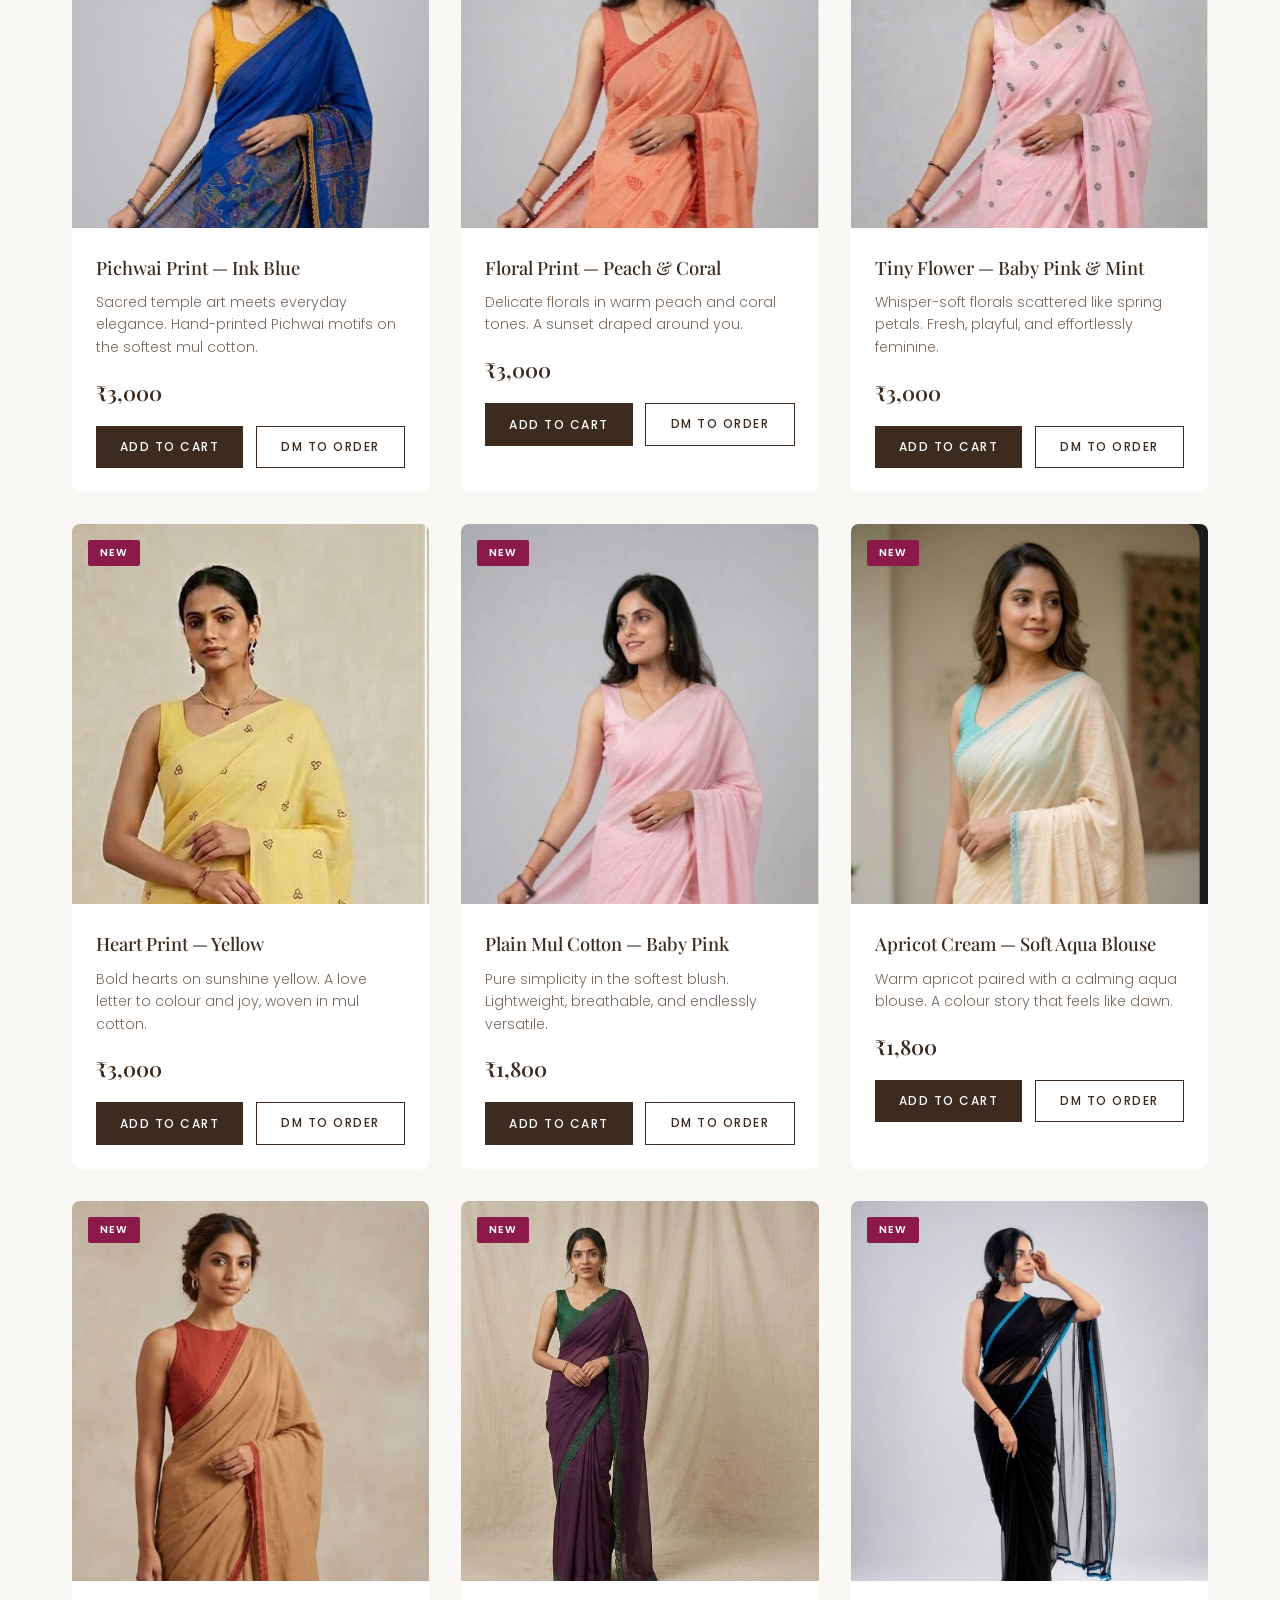
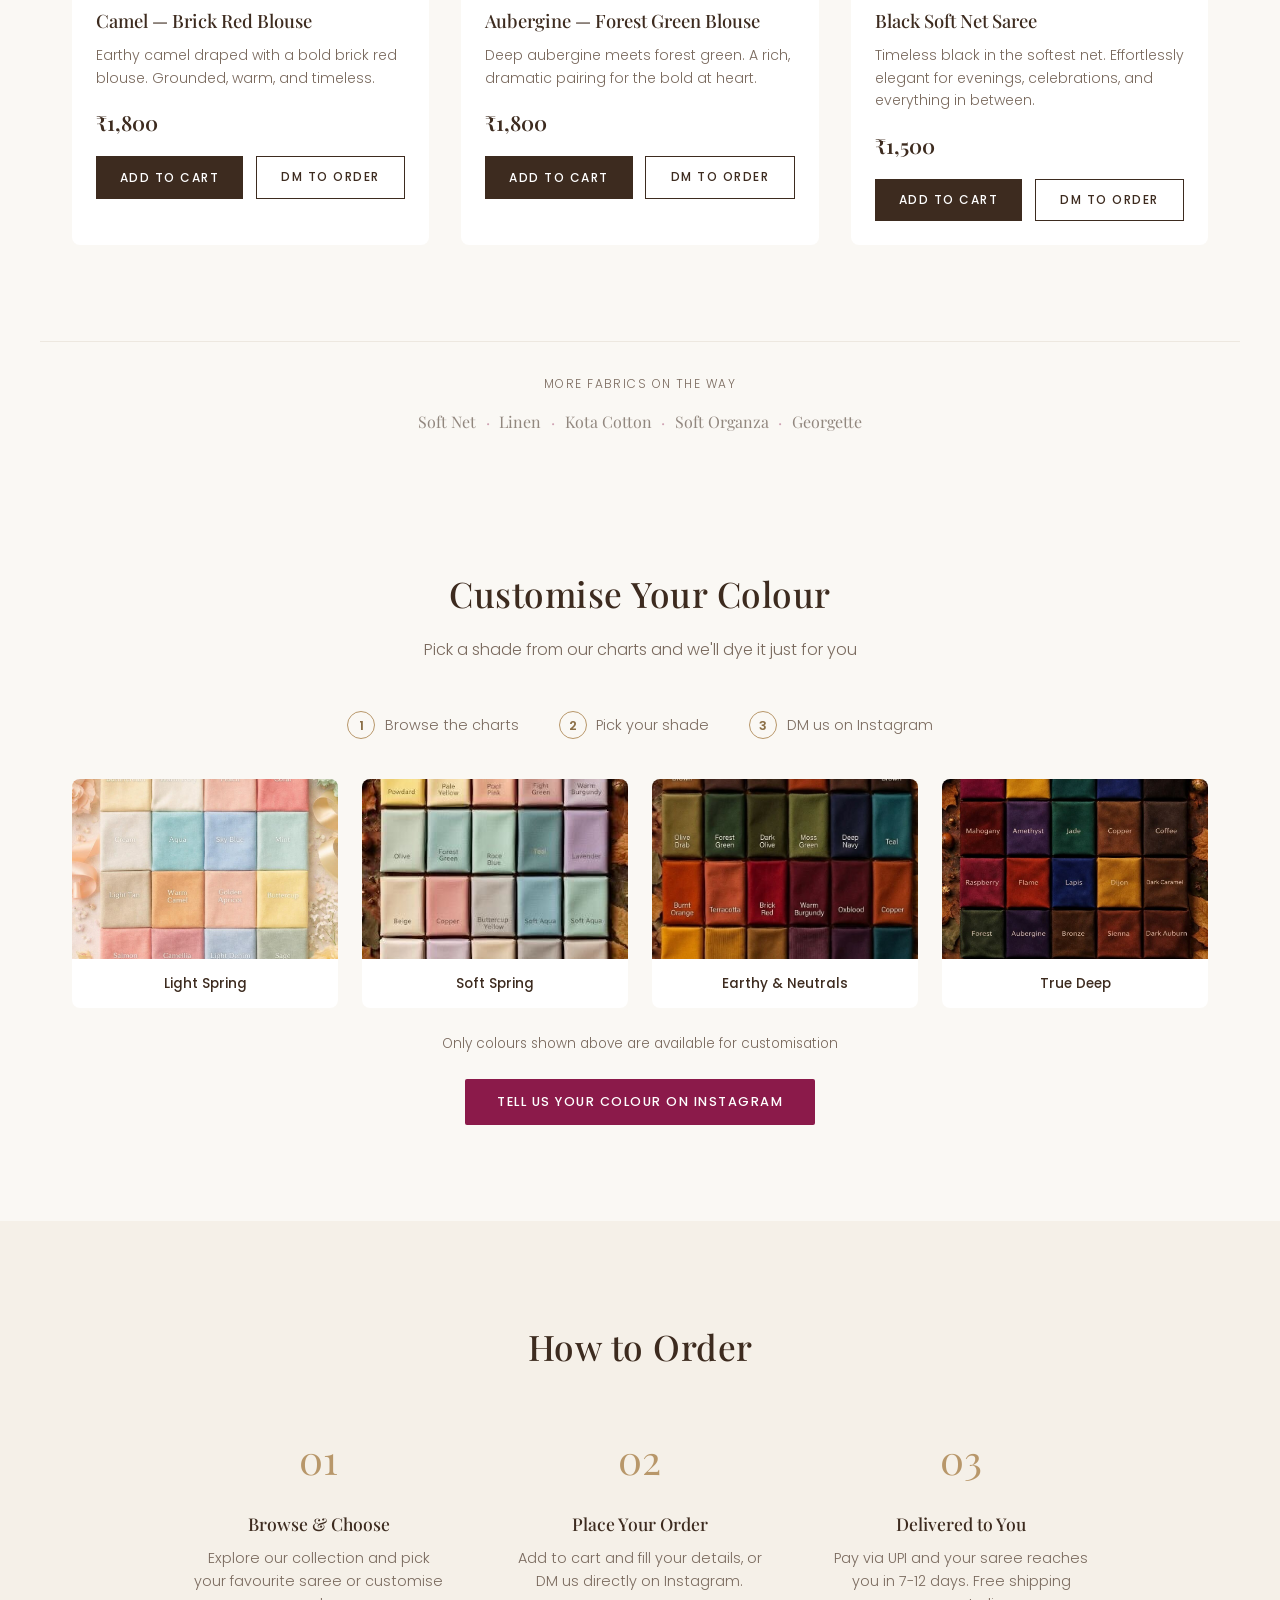
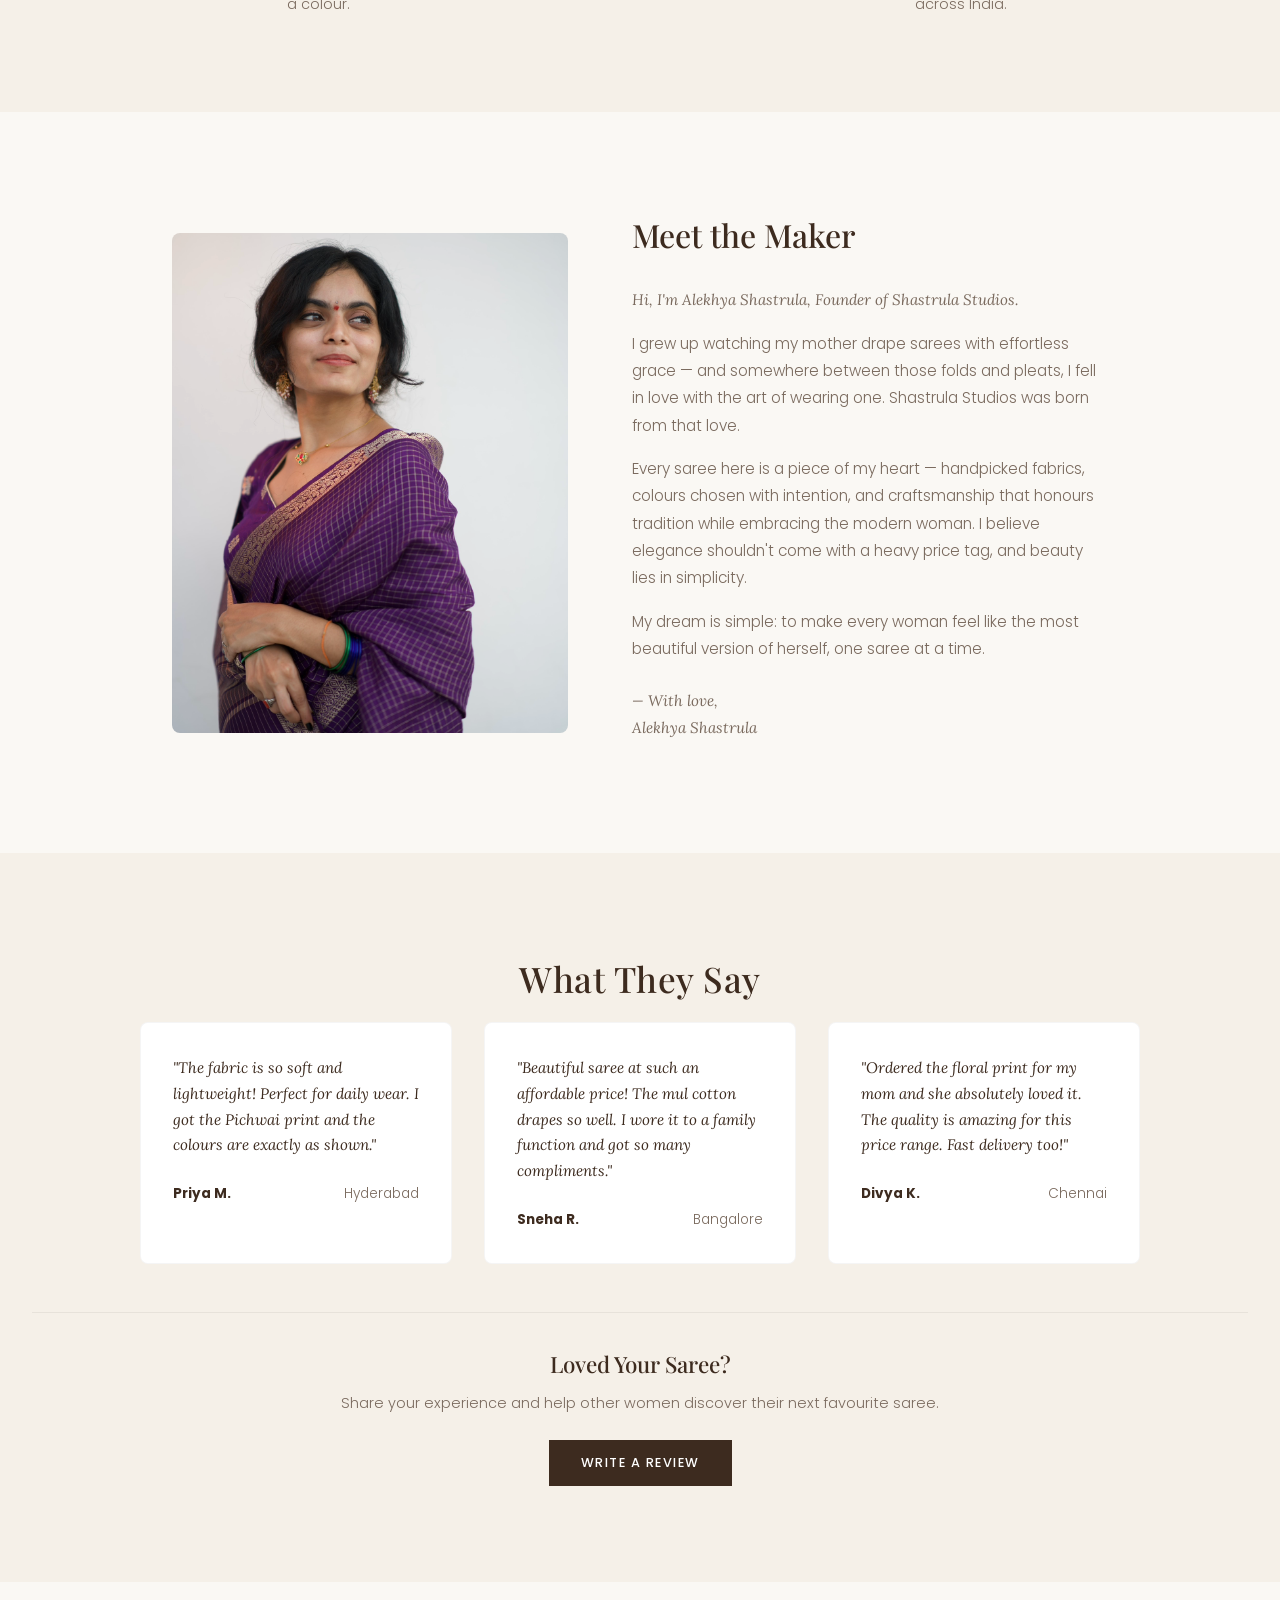
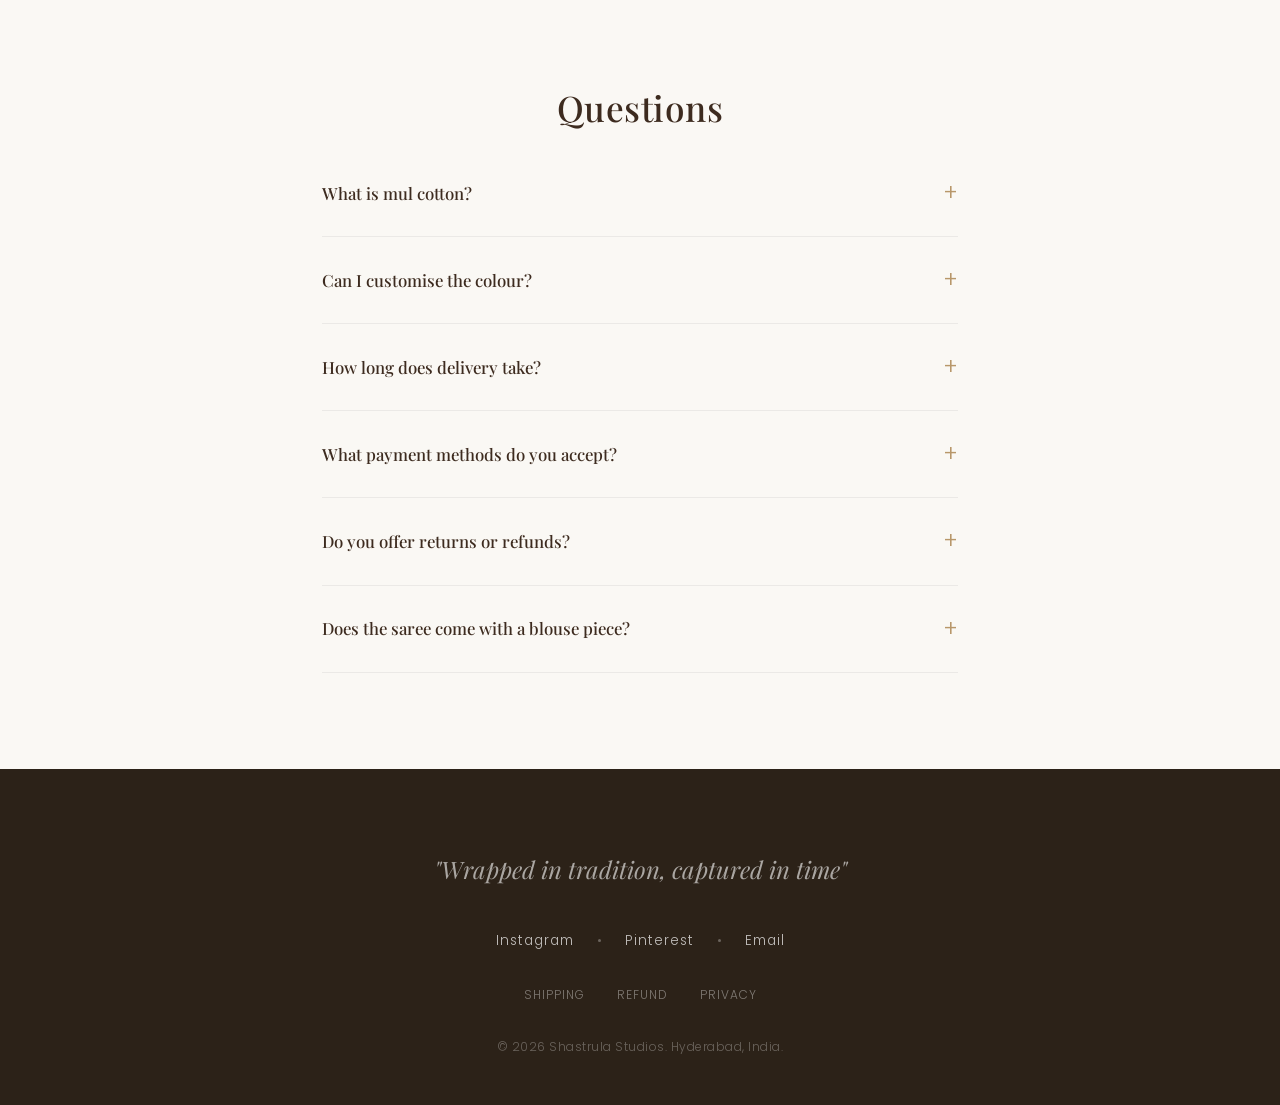
==== commit 880bd6e4: "Add coming soon fabrics teaser — soft net, linen, kota cotton, organza, georgette Co-Authored-By: Cl" ====
--- a/index.html
+++ b/index.html
@@ -249,6 +249,22 @@
                 </div>
             </div>
 
+        </div>
+    </section>
+
+    <!-- Coming Soon Fabrics -->
+    <section class="section coming-soon-section">
+        <p class="coming-soon-label">More fabrics on the way</p>
+        <div class="coming-soon-fabrics">
+            <span>Soft Net</span>
+            <span class="cs-dot">·</span>
+            <span>Linen</span>
+            <span class="cs-dot">·</span>
+            <span>Kota Cotton</span>
+            <span class="cs-dot">·</span>
+            <span>Soft Organza</span>
+            <span class="cs-dot">·</span>
+            <span>Georgette</span>
         </div>
     </section>
 
--- a/styles.css
+++ b/styles.css
@@ -617,6 +617,39 @@
     font-style: italic;
     color: var(--white);
     letter-spacing: 1px;
+}
+
+/* ===== Coming Soon Fabrics ===== */
+.coming-soon-section {
+    padding: 2rem 1.5rem;
+    text-align: center;
+    border-top: 1px solid #ede8e0;
+}
+
+.coming-soon-label {
+    font-family: var(--font-body);
+    font-size: 0.75rem;
+    letter-spacing: 0.12em;
+    text-transform: uppercase;
+    color: var(--text-light);
+    margin-bottom: 0.85rem;
+}
+
+.coming-soon-fabrics {
+    display: flex;
+    flex-wrap: wrap;
+    justify-content: center;
+    align-items: center;
+    gap: 0.4rem 0.6rem;
+    font-family: var(--font-heading);
+    font-size: 1rem;
+    color: var(--text-dark);
+    opacity: 0.55;
+}
+
+.cs-dot {
+    color: var(--accent);
+    opacity: 0.7;
 }
 
 /* ===== Colour Customisation ===== */
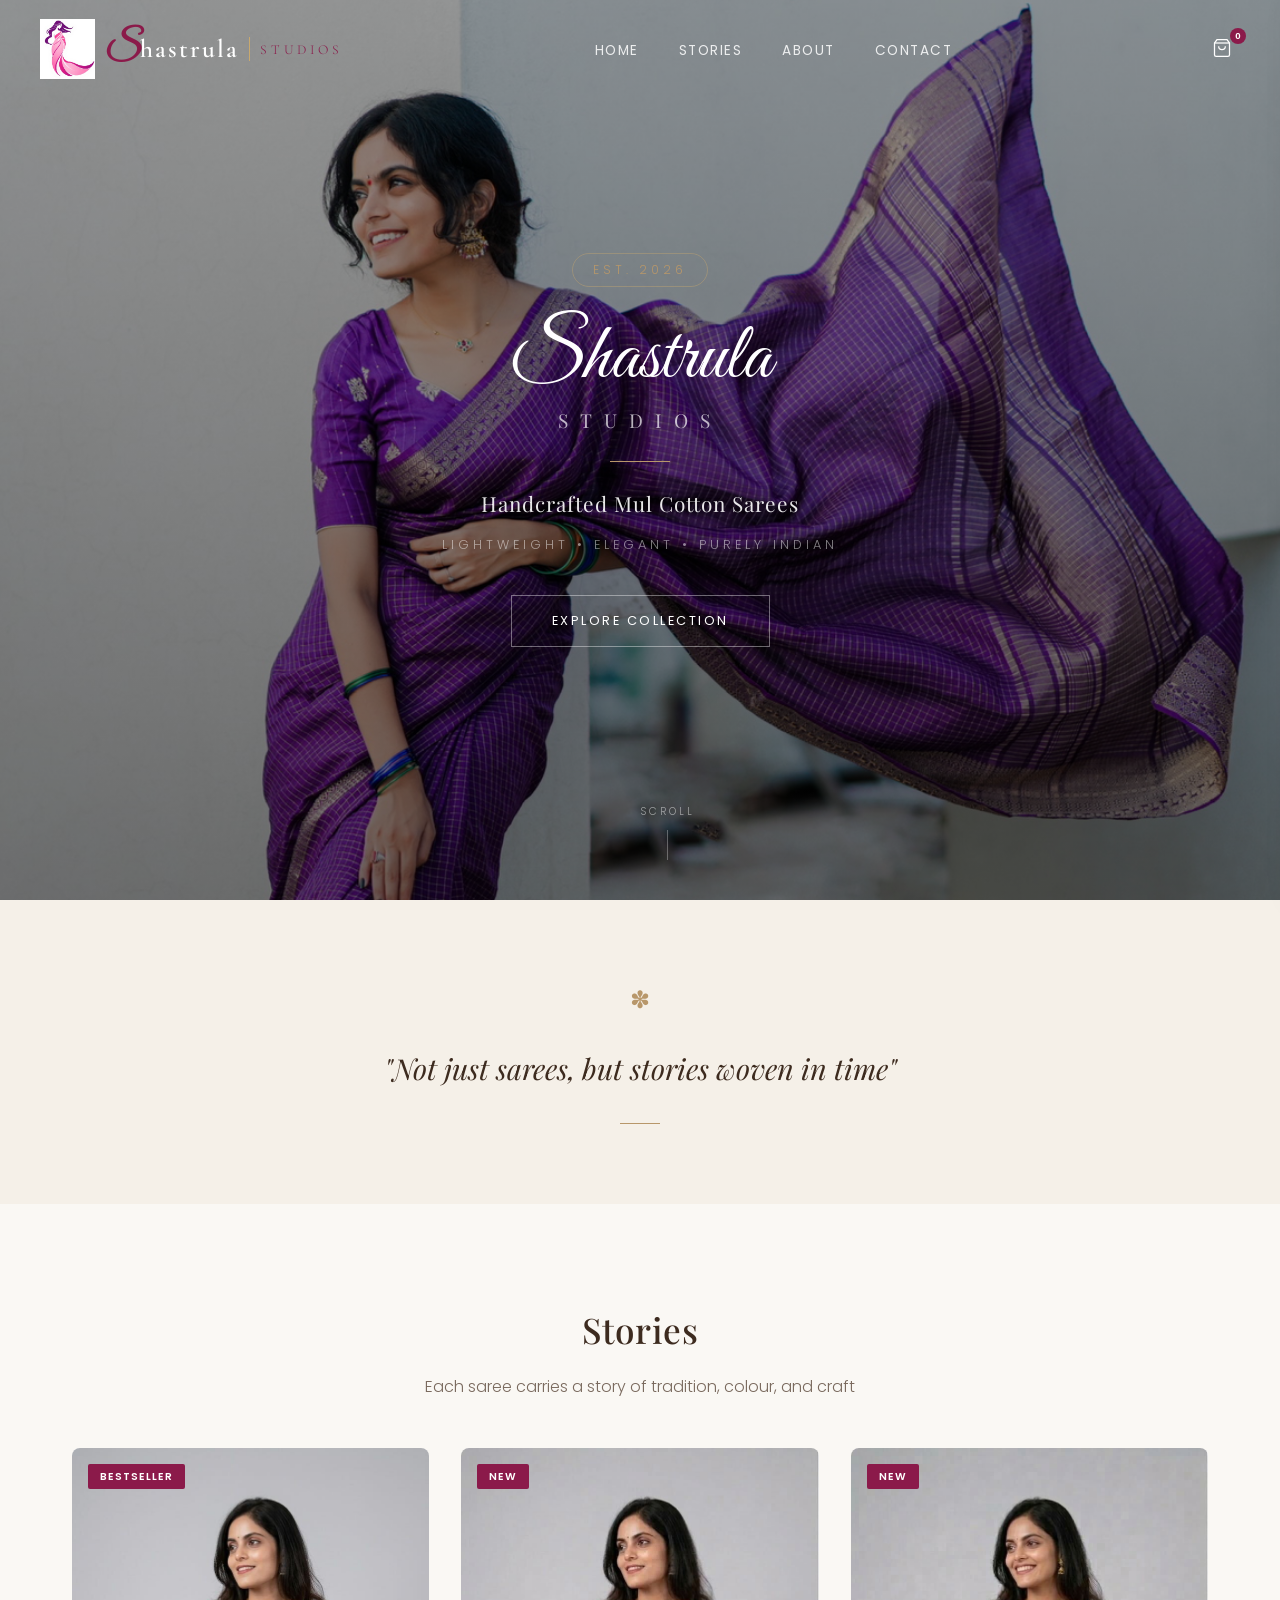
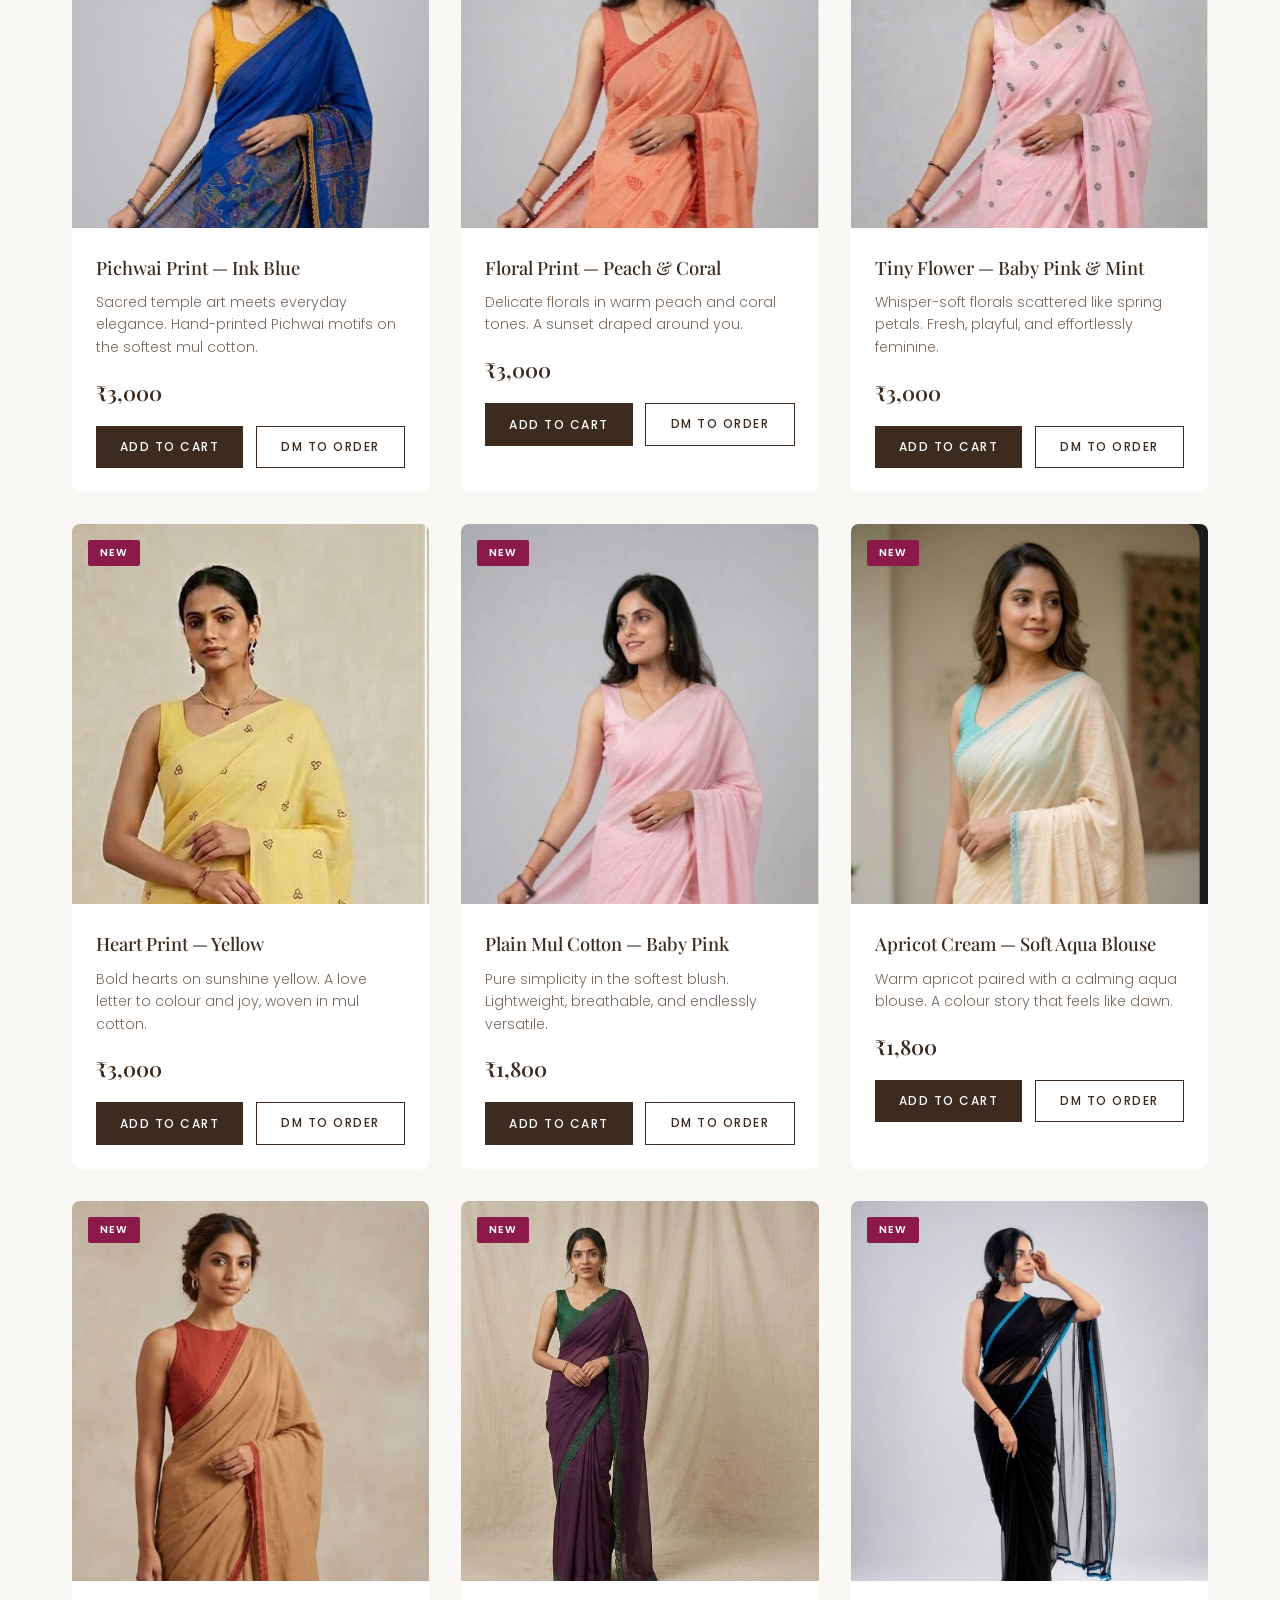
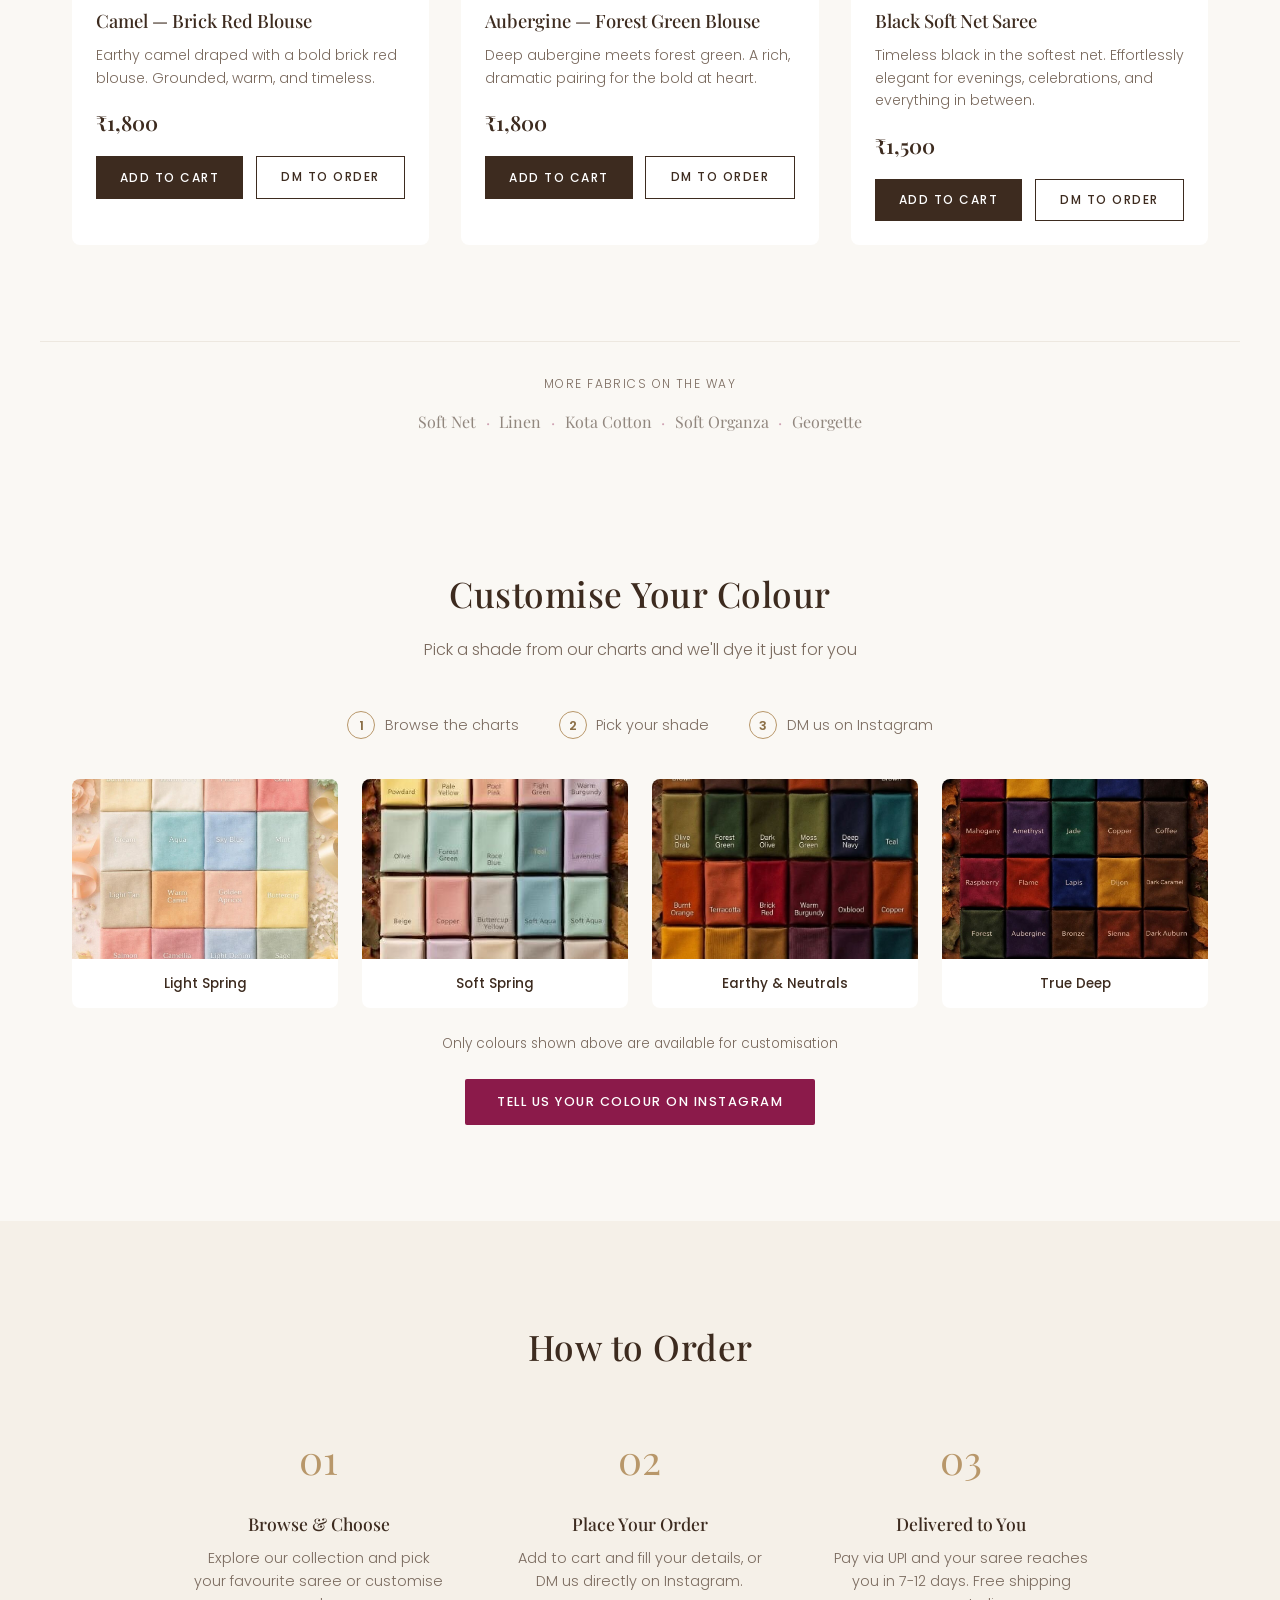
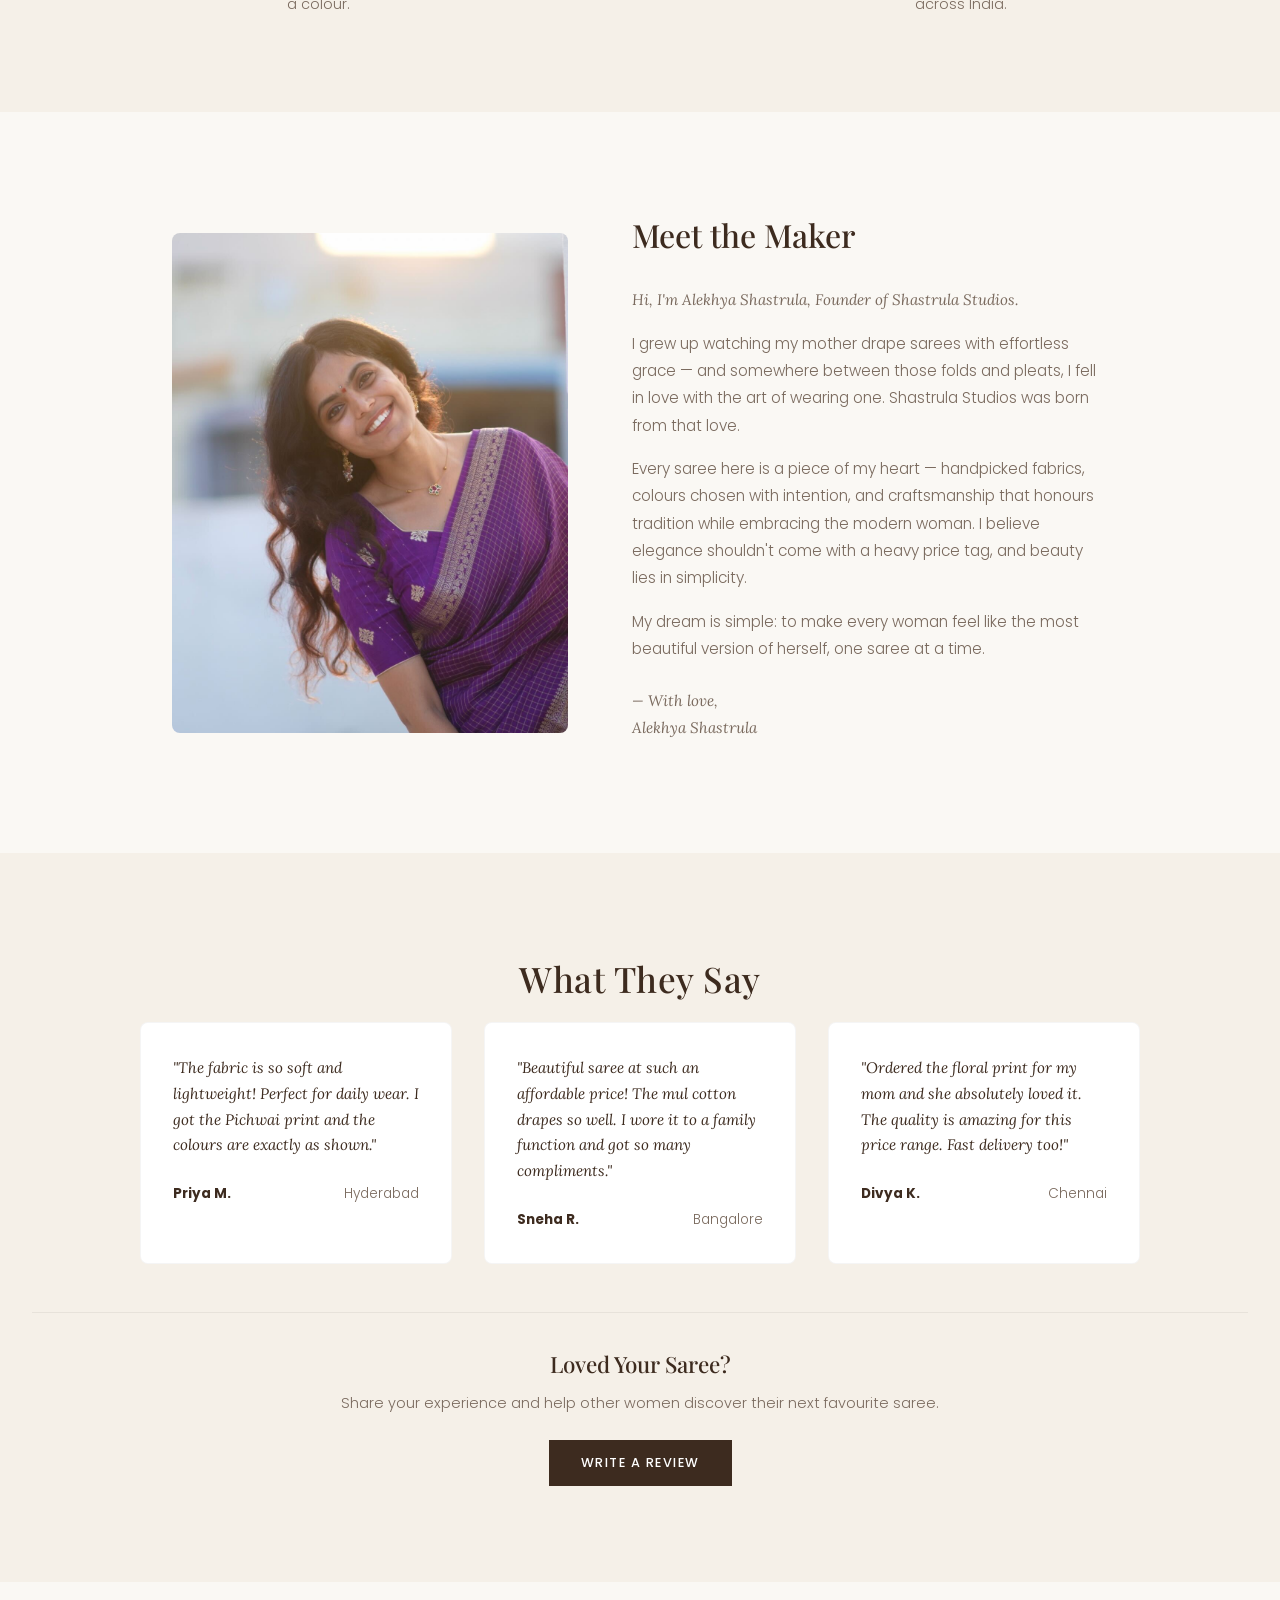
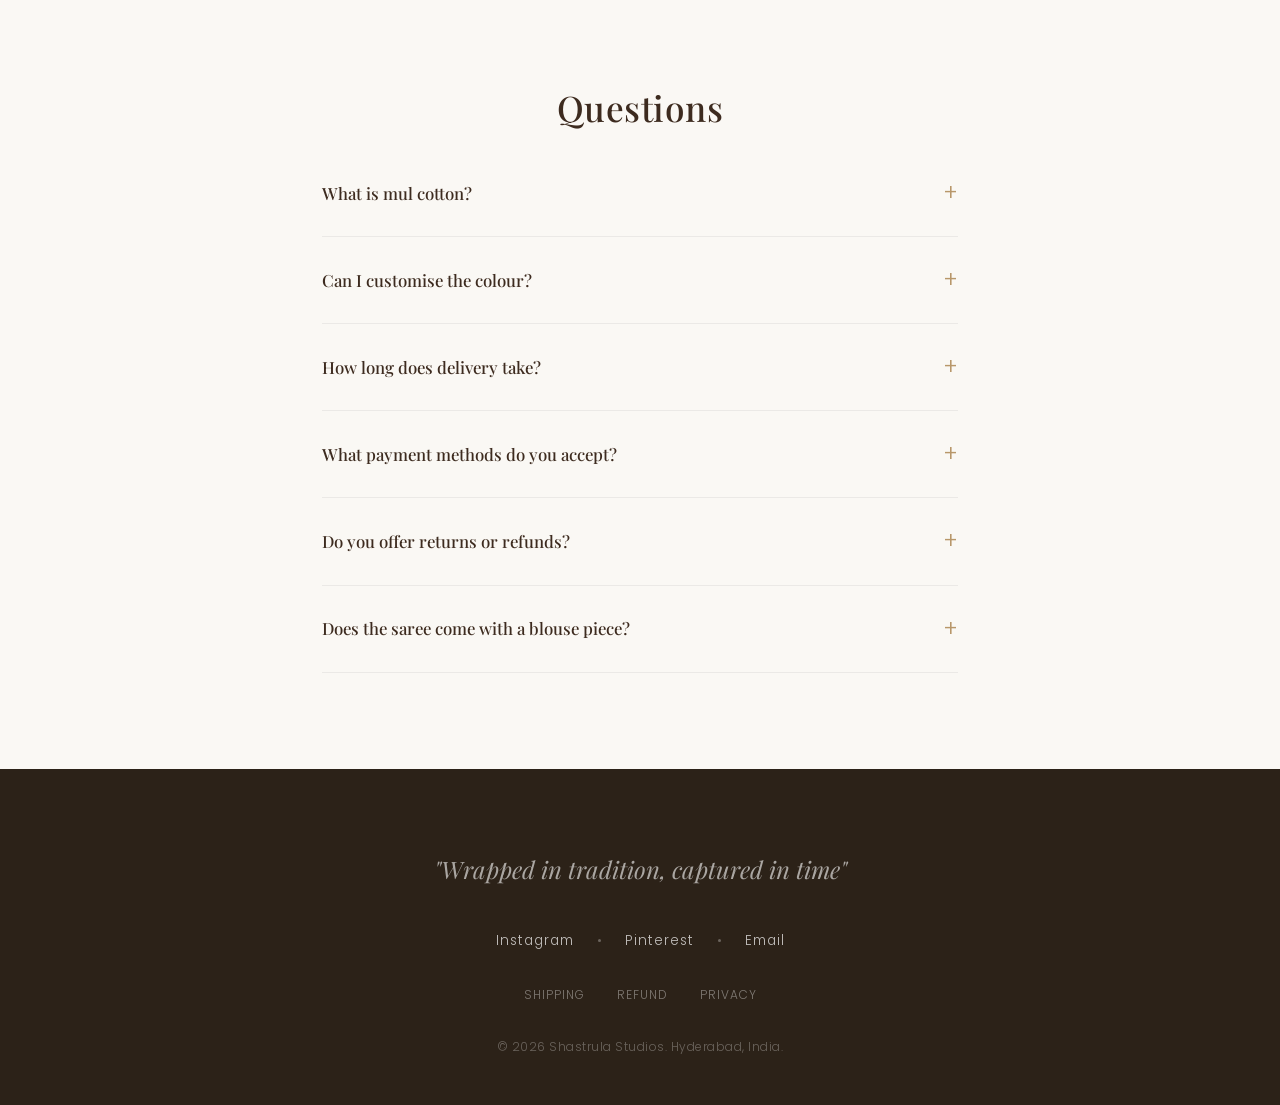
==== commit 3a0fff3f: "Replace about photo with new IMG_4140 Co-Authored-By: Claude Sonnet 4.6 <noreply@anthropic.com>" ====
--- a/index.html
+++ b/index.html
@@ -325,7 +325,7 @@
     <section id="about" class="section about-section">
         <div class="about-grid">
             <div class="about-image">
-                <img src="images/IMG_3943.png" alt="Alekhya Shastrula">
+                <img src="images/alekhya-about.jpg" alt="Alekhya Shastrula">
             </div>
             <div class="about-text">
                 <h2>Meet the Maker</h2>
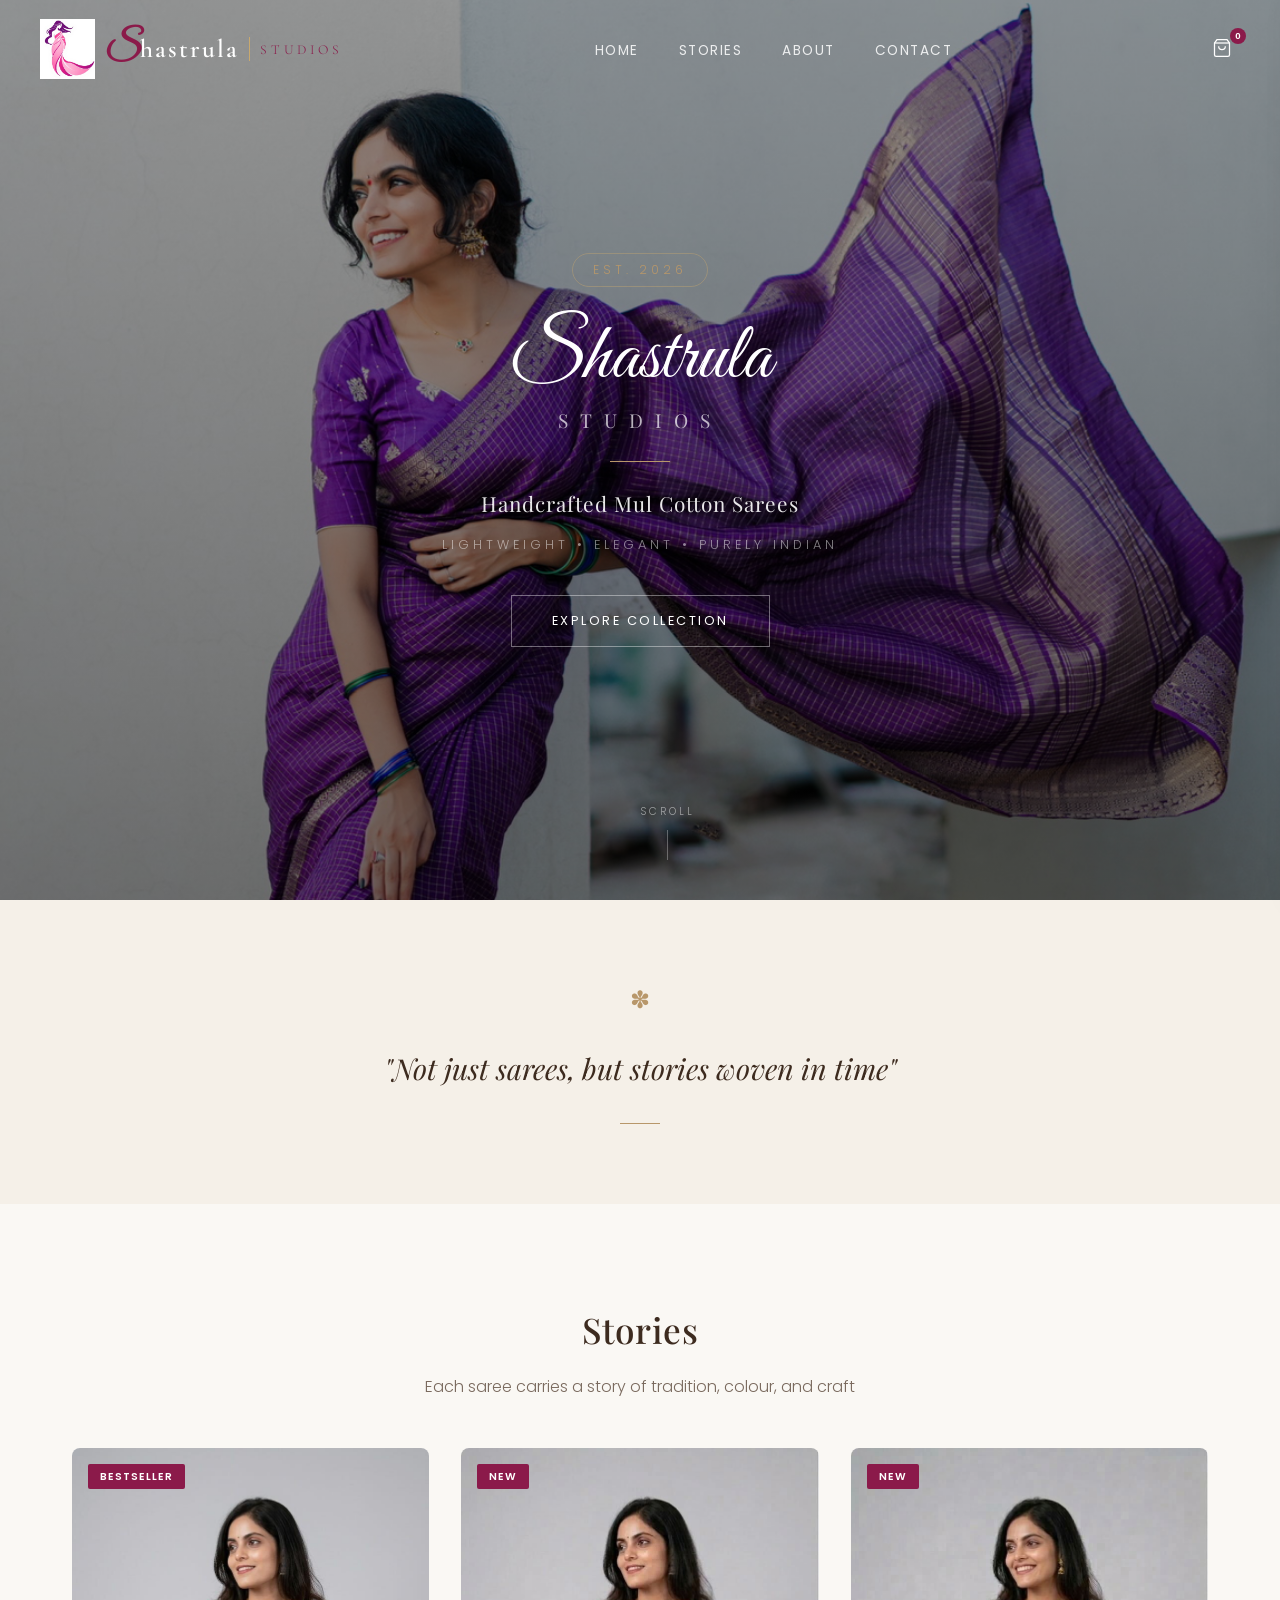
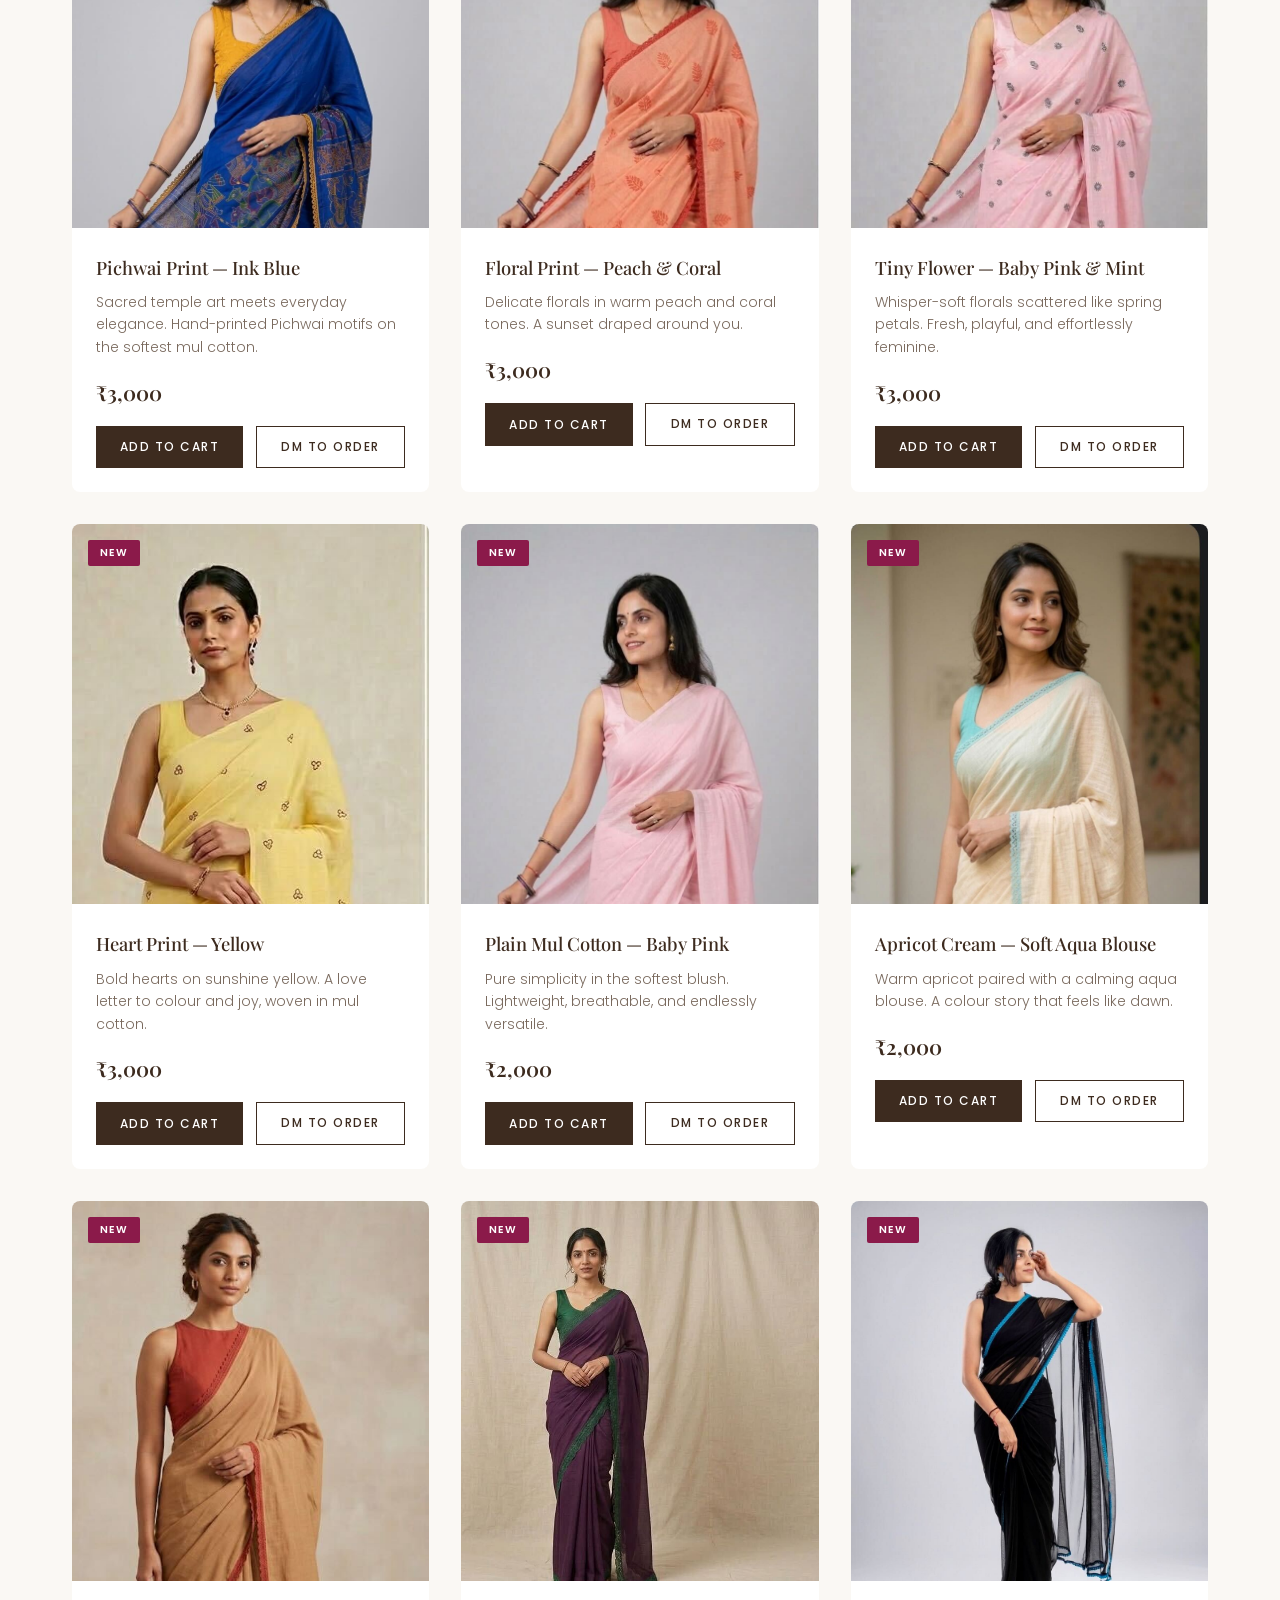
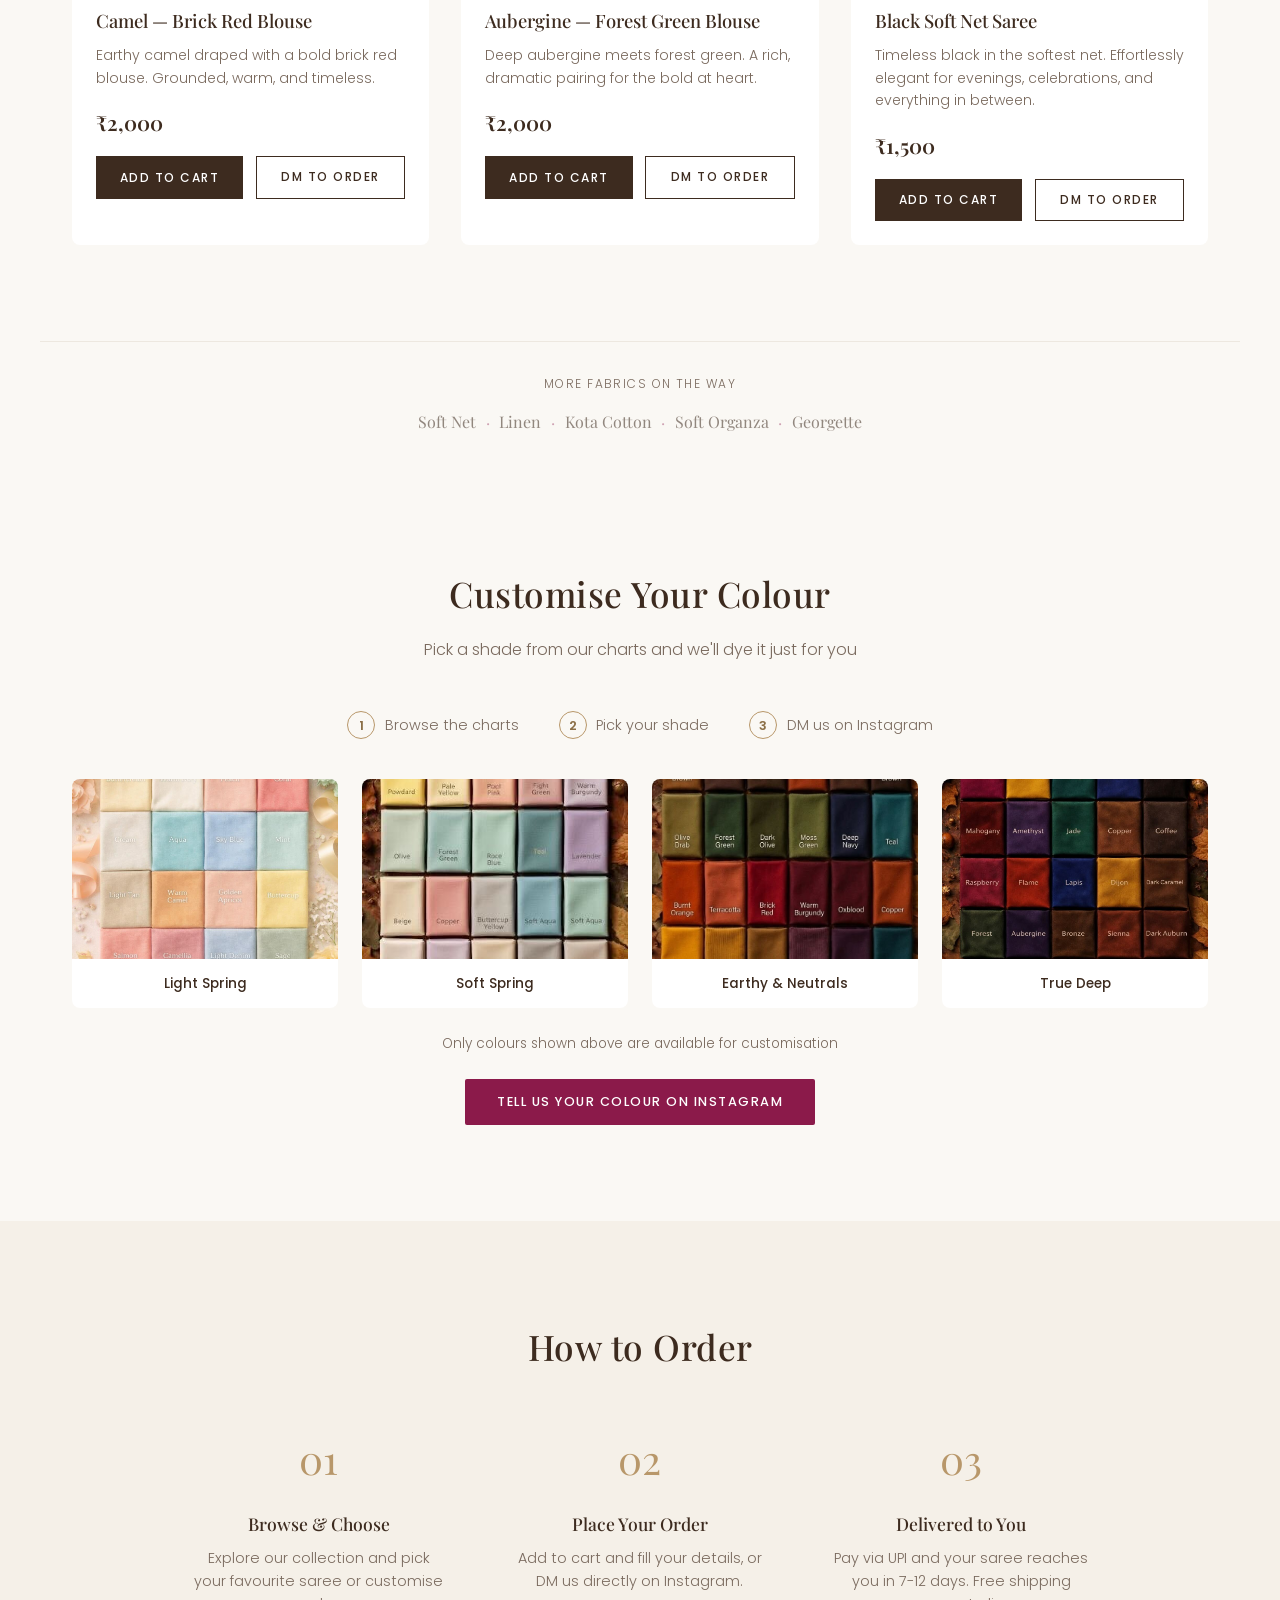
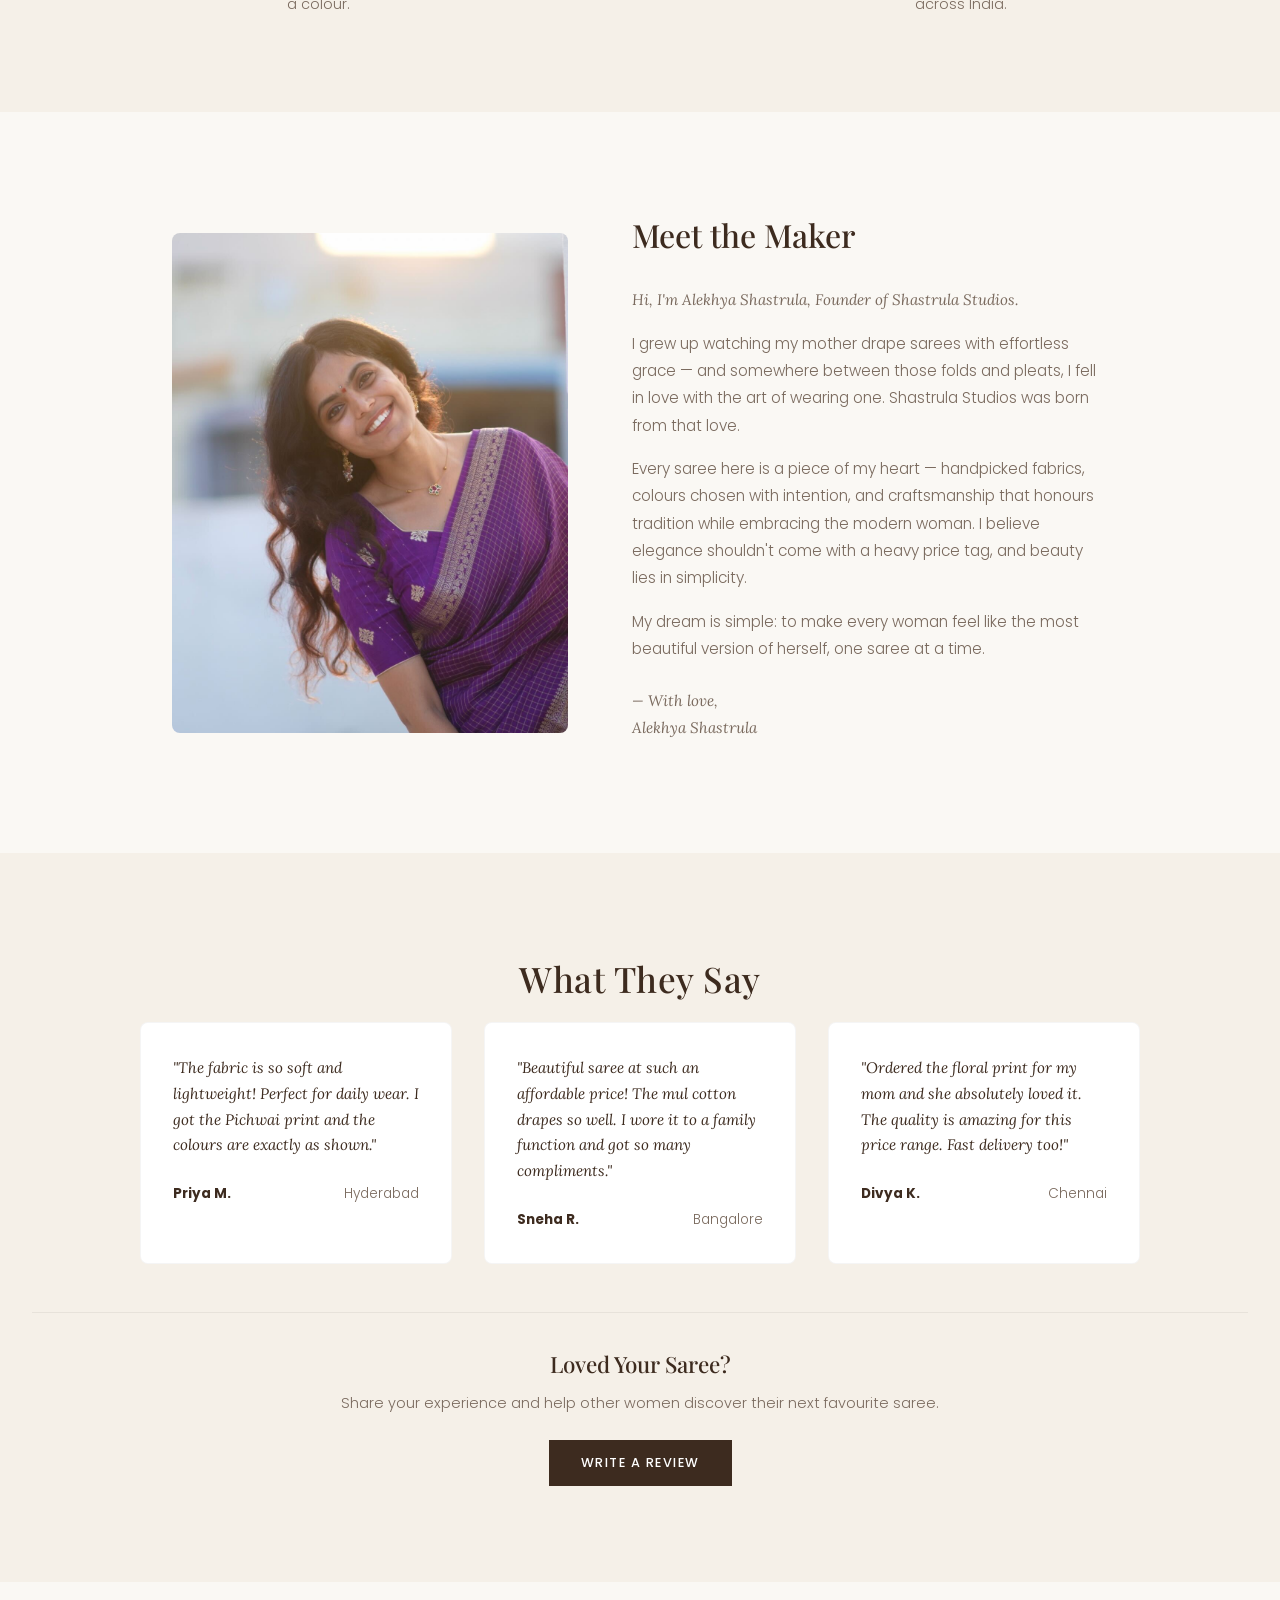
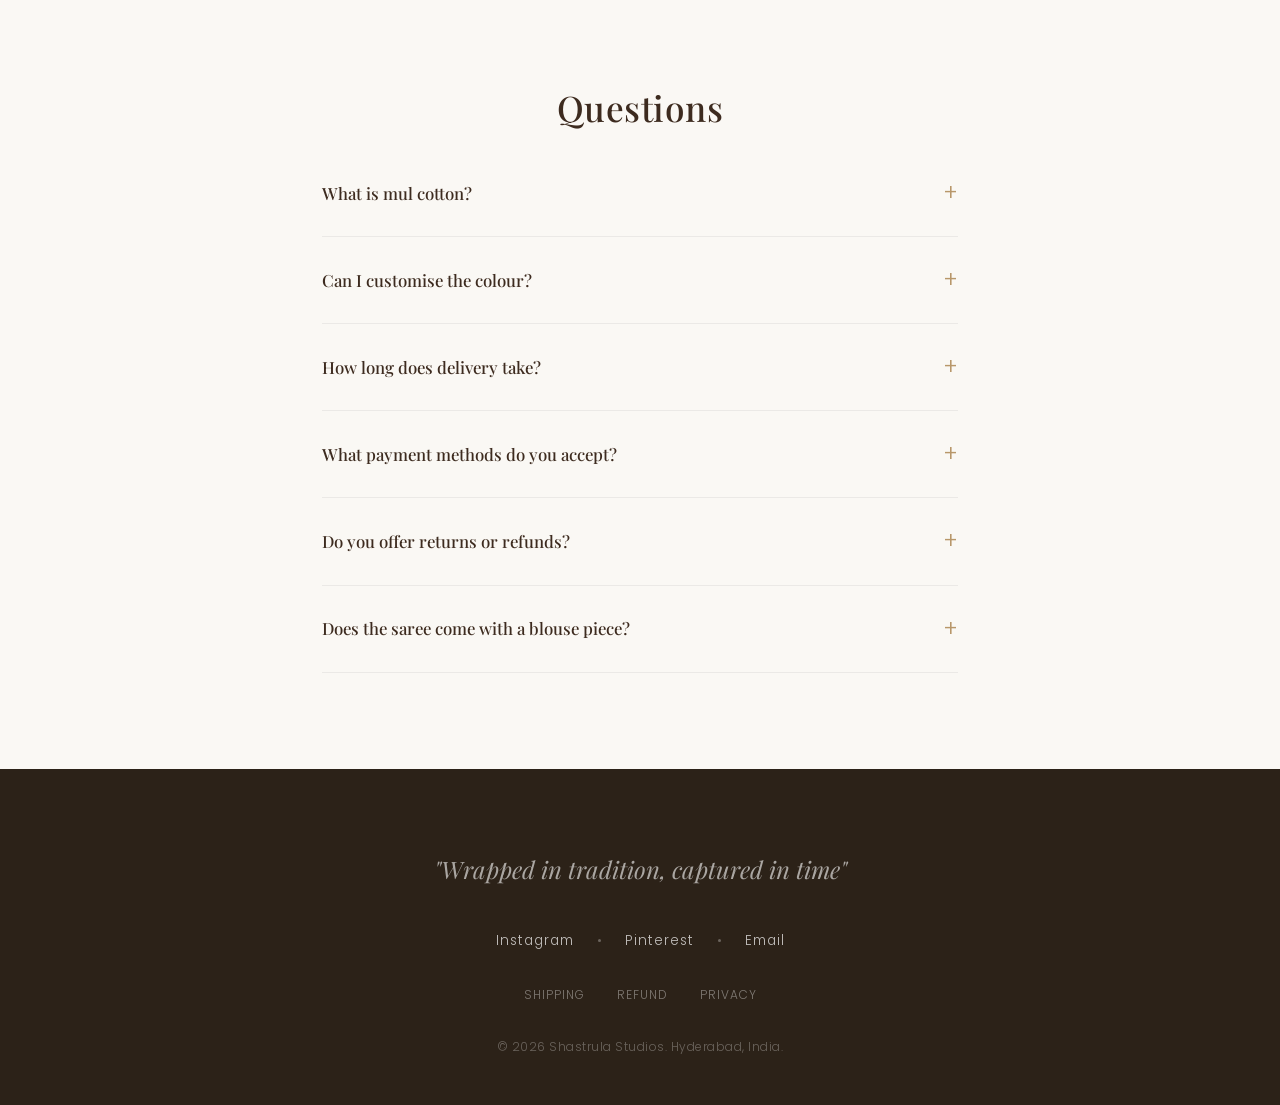
==== commit 51fb17a3: "Update plain saree prices from ₹1,800 to ₹2,000 Co-Authored-By: Claude Opus 4.6 (1M context) <norepl" ====
--- a/index.html
+++ b/index.html
@@ -10,7 +10,7 @@
     <!-- Open Graph / WhatsApp & Facebook Preview -->
     <meta property="og:type" content="website">
     <meta property="og:title" content="Alekhya Shastrula — Handcrafted Mul Cotton Sarees">
-    <meta property="og:description" content="A visual diary of tradition, sarees, and timeless stories. Handcrafted mul cotton sarees starting at Rs.1,800.">
+    <meta property="og:description" content="A visual diary of tradition, sarees, and timeless stories. Handcrafted mul cotton sarees starting at Rs.1,500.">
     <meta property="og:image" content="https://alekhyashastrula.github.io/fashion-blog/images/pichwai-ink-blue-1.jpg">
     <meta property="og:url" content="https://alekhyashastrula.github.io/fashion-blog/">
     <meta property="og:site_name" content="Shastrula Studios">
@@ -177,10 +177,10 @@
                 <div class="story-info">
                     <h3>Plain Mul Cotton — Baby Pink</h3>
                     <p>Pure simplicity in the softest blush. Lightweight, breathable, and endlessly versatile.</p>
-                    <div class="story-price">&#8377;1,800</div>
+                    <div class="story-price">&#8377;2,000</div>
                     <div class="story-actions">
-                        <button class="btn-add" onclick="event.stopPropagation(); addToCart(5, 'Plain Mul Cotton — Baby Pink', 1800)">Add to Cart</button>
-                        <a href="https://ig.me/m/shastrula_studios" target="_blank" class="btn-dm" onclick="event.stopPropagation(); sendInstaDM('Plain Mul Cotton — Baby Pink', 1800)">DM to Order</a>
+                        <button class="btn-add" onclick="event.stopPropagation(); addToCart(5, 'Plain Mul Cotton — Baby Pink', 2000)">Add to Cart</button>
+                        <a href="https://ig.me/m/shastrula_studios" target="_blank" class="btn-dm" onclick="event.stopPropagation(); sendInstaDM('Plain Mul Cotton — Baby Pink', 2000)">DM to Order</a>
                     </div>
                 </div>
             </div>
@@ -193,10 +193,10 @@
                 <div class="story-info">
                     <h3>Apricot Cream — Soft Aqua Blouse</h3>
                     <p>Warm apricot paired with a calming aqua blouse. A colour story that feels like dawn.</p>
-                    <div class="story-price">&#8377;1,800</div>
+                    <div class="story-price">&#8377;2,000</div>
                     <div class="story-actions">
-                        <button class="btn-add" onclick="event.stopPropagation(); addToCart(6, 'Plain Mul Cotton — Apricot Cream', 1800)">Add to Cart</button>
-                        <a href="https://ig.me/m/shastrula_studios" target="_blank" class="btn-dm" onclick="event.stopPropagation(); sendInstaDM('Plain Mul Cotton — Apricot Cream', 1800)">DM to Order</a>
+                        <button class="btn-add" onclick="event.stopPropagation(); addToCart(6, 'Plain Mul Cotton — Apricot Cream', 2000)">Add to Cart</button>
+                        <a href="https://ig.me/m/shastrula_studios" target="_blank" class="btn-dm" onclick="event.stopPropagation(); sendInstaDM('Plain Mul Cotton — Apricot Cream', 2000)">DM to Order</a>
                     </div>
                 </div>
             </div>
@@ -209,10 +209,10 @@
                 <div class="story-info">
                     <h3>Camel — Brick Red Blouse</h3>
                     <p>Earthy camel draped with a bold brick red blouse. Grounded, warm, and timeless.</p>
-                    <div class="story-price">&#8377;1,800</div>
+                    <div class="story-price">&#8377;2,000</div>
                     <div class="story-actions">
-                        <button class="btn-add" onclick="event.stopPropagation(); addToCart(7, 'Plain Mul Cotton — Camel', 1800)">Add to Cart</button>
-                        <a href="https://ig.me/m/shastrula_studios" target="_blank" class="btn-dm" onclick="event.stopPropagation(); sendInstaDM('Plain Mul Cotton — Camel', 1800)">DM to Order</a>
+                        <button class="btn-add" onclick="event.stopPropagation(); addToCart(7, 'Plain Mul Cotton — Camel', 2000)">Add to Cart</button>
+                        <a href="https://ig.me/m/shastrula_studios" target="_blank" class="btn-dm" onclick="event.stopPropagation(); sendInstaDM('Plain Mul Cotton — Camel', 2000)">DM to Order</a>
                     </div>
                 </div>
             </div>
@@ -225,9 +225,9 @@
                 <div class="story-info">
                     <h3>Aubergine — Forest Green Blouse</h3>
                     <p>Deep aubergine meets forest green. A rich, dramatic pairing for the bold at heart.</p>
-                    <div class="story-price">&#8377;1,800</div>
+                    <div class="story-price">&#8377;2,000</div>
                     <div class="story-actions">
-                        <button class="btn-add" onclick="event.stopPropagation(); addToCart(8, 'Plain Mul Cotton — Aubergine', 1800)">Add to Cart</button>
+                        <button class="btn-add" onclick="event.stopPropagation(); addToCart(8, 'Plain Mul Cotton — Aubergine', 2000)">Add to Cart</button>
                         <a href="https://ig.me/m/shastrula_studios" target="_blank" class="btn-dm" onclick="event.stopPropagation();">DM to Order</a>
                     </div>
                 </div>
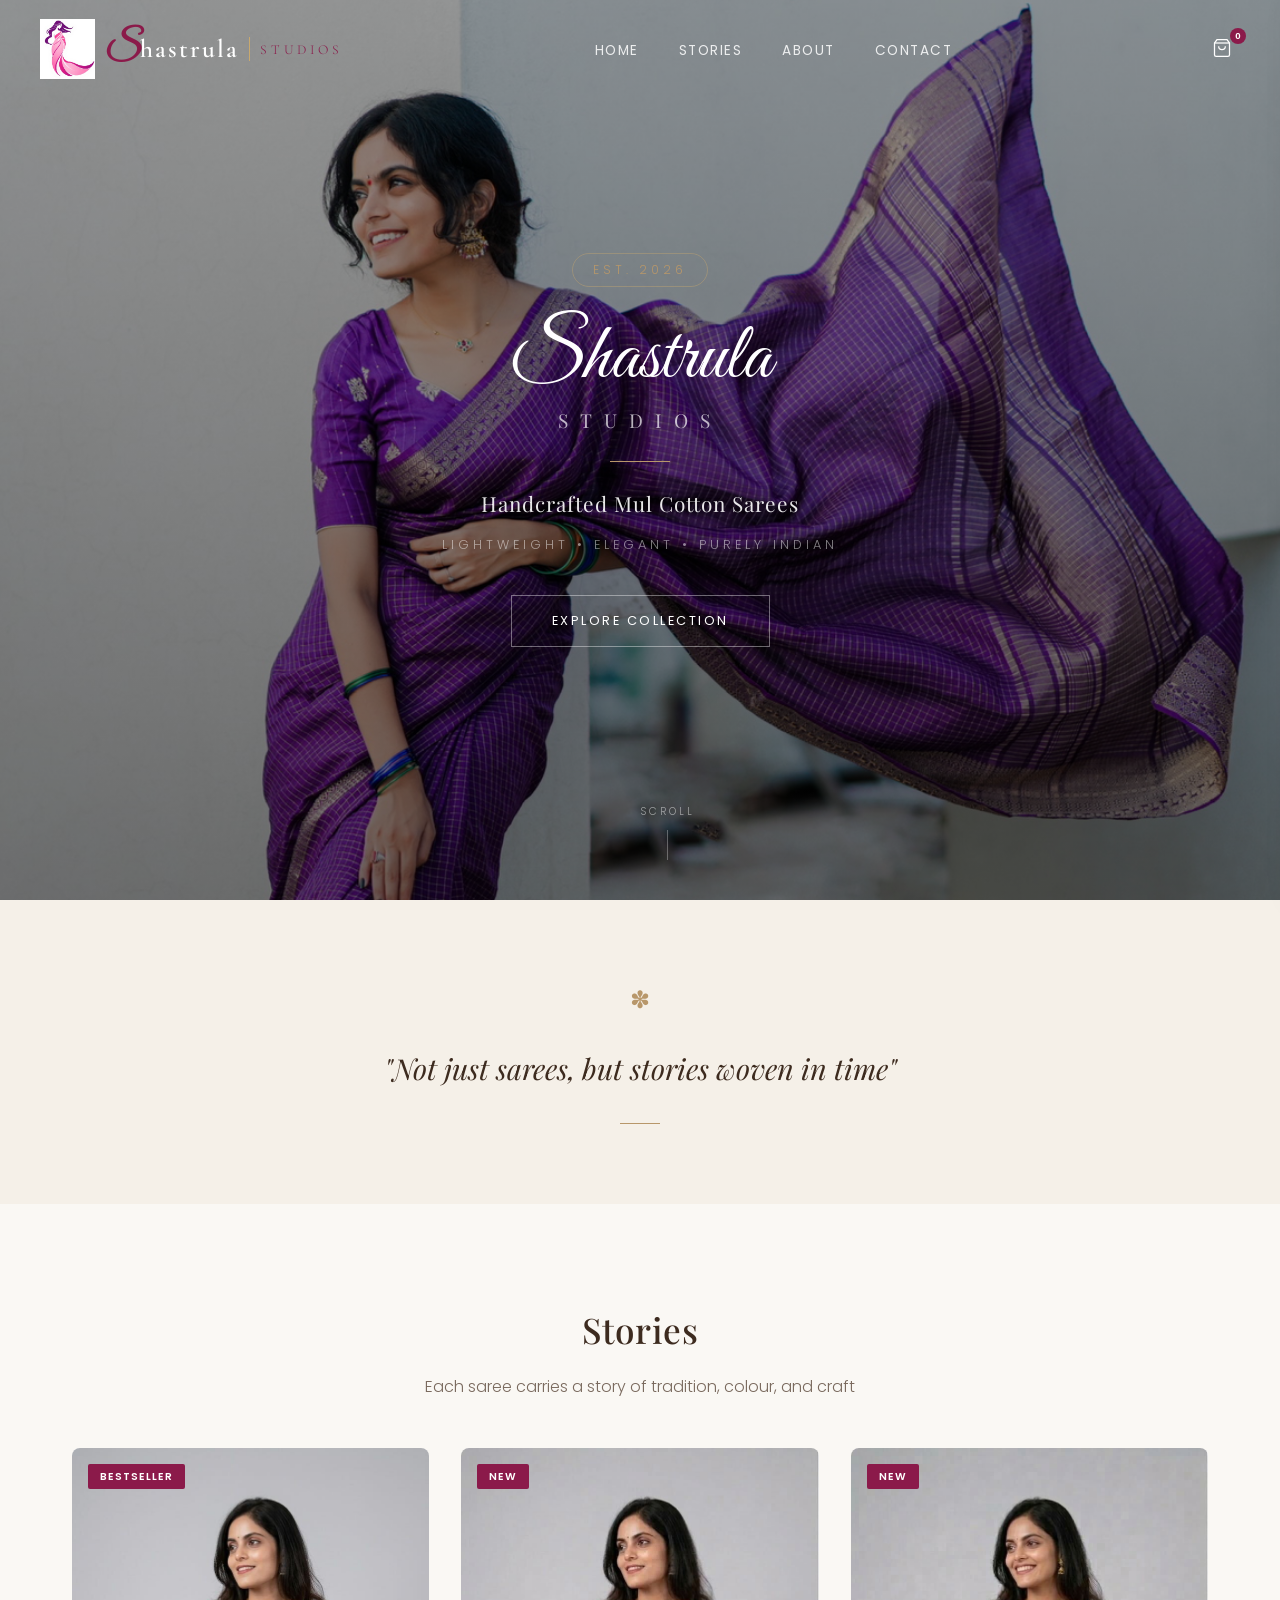
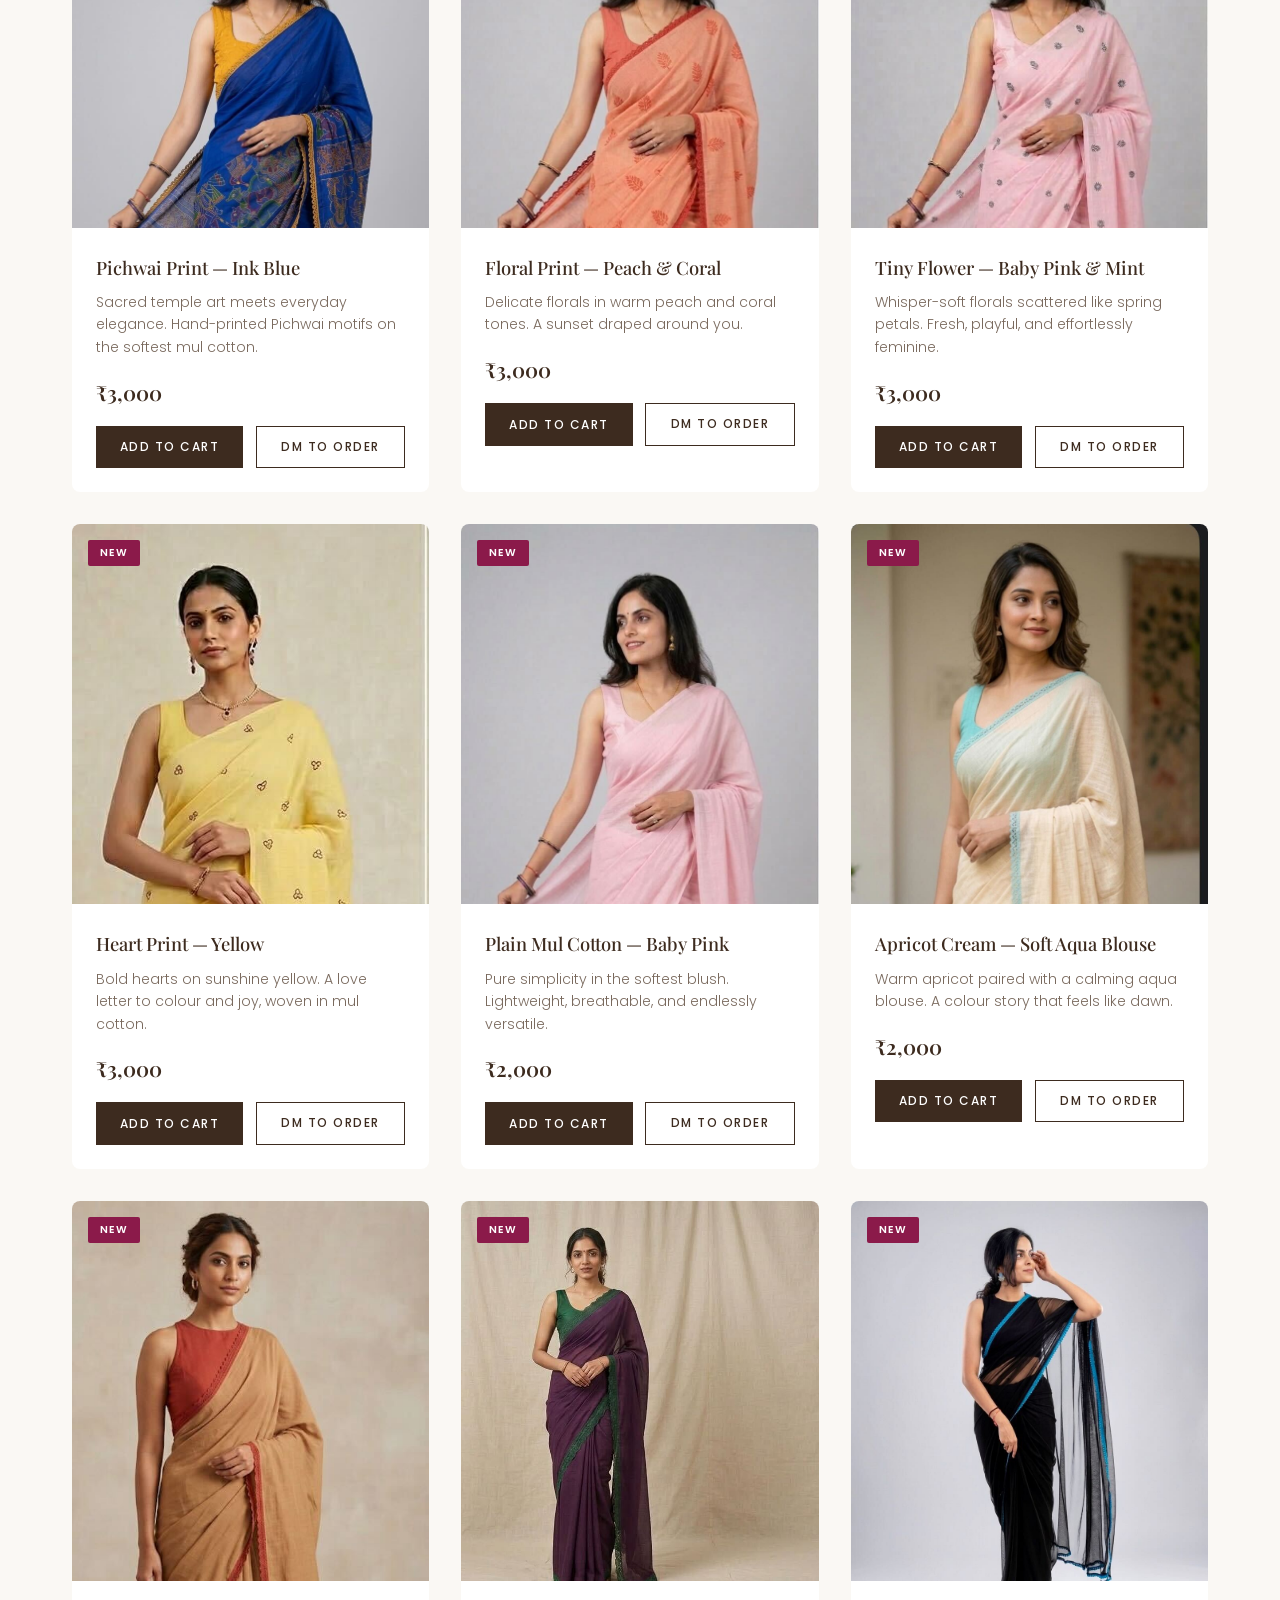
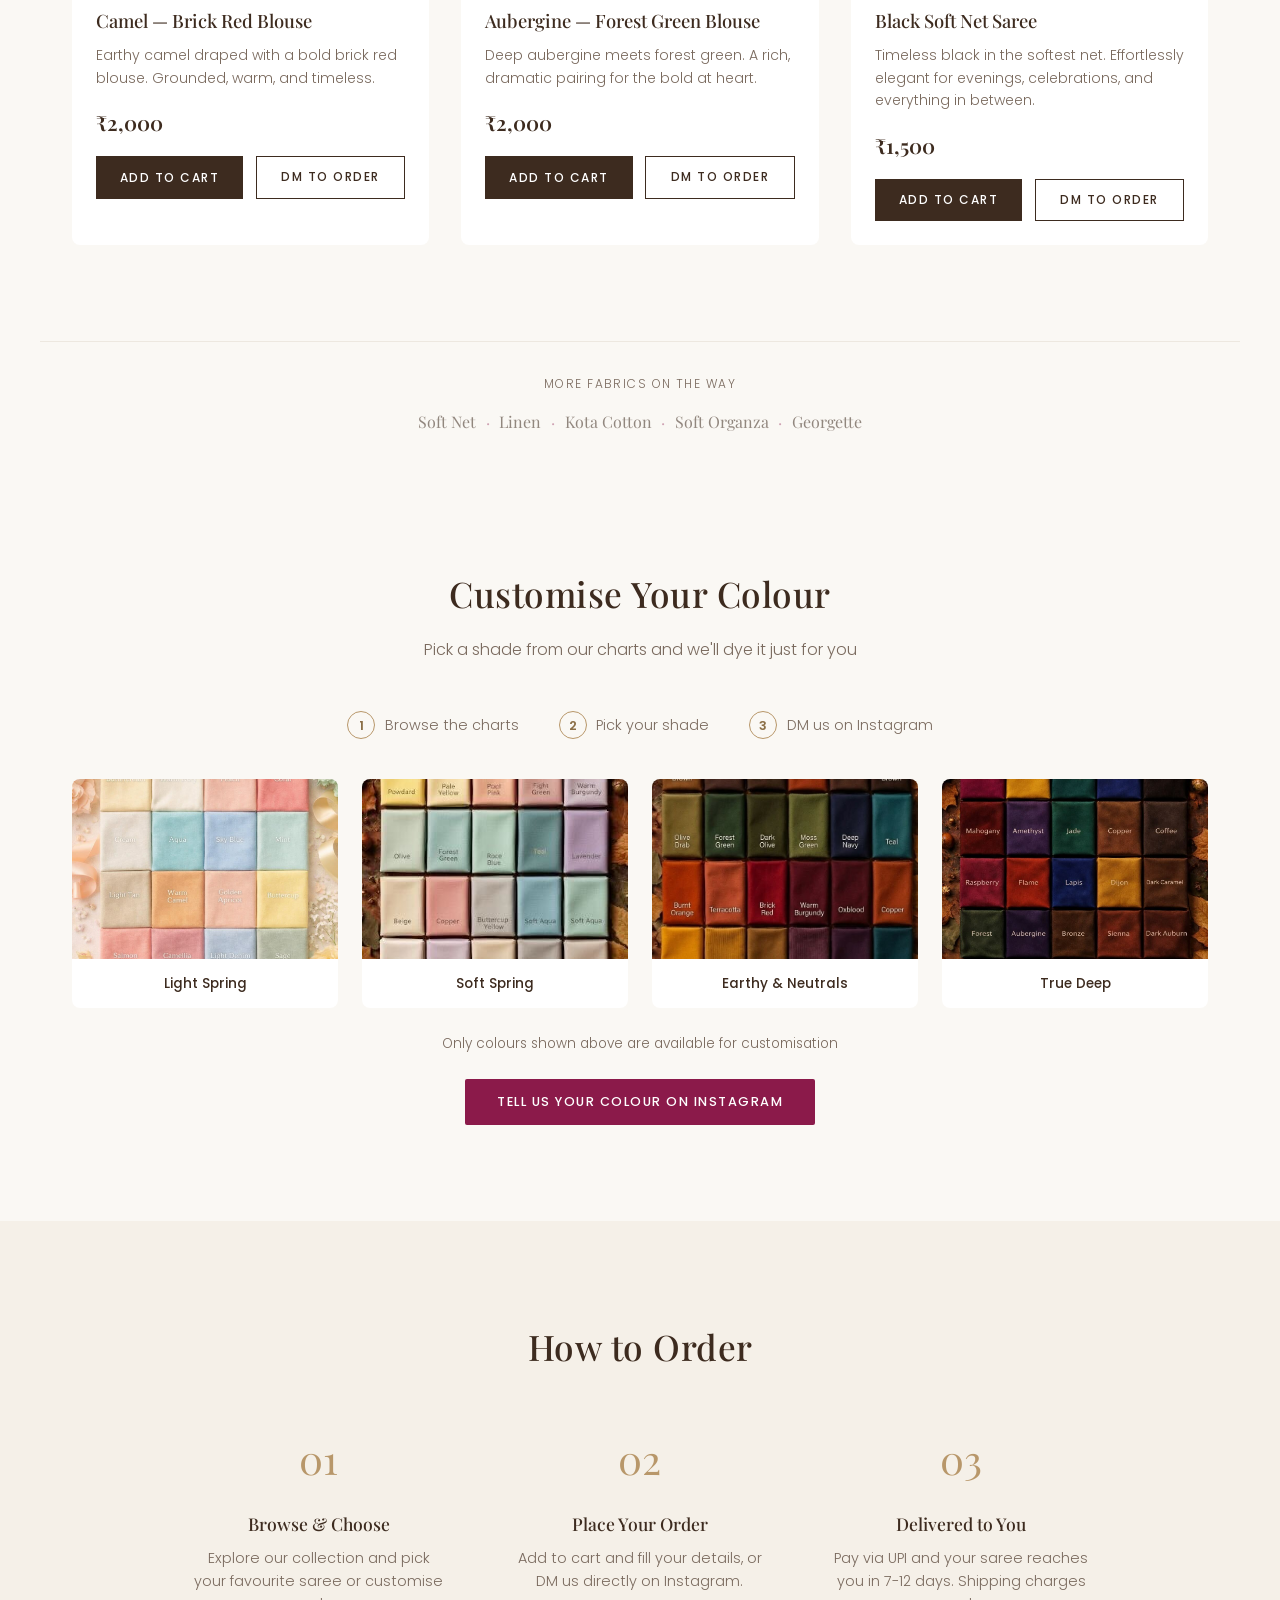
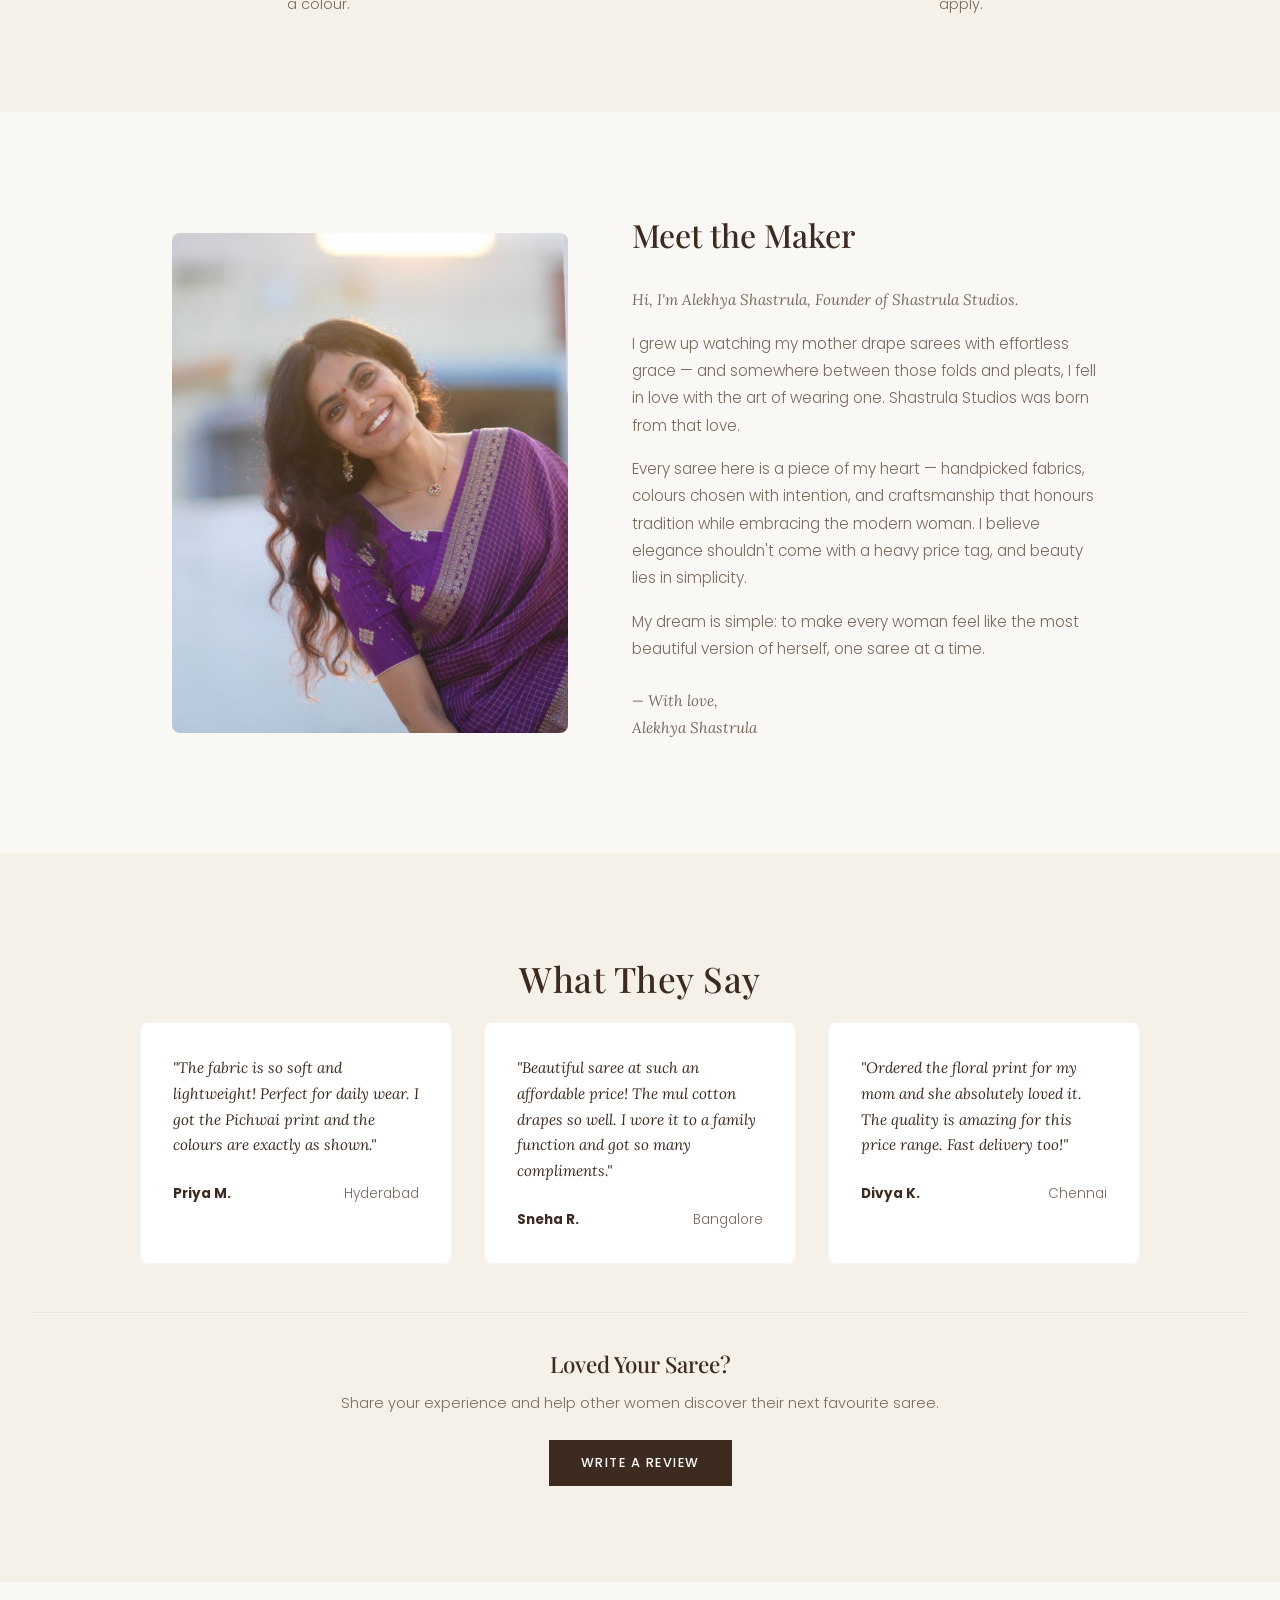
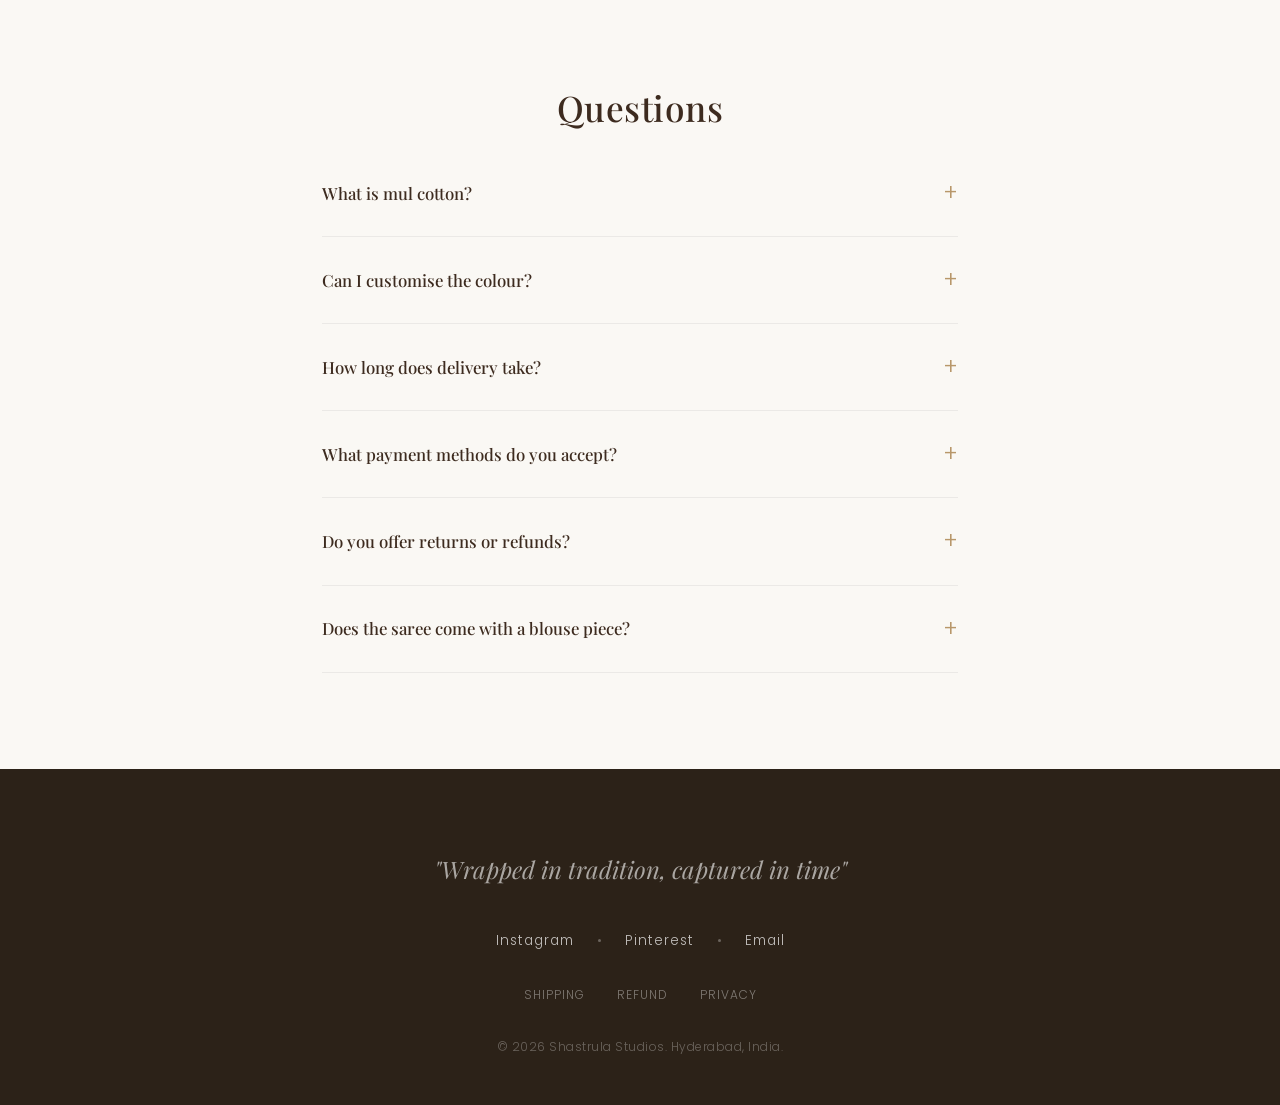
==== commit 274a9411: "Update shipping policy — charges apply on all orders, no more free shipping Co-Authored-By: Claude O" ====
--- a/index.html
+++ b/index.html
@@ -316,7 +316,7 @@
             <div class="order-step">
                 <div class="order-num">03</div>
                 <h3>Delivered to You</h3>
-                <p>Pay via UPI and your saree reaches you in 7-12 days. Free shipping across India.</p>
+                <p>Pay via UPI and your saree reaches you in 7-12 days. Shipping charges apply.</p>
             </div>
         </div>
     </section>
@@ -459,7 +459,7 @@
                 <input type="tel" name="phone" placeholder="Phone Number" required>
                 <select name="country" required>
                     <option value="" disabled selected>Select Country</option>
-                    <option value="India">India (Free Shipping)</option>
+                    <option value="India">India (Shipping charges apply)</option>
                     <option value="US">United States (Shipping charges apply)</option>
                     <option value="UK">United Kingdom (Shipping charges apply)</option>
                     <option value="Other">Other Country (Shipping charges apply)</option>
@@ -672,7 +672,7 @@
             const name = form.name.value, email = form.email.value, phone = form.phone.value, country = form.country.value, address = form.address.value;
             const totalPrice = cart.reduce((sum, item) => sum + (item.price * item.qty), 0);
             const itemsList = cart.map(item => `${item.name} x${item.qty} = \u20B9${(item.price * item.qty).toLocaleString('en-IN')}`).join('\n');
-            const shippingNote = country === 'India' ? 'Free Shipping' : 'International — Shipping charges to be confirmed';
+            const shippingNote = 'Shipping charges to be confirmed';
 
             const orderText = `Hi! I'd like to place an order from Shastrula Studios.\n\nName: ${name}\nEmail: ${email}\nPhone: ${phone}\nCountry: ${country}\nAddress: ${address}\n\nOrder:\n${itemsList}\n\nTotal: \u20B9${totalPrice.toLocaleString('en-IN')}\nShipping: ${shippingNote}`;
 
